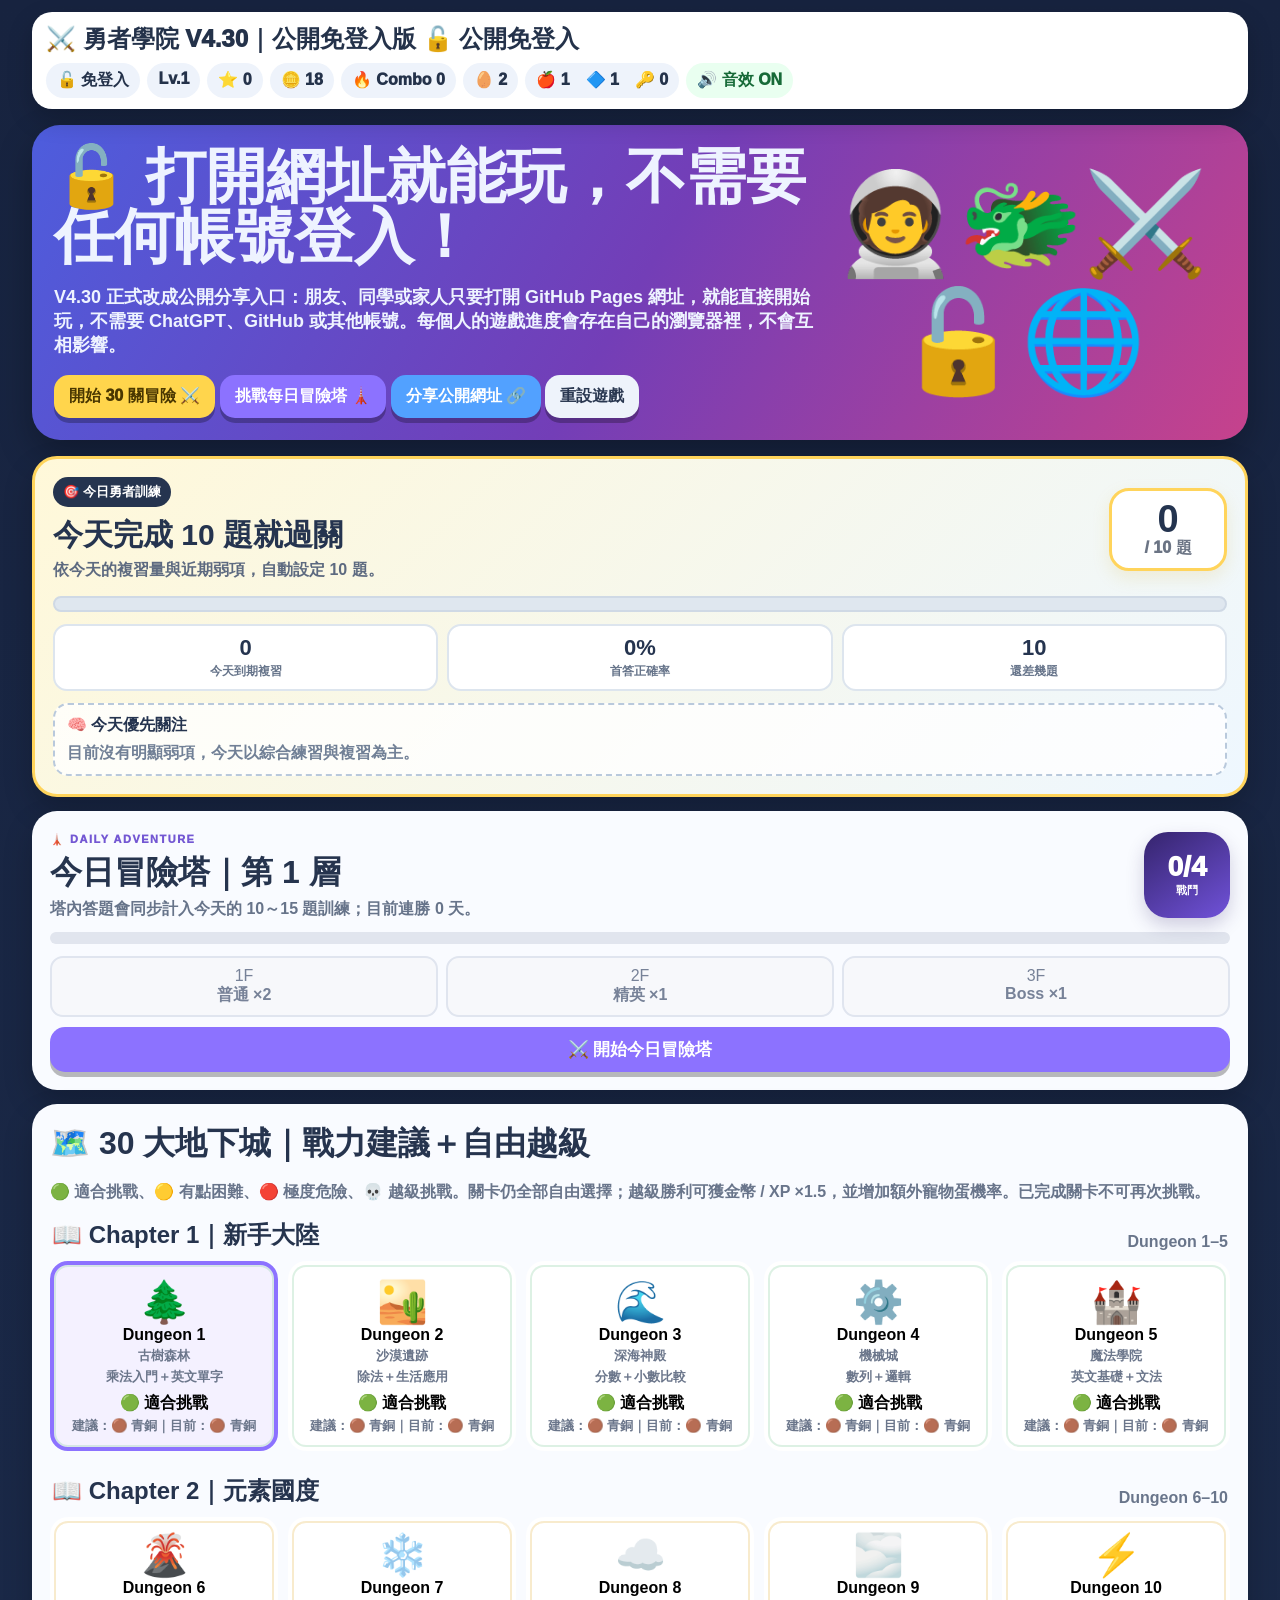
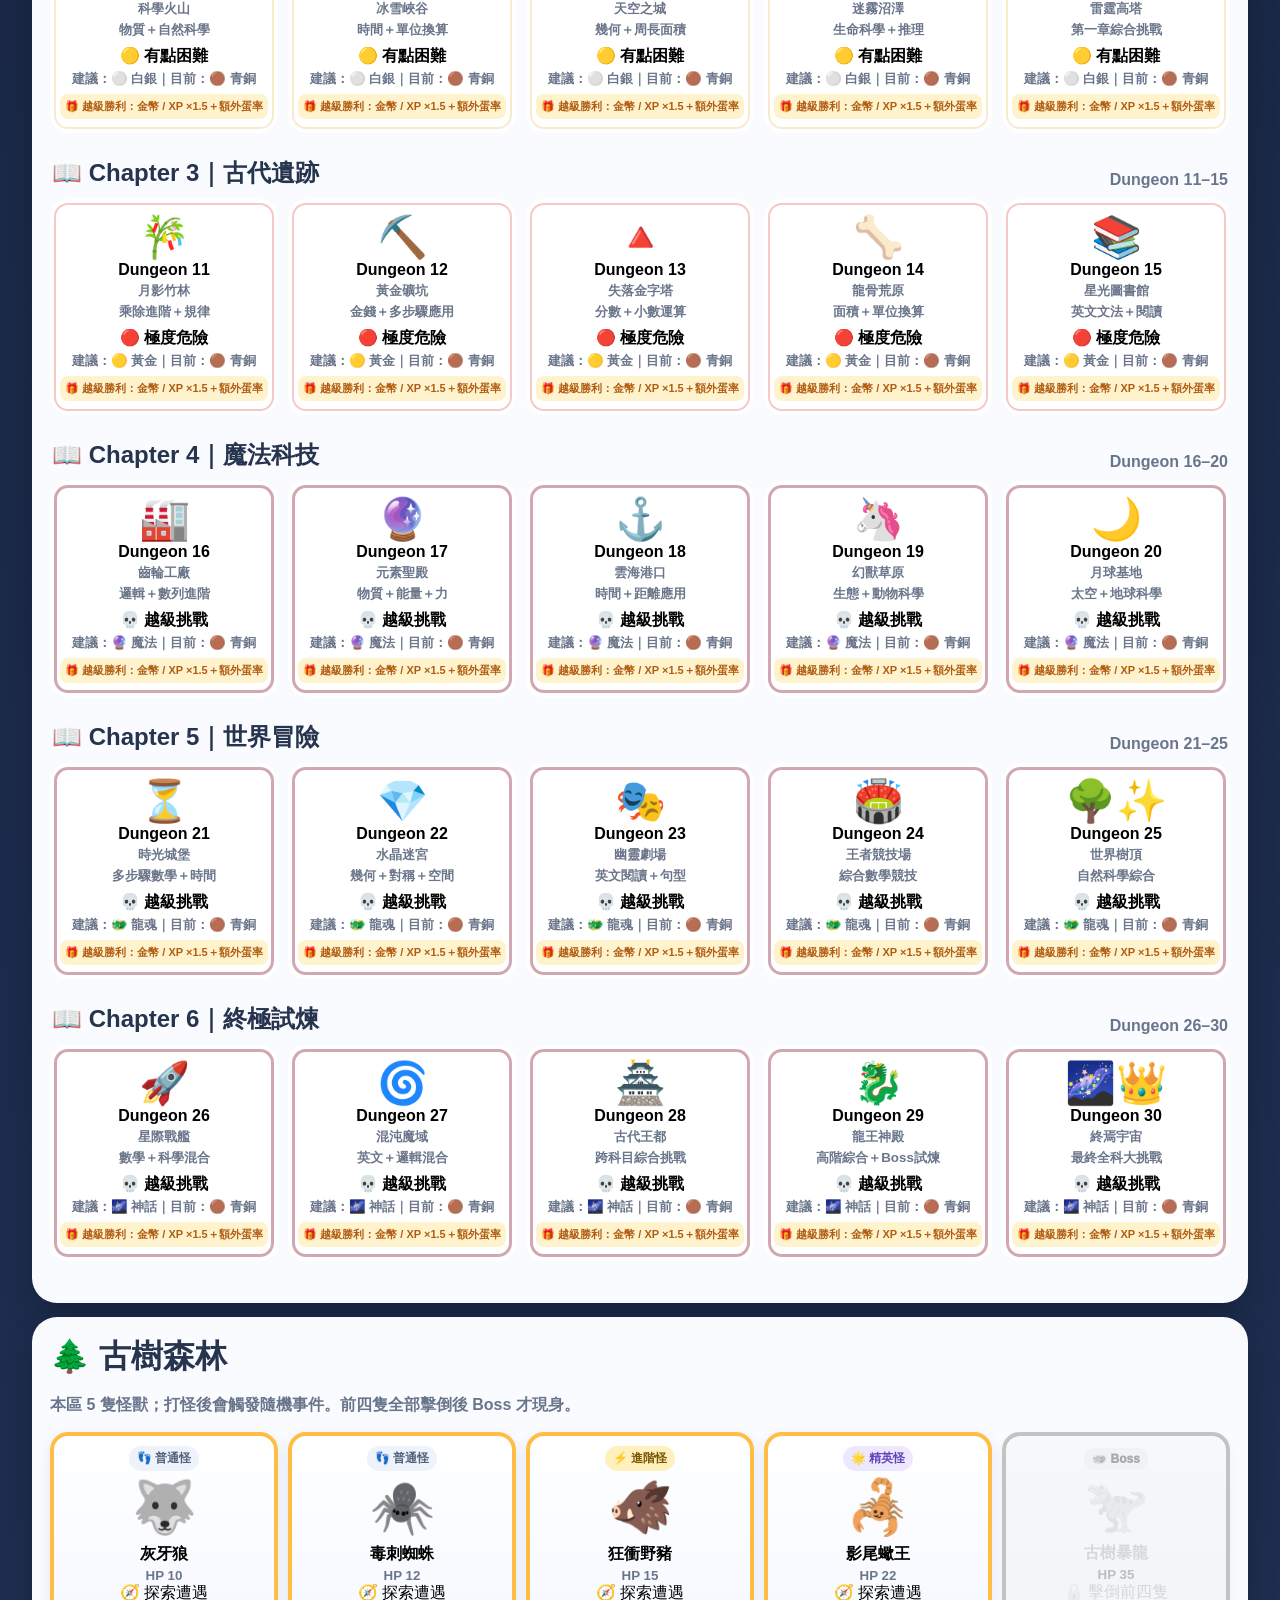
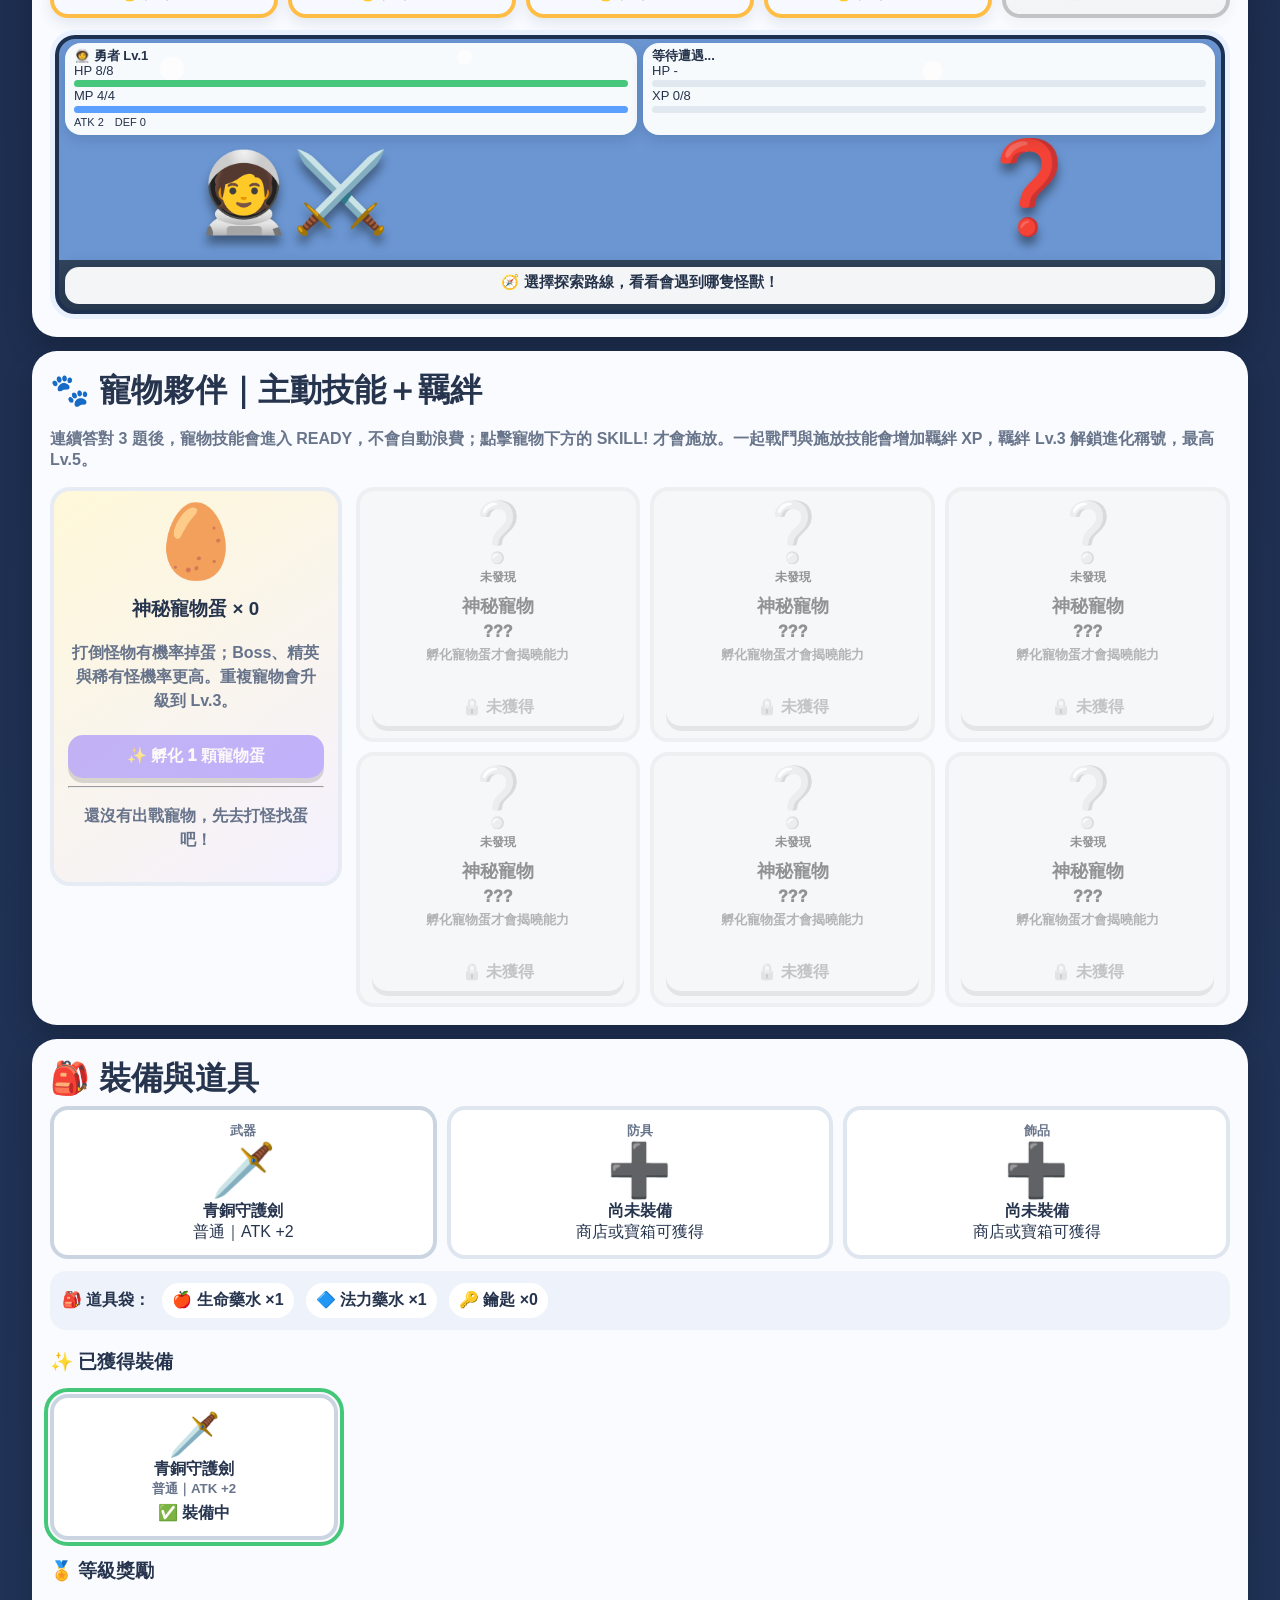
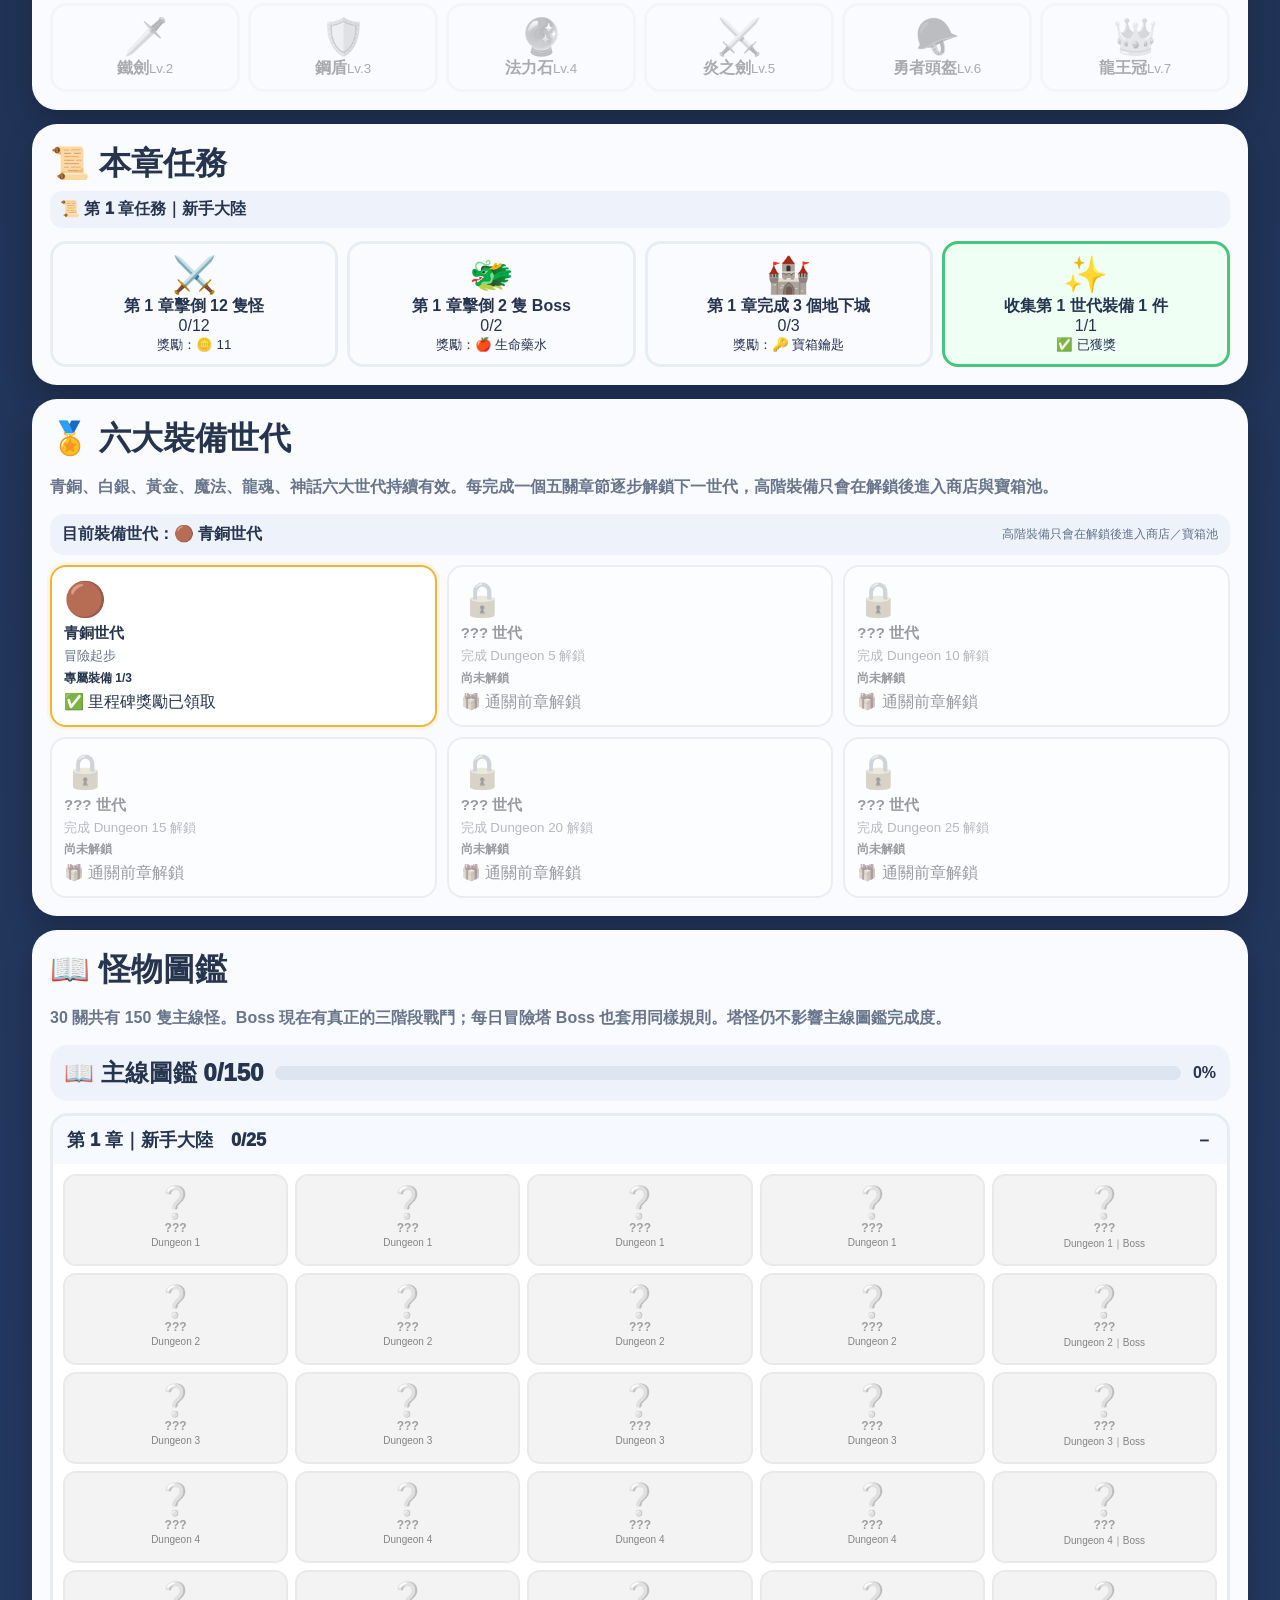
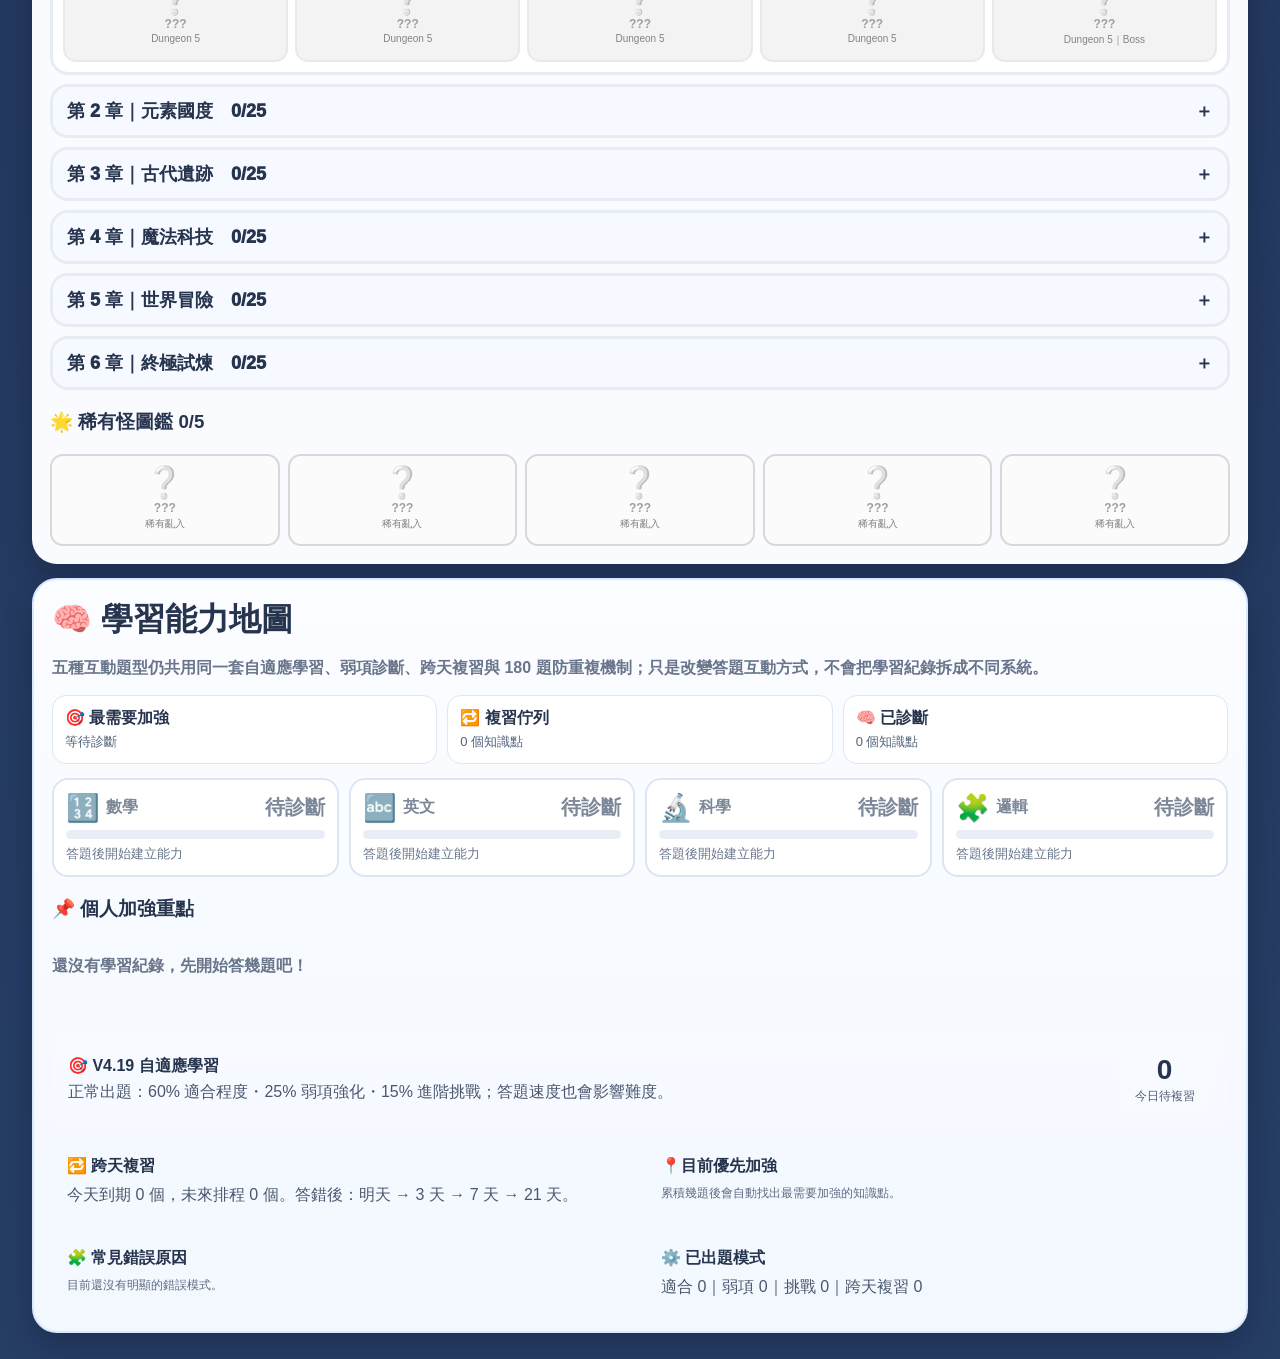
==== index.html @ 21faaa30 "Release V4.30 public no-login edition" ====
<!doctype html>
<html lang="zh-Hant">
<head>
<meta charset="utf-8">
<meta name="viewport" content="width=device-width,initial-scale=1,user-scalable=no">
<meta name="theme-color" content="#17233f">
<meta name="description" content="勇者學院 V4.30：公開免登入版。任何人只要打開 GitHub Pages 公開網址就能直接遊玩，不需要 ChatGPT、GitHub 或其他帳號；遊戲進度保存在各自瀏覽器。保留五種互動題型、Boss 三階段、寵物羈絆、每日冒險塔、自適應學習與手動輸入修正。">
<title>勇者學院 V4.30｜公開免登入版</title>
<link rel="stylesheet" href="style.css">
<link rel="stylesheet" href="battle-v412.css">
<link rel="stylesheet" href="battle-v421.css">
<link rel="stylesheet" href="battle-v423.css">
<link rel="stylesheet" href="battle-v424.css">
<link rel="stylesheet" href="pets-v413.css">
<link rel="stylesheet" href="progression-v415.css">
<link rel="stylesheet" href="strategy-v416.css">
<link rel="stylesheet" href="learning-v417.css">
<link rel="stylesheet" href="learning-v422.css">
<link rel="stylesheet" href="adaptive-v419.css">
<link rel="stylesheet" href="daily-mission-v425.css">
<link rel="stylesheet" href="battle-v426.css">
<link rel="stylesheet" href="gameplay-v427.css">
<link rel="stylesheet" href="gameplay-v428.css">
</head>
<body>
<div class="app">
<header class="top"><div class="brand">⚔️ 勇者學院 V4.30｜公開免登入版</div><div class="hud"><div class="pill">🔓 免登入</div><div class="pill">Lv.<span id="lv">1</span></div><div class="pill">⭐ <span id="stars">0</span></div><div class="pill">🪙 <span id="coins">0</span></div><div class="pill">🔥 Combo <span id="combo">0</span></div><div class="pill">🥚 <span id="eggCount">0</span></div><div class="pill">🍎 <span id="bagP">0</span>　🔷 <span id="bagE">0</span>　🔑 <span id="bagK">0</span></div></div></header>
<section class="hero"><div><h1>🔓 打開網址就能玩，不需要任何帳號登入！</h1><p>V4.30 正式改成公開分享入口：朋友、同學或家人只要打開 GitHub Pages 網址，就能直接開始玩，不需要 ChatGPT、GitHub 或其他帳號。每個人的遊戲進度會存在自己的瀏覽器裡，不會互相影響。</p><button class="btn gold" onclick="startAdventure()">開始 30 關冒險 ⚔️</button> <button class="btn purple" onclick="v427StartTower()">挑戰每日冒險塔 🗼</button> <button class="btn blue" onclick="v430SharePublicSite()">分享公開網址 🔗</button> <button class="btn soft" onclick="resetGame()">重設遊戲</button></div><div class="art">🧑‍🚀🐲⚔️🔓🌐</div></section>
<section class="card daily425Card"><div id="dailyMission425"></div></section>
<section class="card"><div id="dailyTower427"></div></section>
<section class="card"><h2>🗺️ 30 大地下城｜戰力建議＋自由越級</h2><p class="sub">🟢 適合挑戰、🟡 有點困難、🔴 極度危險、💀 越級挑戰。關卡仍全部自由選擇；越級勝利可獲金幣 / XP ×1.5，並增加額外寵物蛋機率。已完成關卡不可再次挑戰。</p><div class="map" id="map"></div></section>
<section class="card"><div id="screen"></div></section>
<section class="card"><h2>🐾 寵物夥伴｜主動技能＋羈絆</h2><p class="sub">連續答對 3 題後，寵物技能會進入 READY，不會自動浪費；點擊寵物下方的 SKILL! 才會施放。一起戰鬥與施放技能會增加羈絆 XP，羈絆 Lv.3 解鎖進化稱號，最高 Lv.5。</p><div id="petsPanel"></div></section>
<section class="card"><h2>🎒 裝備與道具</h2><div id="inventory"></div></section>
<section class="card"><h2>📜 本章任務</h2><div class="quests" id="quests"></div></section>
<section class="card"><h2>🏅 六大裝備世代</h2><p class="sub">青銅、白銀、黃金、魔法、龍魂、神話六大世代持續有效。每完成一個五關章節逐步解鎖下一世代，高階裝備只會在解鎖後進入商店與寶箱池。</p><div id="progressionPanel"></div></section>
<section class="card"><h2>📖 怪物圖鑑</h2><p class="sub">30 關共有 150 隻主線怪。Boss 現在有真正的三階段戰鬥；每日冒險塔 Boss 也套用同樣規則。塔怪仍不影響主線圖鑑完成度。</p><div id="monsterDex"></div></section>
<section class="card learning417Card"><h2>🧠 學習能力地圖</h2><p class="sub">五種互動題型仍共用同一套自適應學習、弱項診斷、跨天複習與 180 題防重複機制；只是改變答題互動方式，不會把學習紀錄拆成不同系統。</p><div id="learningMap"></div></section>
</div>
<div class="qmodal" id="qModal"><div class="qbox"><div class="qtag" id="qTag"></div><h2 id="qTitle">答對才能出招</h2><div class="prompt" id="qPrompt"></div><div class="answers" id="qAnswers"></div></div></div>
<div class="levelModal" id="levelModal"><div class="levelBox"><div style="font-size:82px">✨⚔️✨</div><h2>LEVEL UP!</h2><p id="levelText"></p><button class="btn purple" onclick="closeLevel()">繼續</button></div></div>
<div class="eventModal" id="eventModal"><div class="eventBox"><div class="eventIcon" id="eventIcon">🎁</div><h2 id="eventTitle">地下城事件</h2><div id="eventBody"></div><div class="eventActions" id="eventActions"></div></div></div>
<div class="toast" id="toast"></div>
<script src="core.js"></script>
<script src="worlds30.js"></script>
<script src="balance-data-v414.js"></script>
<script src="unlimited.js"></script>
<script src="questions.js"></script>
<script src="questions30.js"></script>
<script src="english33.js"></script>
<script src="questions-v414.js"></script>
<script src="events.js"></script>
<script src="chest-lock.js"></script>
<script src="battle.js"></script>
<script src="hp-penalty.js"></script>
<script src="combat-v414.js"></script>
<script src="audio-v412.js"></script>
<script src="pets-v413.js"></script>
<script src="progression-v415.js"></script>
<script src="death-v415.js"></script>
<script src="challenge-v416.js"></script>
<script src="element-v416.js"></script>
<script src="flow-v416.js"></script>
<script src="learning-v417.js"></script>
<script src="adaptive-bank-v419.js"></script>
<script src="adaptive-core-v419.js"></script>
<script src="daily-mission-v425.js"></script>
<script src="question-variety-v426.js"></script>
<script src="gameplay-v427.js"></script>
<script src="gameplay-v428.js"></script>
<script src="input-hotfix-v429.js"></script>
<script src="public-v430.js"></script>
</body>
</html>
---- style.css ----
*{box-sizing:border-box}body{margin:0;font-family:"Microsoft JhengHei",Arial,sans-serif;color:#eef3ff;background:linear-gradient(#17233f,#263d66);min-height:100vh}button{font:inherit}.app{max-width:1240px;margin:auto;padding:12px}.top{position:sticky;top:7px;z-index:40;background:#fff;color:#24324a;border-radius:20px;padding:11px 14px;display:flex;justify-content:space-between;gap:8px;flex-wrap:wrap;box-shadow:0 10px 26px #0003}.brand{font-size:24px;font-weight:1000}.hud{display:flex;gap:7px;flex-wrap:wrap}.pill{background:#eef3fb;border-radius:99px;padding:7px 11px;font-weight:1000}.hero{margin:16px 0;background:linear-gradient(120deg,#4d5ddd,#733eb7,#c6428c);border-radius:28px;padding:22px;display:grid;grid-template-columns:1.3fr .7fr;align-items:center;box-shadow:0 14px 34px #0004}.hero h1{font-size:clamp(35px,6vw,60px);line-height:1;margin:0 0 8px}.hero p{font-size:18px;font-weight:800}.art{text-align:center;font-size:100px}.btn{border:0;border-radius:15px;padding:11px 15px;font-weight:1000;cursor:pointer;box-shadow:0 5px 0 #0004}.btn:active{transform:translateY(3px);box-shadow:0 2px 0 #0003}.btn:disabled{opacity:.5;cursor:not-allowed}.gold{background:#ffd54c;color:#4a3700}.red{background:#ef6070;color:#fff}.blue{background:#52a1ff;color:#fff}.purple{background:#8c72ff;color:#fff}.green{background:#45c77a;color:#fff}.soft{background:#eef3fb;color:#293750}.iceBtn{background:#dff5ff;color:#255570}.ultimateBtn{background:linear-gradient(135deg,#ffb83f,#ff5470);color:#fff}.itemBtn{background:#fff7e8;color:#664b18;border:2px solid #f2d594}.card{background:#f9fbff;color:#26344e;border-radius:25px;padding:18px;margin:14px 0;box-shadow:0 13px 30px #0003}.card h2{font-size:32px;margin:0 0 5px}.sub{font-weight:800;color:#69758b}.map{display:grid;grid-template-columns:repeat(7,1fr);gap:9px}.zone,.enemyCard{background:#fff;border:4px solid transparent;border-radius:18px;padding:10px 6px;text-align:center;cursor:pointer;box-shadow:0 6px 14px #273a5e1a}.zone{min-height:135px}.zone .e{font-size:41px}.zone b,.enemyCard b{display:block}.zone small,.enemyCard small{display:block;color:#6b768b;font-weight:800;margin-top:3px}.zone.locked,.enemyCard.locked{opacity:.45;filter:grayscale(1);cursor:not-allowed}.zone.clear,.enemyCard.clear{border-color:#46c77a;background:#effff4}.zone.active{border-color:#8c72ff;background:#f4f1ff}.enemyGrid{display:grid;grid-template-columns:repeat(5,1fr);gap:10px;margin:12px 0}.enemyCard{min-height:158px;position:relative;transition:.18s transform,.18s box-shadow,.18s border-color;background:linear-gradient(180deg,#fff,#f6f9ff)}.enemyCard .e{font-size:52px;line-height:1.1;margin:8px 0}.enemyCard.selectable{border-color:#ffbd45}.enemyCard.selectable:hover{transform:translateY(-5px);box-shadow:0 12px 20px #273a5e2b}.enemyCard.bossCard{border-color:#ef6070;background:linear-gradient(180deg,#fff3f1,#ffe8ea)}.enemyCard.bossCard.selectable{animation:bossGlow 1.5s ease-in-out infinite alternate}.rank{display:inline-block;border-radius:99px;padding:4px 8px;background:#eef3fb;color:#536079;font-size:12px;font-weight:1000}.enemyCard:nth-child(3) .rank{background:#fff0bd;color:#775600}.enemyCard:nth-child(4) .rank{background:#eee8ff;color:#6045b8}.enemyCard:nth-child(5) .rank{background:#ffe1e5;color:#b6293d}@keyframes bossGlow{to{box-shadow:0 0 0 5px #ef607022,0 14px 26px #ef607044}}.arena{position:relative;min-height:610px;border-radius:25px;overflow:hidden;border:5px solid #e9f1ff;background:linear-gradient(#628fd5 0 43%,#2a3f60 43%);box-shadow:inset 0 0 0 4px #1e3150}.arena:before{content:"";position:absolute;inset:0;background:radial-gradient(circle at 10% 12%,#fff 0 1%,transparent 1.2%),radial-gradient(circle at 35% 8%,#fff 0 .8%,transparent 1%),radial-gradient(circle at 75% 13%,#fff 0 1%,transparent 1.2%);opacity:.7}.battleHud{position:absolute;top:3%;left:3%;right:3%;display:grid;grid-template-columns:1fr 1fr;gap:10px;z-index:8}.fighter{background:#fffffff2;color:#24324a;border-radius:16px;padding:10px 12px}.bar{height:14px;background:#e2e8f0;border-radius:99px;overflow:hidden;margin:4px 0}.bar>div{height:100%;transition:.3s}.hp1{background:#47c77b}.hp2{background:#ef6070}.mp{background:#5b9fff}.xp{background:#ffb447}.heroChar{position:absolute;left:11%;bottom:23%;font-size:95px;z-index:5;filter:drop-shadow(0 8px 5px #0006)}.monsterChar{position:absolute;right:11%;bottom:23%;font-size:120px;z-index:5;filter:drop-shadow(0 8px 5px #0006);animation:bob 1.6s infinite ease-in-out}@keyframes bob{50%{transform:translateY(-8px)}}.boss{font-size:145px}.command{position:absolute;left:3%;right:3%;bottom:3%;z-index:9;background:#fffffff2;color:#24324a;border-radius:19px;padding:12px;text-align:center}.status{font-size:18px;font-weight:1000;margin-bottom:9px}.actions{display:flex;justify-content:center;gap:8px;flex-wrap:wrap}.actions .btn{min-width:105px}.qmodal,.levelModal,.eventModal{position:fixed;inset:0;background:#10182ddd;display:none;align-items:center;justify-content:center;z-index:100;padding:14px}.show{display:flex!important}.qbox,.levelBox,.eventBox{width:min(820px,100%);max-height:92vh;overflow:auto;background:#fff;color:#24324a;border-radius:26px;padding:22px;text-align:center;box-shadow:0 25px 70px #0006}.qtag{display:inline-block;background:#fff0bd;border-radius:99px;padding:6px 10px;font-weight:1000}.prompt{font-size:clamp(26px,5vw,44px);font-weight:1000;margin:14px 0}.answers{display:grid;grid-template-columns:repeat(2,1fr);gap:10px}.ans{min-height:82px;border:4px solid #dce6f1;border-radius:18px;background:white;font-size:24px;font-weight:1000;cursor:pointer}.ans.good{border-color:#45c77a;background:#ebfff2}.ans.bad{border-color:#ef6070;background:#fff0f2}.quests{display:grid;grid-template-columns:repeat(4,1fr);gap:9px}.item,.quest{border:3px solid #e8edf5;border-radius:16px;padding:10px;text-align:center}.item.locked{filter:grayscale(1);opacity:.4}.item .i,.quest .i{font-size:36px}.quest.done{border-color:#45c77a;background:#effff4}.toast{position:fixed;left:50%;top:18%;transform:translate(-50%,-50%);background:#fff;color:#24324a;border-radius:18px;padding:14px 20px;font-size:21px;font-weight:1000;box-shadow:0 18px 45px #0004;opacity:0;z-index:130;pointer-events:none;transition:.2s;max-width:min(90vw,620px);text-align:center}.toast.visible{opacity:1}.hit{animation:hit .28s}.attack{animation:attack .34s}.enemyAttack{animation:enemyAttack .34s}.magic{animation:magic .45s}@keyframes hit{50%{transform:translateX(-18px);filter:brightness(2)}}@keyframes attack{50%{transform:translateX(80px) scale(1.1)}}@keyframes enemyAttack{50%{transform:translateX(-80px) scale(1.1)}}@keyframes magic{50%{filter:drop-shadow(0 0 25px #66d4ff) brightness(1.8);transform:scale(1.15)}}
.eventIcon{font-size:84px}.eventBox h2{font-size:34px;margin:4px 0 8px}.eventBox p{font-size:18px;font-weight:700;line-height:1.6}.eventActions{display:flex;justify-content:center;gap:10px;flex-wrap:wrap;margin-top:18px}.shopCoins{display:inline-block;background:#fff5cc;border-radius:99px;padding:8px 14px;margin-bottom:12px;font-weight:1000}.shopGrid{display:grid;grid-template-columns:repeat(3,1fr);gap:12px}.shopItem,.lootReveal,.equipSlot,.ownedItem{border:4px solid #dfe6ef;border-radius:18px;padding:12px;background:#fff;color:#26344e}.shopItem{display:flex;flex-direction:column;gap:6px;align-items:center}.shopEmoji{font-size:52px}.shopItem small{min-height:42px;font-weight:800;color:#69758b}.rarity{display:inline-block;border-radius:99px;padding:4px 8px;font-size:12px;font-weight:1000}.price{font-size:18px;font-weight:1000}.common{border-color:#cbd5e1}.common .rarity{background:#eef2f6}.rare{border-color:#55a7ff!important;background:#f1f8ff!important}.rare .rarity{background:#dceeff;color:#1762a9}.epic{border-color:#a277ff!important;background:#f7f1ff!important}.epic .rarity{background:#e9ddff;color:#6740b1}.legendary{border-color:#ffae32!important;background:linear-gradient(145deg,#fff9df,#fff0bd)!important;box-shadow:0 0 22px #ffb42f45}.legendary .rarity{background:#ffe093;color:#744d00}.lootReveal{margin:14px auto;width:min(360px,100%);font-size:22px}.lootReveal div{font-size:76px}.equipmentSlots{display:grid;grid-template-columns:repeat(3,1fr);gap:10px;margin-bottom:12px}.equipSlot{text-align:center}.equipSlot .i{font-size:52px}.equipSlot small,.ownedItem small{display:block;color:#69758b;font-weight:800}.bagRow{display:flex;gap:12px;flex-wrap:wrap;align-items:center;background:#eef3fb;border-radius:16px;padding:12px;margin:12px 0}.bagRow span{background:#fff;border-radius:99px;padding:7px 10px;font-weight:900}.ownedGear{display:grid;grid-template-columns:repeat(4,1fr);gap:9px}.ownedItem{cursor:pointer;text-align:center;font:inherit}.ownedItem span{display:block;font-size:42px}.ownedItem b,.ownedItem em{display:block}.ownedItem em{font-style:normal;margin-top:5px;font-weight:1000}.ownedItem.equipped{outline:4px solid #45c77a;outline-offset:2px}.levelGear{display:grid;grid-template-columns:repeat(6,1fr);gap:8px}
@media(max-width:1050px){.enemyGrid{grid-template-columns:repeat(3,1fr)}.map{grid-template-columns:repeat(4,1fr)}.ownedGear{grid-template-columns:repeat(3,1fr)}.levelGear{grid-template-columns:repeat(3,1fr)}}@media(max-width:700px){.hero{grid-template-columns:1fr}.art{display:none}.map{grid-template-columns:repeat(2,1fr)}.enemyGrid{grid-template-columns:repeat(2,1fr)}.battleHud{grid-template-columns:1fr}.arena{min-height:760px}.answers{grid-template-columns:1fr}.heroChar{font-size:74px;bottom:29%}.monsterChar{font-size:92px;bottom:29%}.boss{font-size:110px}.quests{grid-template-columns:repeat(2,1fr)}.shopGrid,.equipmentSlots{grid-template-columns:1fr}.ownedGear{grid-template-columns:repeat(2,1fr)}.levelGear{grid-template-columns:repeat(2,1fr)}}@media(max-width:430px){.enemyGrid{grid-template-columns:1fr}.enemyCard{min-height:135px}.enemyCard .e{font-size:46px}.ownedGear{grid-template-columns:1fr}.actions .btn{min-width:92px;padding:9px 10px}.arena{min-height:820px}}
---- battle-v412.css ----
/* V4.12 Battle layout fix: keep fighters visible and reserve a clear center stage. */
.arena{
  min-height:680px;
  isolation:isolate;
}
.battleHud{
  top:14px;
  left:14px;
  right:14px;
  gap:8px;
}
.fighter{
  padding:8px 10px;
  font-size:14px;
  line-height:1.2;
  box-shadow:0 5px 14px #0d1d3822;
}
.fighter small{font-size:12px}
.bar{height:10px;margin:3px 0}
.heroChar{
  left:9%;
  bottom:205px;
  font-size:clamp(76px,9vw,105px);
  max-width:36%;
  white-space:nowrap;
}
.monsterChar{
  right:9%;
  bottom:205px;
  font-size:clamp(92px,11vw,128px);
  max-width:36%;
  white-space:nowrap;
}
.monsterChar.boss{font-size:clamp(110px,13vw,152px)}
.command{
  left:14px;
  right:14px;
  bottom:14px;
  padding:9px 10px 10px;
  max-height:185px;
  overflow-y:auto;
  box-shadow:0 -7px 18px #10213b25;
}
.status{font-size:16px;margin-bottom:7px}
.actions{
  display:grid;
  grid-template-columns:repeat(5,minmax(0,1fr));
  gap:7px;
}
.actions .btn{
  min-width:0;
  padding:8px 6px;
  font-size:13px;
  line-height:1.15;
  box-shadow:0 3px 0 #0003;
}
.actions .btn small{font-size:11px}
#sfxToggle{
  border:0;
  border-radius:99px;
  padding:7px 11px;
  font-weight:1000;
  cursor:pointer;
  background:#eef3fb;
  color:#293750;
}
#sfxToggle.on{background:#e9fff0;color:#176b38}
#sfxToggle.off{background:#fff0f2;color:#a3293d}

@media(max-width:700px){
  .arena{min-height:690px}
  .battleHud{
    grid-template-columns:1fr 1fr;
    top:8px;
    left:8px;
    right:8px;
    gap:5px;
  }
  .fighter{
    padding:6px 7px;
    font-size:11px;
    border-radius:12px;
  }
  .fighter small{font-size:10px}
  .bar{height:7px;margin:2px 0}
  .heroChar{
    left:6%;
    bottom:238px;
    font-size:clamp(62px,18vw,82px);
    max-width:40%;
  }
  .monsterChar{
    right:6%;
    bottom:238px;
    font-size:clamp(72px,21vw,96px);
    max-width:40%;
  }
  .monsterChar.boss{font-size:clamp(86px,24vw,108px)}
  .command{
    left:8px;
    right:8px;
    bottom:8px;
    padding:7px;
    max-height:218px;
    border-radius:15px;
  }
  .status{font-size:13px;line-height:1.25;margin-bottom:5px}
  .actions{grid-template-columns:repeat(3,minmax(0,1fr));gap:5px}
  .actions .btn{
    min-width:0;
    padding:7px 3px;
    border-radius:11px;
    font-size:11px;
    line-height:1.1;
  }
  .actions .btn small{font-size:9px}
}

@media(max-width:430px){
  .arena{min-height:660px}
  .heroChar{left:4%;bottom:230px;font-size:64px}
  .monsterChar{right:4%;bottom:230px;font-size:78px}
  .monsterChar.boss{font-size:92px}
  .command{max-height:210px}
  .actions .btn{min-width:0!important;padding:6px 2px!important;font-size:10.5px}
}

@media(max-width:360px){
  .arena{min-height:650px}
  .heroChar{font-size:57px;bottom:226px}
  .monsterChar{font-size:70px;bottom:226px}
  .monsterChar.boss{font-size:82px}
  .fighter{font-size:10px;padding:5px}
  .actions .btn{font-size:9.5px}
}
---- battle-v421.css ----
/* V4.21 Compact child-friendly battle layout: smaller arena, larger skill controls, everything visible at a glance. */
.arena{
  min-height:520px;
  height:auto;
  overflow:hidden;
}
.battleHud{
  top:10px;
  left:12px;
  right:12px;
  gap:7px;
}
.fighter{
  padding:7px 9px;
  font-size:13px;
  line-height:1.15;
}
.fighter small{font-size:11px}
.bar{height:8px;margin:2px 0}
.heroChar{
  left:10%;
  bottom:176px;
  font-size:clamp(60px,7vw,82px);
  max-width:32%;
}
.monsterChar{
  right:10%;
  bottom:176px;
  font-size:clamp(72px,8.5vw,96px);
  max-width:32%;
}
.monsterChar.boss{font-size:clamp(82px,9.5vw,108px)}
.command{
  left:12px;
  right:12px;
  bottom:10px;
  padding:8px 9px 9px;
  max-height:none;
  overflow:visible;
  border-radius:15px;
}
.status{
  font-size:15px;
  line-height:1.2;
  margin-bottom:6px;
  min-height:18px;
}
.actions{
  display:grid;
  grid-template-columns:repeat(5,minmax(0,1fr));
  gap:6px;
}
.actions .btn{
  min-width:0;
  min-height:52px;
  padding:7px 5px;
  font-size:16px;
  line-height:1.12;
  border-radius:12px;
  display:flex;
  align-items:center;
  justify-content:center;
  flex-wrap:wrap;
  text-align:center;
}
.actions .btn small{
  width:100%;
  margin-top:2px;
  font-size:12.5px;
  line-height:1.05;
}
.weakTag,.resistTag,.counterTag{
  width:100%;
  font-size:10.5px;
  margin-top:2px;
}
.v416Affinity{
  padding:6px 8px;
  margin:0 0 4px;
  font-size:12px;
  line-height:1.15;
}
.v416Intent{
  padding:6px 8px;
  margin:0 0 4px;
  gap:1px;
}
.v416Intent b{font-size:13px}
.v416Intent span{font-size:11px}

@media(max-width:700px){
  .arena{min-height:555px}
  .battleHud{
    top:6px;
    left:6px;
    right:6px;
    gap:4px;
  }
  .fighter{
    padding:5px 6px;
    font-size:11.5px;
    line-height:1.1;
  }
  .fighter small{font-size:9.5px}
  .bar{height:6px;margin:1px 0}
  .heroChar{
    left:7%;
    bottom:218px;
    font-size:clamp(52px,15vw,68px);
    max-width:35%;
  }
  .monsterChar{
    right:7%;
    bottom:218px;
    font-size:clamp(62px,18vw,78px);
    max-width:35%;
  }
  .monsterChar.boss{font-size:clamp(70px,20vw,88px)}
  .command{
    left:6px;
    right:6px;
    bottom:6px;
    padding:6px;
    max-height:none;
    overflow:visible;
  }
  .status{
    font-size:13px;
    line-height:1.15;
    margin-bottom:4px;
  }
  .actions{
    grid-template-columns:repeat(3,minmax(0,1fr));
    gap:4px;
  }
  .actions .btn{
    min-height:50px;
    padding:5px 3px!important;
    font-size:14.5px!important;
    line-height:1.08;
    border-radius:10px;
  }
  .actions .btn small{font-size:11.5px}
  .weakTag,.resistTag,.counterTag{font-size:9.5px}
  .v416Affinity{font-size:10.5px;padding:5px 6px}
  .v416Intent{padding:5px 6px}
  .v416Intent b{font-size:12px}
  .v416Intent span{font-size:10px}
}

@media(max-width:430px){
  .arena{min-height:545px}
  .heroChar{left:5%;bottom:216px;font-size:54px}
  .monsterChar{right:5%;bottom:216px;font-size:66px}
  .monsterChar.boss{font-size:76px}
  .actions .btn{font-size:14px!important;min-height:49px}
  .actions .btn small{font-size:11px}
}

@media(max-width:360px){
  .arena{min-height:535px}
  .heroChar{font-size:49px;bottom:212px}
  .monsterChar{font-size:59px;bottom:212px}
  .monsterChar.boss{font-size:68px}
  .fighter{font-size:10.5px;padding:4px 5px}
  .actions .btn{font-size:13px!important;min-height:47px;padding:4px 2px!important}
  .actions .btn small{font-size:10px}
}
---- battle-v423.css ----
/* V4.23: compact RPG battle stage. Keep fighters and commands in separate vertical zones so skills never cover characters. */
.arena{
  min-height:0!important;
  height:auto!important;
  padding:0 10px 10px;
  overflow:hidden;
  background:linear-gradient(to bottom,#6b96d2 0,#6b96d2 225px,#31445c 225px,#26384d 100%)!important;
}
.battleHud{
  top:8px;
  left:10px;
  right:10px;
  gap:6px;
}
.fighter{
  padding:6px 9px;
  font-size:13px;
  line-height:1.12;
}
.fighter small{font-size:11px}
.bar{height:7px;margin:2px 0}
.heroChar,
.monsterChar{
  bottom:auto!important;
  z-index:5;
}
.heroChar{
  top:112px;
  left:12%;
  font-size:clamp(58px,6.6vw,78px);
}
.monsterChar{
  top:100px;
  right:12%;
  font-size:clamp(68px,8vw,90px);
}
.monsterChar.boss{font-size:clamp(78px,9vw,100px)}
.command{
  position:relative!important;
  left:auto!important;
  right:auto!important;
  bottom:auto!important;
  margin:232px 0 0;
  padding:7px 8px 8px;
  max-height:none!important;
  overflow:visible!important;
  border-radius:14px;
  box-shadow:0 -4px 14px #10213b20;
}
.status{
  margin:0 0 5px;
  min-height:0;
  font-size:14.5px;
  line-height:1.18;
}
.actions{
  display:grid;
  grid-template-columns:repeat(5,minmax(0,1fr));
  gap:5px;
  align-items:stretch;
}
.actions .btn{
  min-width:0!important;
  min-height:46px;
  padding:6px 4px!important;
  font-size:15.5px!important;
  line-height:1.08;
  border-radius:11px;
}
.actions .btn small{
  font-size:11.5px;
  line-height:1;
  margin-top:1px;
}
.weakTag,.resistTag,.counterTag{
  font-size:9.5px;
  line-height:1;
  margin-top:1px;
}
.v416Affinity{
  padding:5px 7px;
  margin:0 0 2px;
  font-size:11.5px;
  line-height:1.1;
}
.v416Intent{
  padding:5px 7px;
  margin:0 0 2px;
  gap:2px;
  min-height:0;
}
.v416Intent b{font-size:12.5px;line-height:1.1}
.v416Intent span{font-size:10.5px;line-height:1.1}

@media(max-width:700px){
  .arena{
    min-height:0!important;
    padding:0 6px 6px;
    background:linear-gradient(to bottom,#6b96d2 0,#6b96d2 195px,#31445c 195px,#26384d 100%)!important;
  }
  .battleHud{
    top:5px;
    left:6px;
    right:6px;
    gap:4px;
    grid-template-columns:1fr 1fr;
  }
  .fighter{
    padding:4px 5px;
    font-size:11px;
    line-height:1.05;
  }
  .fighter small{font-size:9px}
  .bar{height:5px;margin:1px 0}
  .heroChar{
    top:98px;
    left:8%;
    font-size:clamp(48px,14vw,62px);
  }
  .monsterChar{
    top:90px;
    right:8%;
    font-size:clamp(56px,16vw,70px);
  }
  .monsterChar.boss{font-size:clamp(64px,18vw,78px)}
  .command{
    margin-top:202px;
    padding:6px;
    border-radius:12px;
  }
  .status{
    font-size:12.5px;
    line-height:1.12;
    margin-bottom:4px;
  }
  .actions{
    grid-template-columns:repeat(3,minmax(0,1fr));
    gap:4px;
  }
  .actions .btn{
    min-height:45px;
    padding:4px 2px!important;
    font-size:13.5px!important;
    line-height:1.04;
  }
  .actions .btn small{font-size:10.5px}
  .weakTag,.resistTag,.counterTag{font-size:8.8px}
  .v416Affinity{font-size:10px;padding:4px 5px}
  .v416Intent{padding:4px 5px}
  .v416Intent b{font-size:11px}
  .v416Intent span{font-size:9.5px}
}

@media(max-width:430px){
  .arena{
    background:linear-gradient(to bottom,#6b96d2 0,#6b96d2 185px,#31445c 185px,#26384d 100%)!important;
  }
  .heroChar{top:94px;left:6%;font-size:49px}
  .monsterChar{top:87px;right:6%;font-size:58px}
  .monsterChar.boss{font-size:67px}
  .command{margin-top:192px}
  .actions .btn{min-height:44px;font-size:13px!important}
  .actions .btn small{font-size:10px}
}

@media(max-width:360px){
  .heroChar{top:92px;font-size:45px}
  .monsterChar{top:86px;font-size:53px}
  .monsterChar.boss{font-size:61px}
  .command{margin-top:188px}
  .fighter{font-size:10px;padding:3px 4px}
  .actions .btn{font-size:12.2px!important;min-height:42px}
}
---- battle-v424.css ----
/* V4.24: high-contrast elemental affinity information bar. */
.v416Affinity{
  color:#f7fbff!important;
  background:linear-gradient(135deg,#182842,#0e1a2e)!important;
  border:2px solid #8fb9ff!important;
  box-shadow:inset 0 0 0 1px #ffffff12,0 2px 8px #07132635;
  font-weight:800;
  letter-spacing:.1px;
  text-shadow:0 1px 1px #0008;
}
.v416Affinity b{
  color:#ffe27a!important;
  font-weight:1000;
  text-shadow:0 1px 2px #000a;
}
@media(max-width:700px){
  .v416Affinity{
    font-size:11.5px!important;
    line-height:1.25!important;
    padding:6px 7px!important;
  }
}
---- pets-v413.css ----
/* V4.13 Pet collection + monster dex */
.petHub{display:grid;grid-template-columns:minmax(230px,.75fr) minmax(0,2.25fr);gap:14px;align-items:start}
.petSummary{border:4px solid #e6ebf4;border-radius:20px;padding:14px;background:linear-gradient(145deg,#fff8d9,#f4f1ff);text-align:center;position:sticky;top:92px}
.petSummary .egg{font-size:72px;line-height:1}.petSummary .activePetBig{font-size:76px;line-height:1.05;margin:8px 0}.petSummary p{font-weight:800;color:#66738a;line-height:1.5}.petSummary .btn{width:100%;margin-top:6px}
.petGrid{display:grid;grid-template-columns:repeat(3,minmax(0,1fr));gap:10px}
.petCard{border:4px solid #dfe6ef;border-radius:18px;padding:12px;background:#fff;text-align:center;min-height:205px;display:flex;flex-direction:column;align-items:center;gap:5px}
.petCard.locked{filter:grayscale(1);opacity:.52;background:#f1f3f6}.petCard.active{outline:4px solid #45c77a;outline-offset:2px;background:#effff4}.petCard .petEmoji{font-size:58px;line-height:1}.petCard .petRarity{font-size:12px;border-radius:99px;padding:3px 8px;background:#eef3fb;font-weight:1000}.petCard b{font-size:18px}.petCard small{color:#69758b;font-weight:800;line-height:1.4;min-height:38px}.petCard .petLv{font-weight:1000}.petCard .btn{margin-top:auto;width:100%;padding:8px 6px}
.dexTop{display:flex;justify-content:space-between;gap:12px;align-items:center;flex-wrap:wrap;background:#eef3fb;border-radius:18px;padding:12px 14px;margin-bottom:12px}.dexCount{font-size:24px;font-weight:1000}.dexProgress{flex:1;min-width:180px;height:14px;border-radius:99px;background:#dce5f0;overflow:hidden}.dexProgress>div{height:100%;background:linear-gradient(90deg,#45c77a,#52a1ff);transition:.3s}
.dexChapter{border:3px solid #e7ecf4;border-radius:18px;background:#fff;margin:9px 0;overflow:hidden}.dexChapter summary{cursor:pointer;font-weight:1000;font-size:18px;padding:12px 14px;background:#f6f9ff;list-style:none}.dexChapter summary::-webkit-details-marker{display:none}.dexChapter summary:after{content:'＋';float:right}.dexChapter[open] summary:after{content:'－'}
.dexGrid{display:grid;grid-template-columns:repeat(5,minmax(0,1fr));gap:7px;padding:10px}.dexMonster{border:2px solid #e5eaf1;border-radius:13px;padding:8px 5px;text-align:center;background:#fff;min-height:92px}.dexMonster .e{font-size:31px}.dexMonster b{display:block;font-size:12px}.dexMonster small{display:block;font-size:10px;color:#7a8495;margin-top:2px}.dexMonster.unknown{background:#f1f3f6;color:#98a0ad;filter:grayscale(1)}
.rareDex{display:grid;grid-template-columns:repeat(5,minmax(0,1fr));gap:8px;margin-top:10px}.rareDex .dexMonster{border-color:#efd989;background:#fffbea}
.petCompanion{position:absolute;left:25%;bottom:208px;z-index:6;font-size:clamp(42px,5.5vw,66px);filter:drop-shadow(0 6px 4px #0006);animation:petFloat 1.8s ease-in-out infinite;pointer-events:none}.petCompanion:after{content:'★';position:absolute;font-size:14px;right:-4px;top:-4px;color:#ffe060;text-shadow:0 1px 3px #000}
@keyframes petFloat{50%{transform:translateY(-7px) rotate(2deg)}}
.petToastLine{font-weight:1000;color:#765300}
@media(max-width:900px){.petHub{grid-template-columns:1fr}.petSummary{position:static}.petGrid{grid-template-columns:repeat(2,minmax(0,1fr))}.dexGrid{grid-template-columns:repeat(4,minmax(0,1fr))}.rareDex{grid-template-columns:repeat(3,minmax(0,1fr))}}
@media(max-width:700px){.petGrid{grid-template-columns:repeat(2,minmax(0,1fr))}.petCard{min-height:190px}.dexGrid{grid-template-columns:repeat(3,minmax(0,1fr))}.petCompanion{left:27%;bottom:238px;font-size:48px}}
@media(max-width:430px){.petGrid{grid-template-columns:1fr 1fr;gap:7px}.petCard{padding:8px;min-height:178px}.petCard .petEmoji{font-size:46px}.petCard b{font-size:15px}.petCard small{font-size:11px}.dexGrid{grid-template-columns:repeat(2,minmax(0,1fr))}.rareDex{grid-template-columns:repeat(2,minmax(0,1fr))}.petCompanion{left:28%;bottom:230px;font-size:42px}.dexCount{font-size:20px}}
---- progression-v415.css ----
/* V4.15 six-generation progression UI */
.genTop{display:flex;gap:12px;justify-content:space-between;align-items:center;flex-wrap:wrap;padding:10px 12px;margin-bottom:10px;border-radius:14px;background:#eef3fb}
.genTop b{font-size:16px}.genTop span{font-size:12px;color:#607089}
.genGrid{display:grid;grid-template-columns:repeat(3,minmax(0,1fr));gap:10px}
.genCard{padding:12px;border:2px solid #d6dfec;border-radius:16px;background:#fff;display:grid;gap:5px;min-height:132px}
.genCard.current{border-color:#f0b33a;box-shadow:0 0 0 3px #ffd97833}
.genCard.locked{opacity:.48;filter:grayscale(.8)}
.genIcon{font-size:34px}.genCard b{font-size:15px}.genCard small{color:#64728a;line-height:1.25}.genSet{font-size:12px;font-weight:900}
.chapterQuestTitle{grid-column:1/-1;font-weight:1000;padding:8px 10px;border-radius:12px;background:#eef3fb;margin-bottom:4px}
@media(max-width:700px){.genGrid{grid-template-columns:repeat(2,minmax(0,1fr))}.genCard{padding:9px;min-height:120px}.genIcon{font-size:28px}}
@media(max-width:430px){.genGrid{grid-template-columns:1fr}.genCard{min-height:auto}.genTop{align-items:flex-start;flex-direction:column}}
---- strategy-v416.css ----
/* V4.16 challenge guidance + strategy combat */
.v416Chapter{margin:12px 0 24px}.v416ChapterHead{display:flex;justify-content:space-between;align-items:end;gap:8px;margin:5px 2px 10px;flex-wrap:wrap}.v416ChapterHead h3{margin:0;font-size:24px}.v416ChapterHead b{color:#69758b}.v416MapGrid{display:grid;grid-template-columns:repeat(auto-fit,minmax(170px,1fr));gap:10px}.v416Zone{position:relative;min-height:190px}.v416Danger{margin-top:7px;font-weight:900}.danger-ready{box-shadow:inset 0 0 0 2px #55ba7a33}.danger-hard{box-shadow:inset 0 0 0 2px #e0af363f}.danger-danger{box-shadow:inset 0 0 0 2px #e35f5f55}.danger-skull{box-shadow:inset 0 0 0 3px #8c253f66}.v416Bonus{font-size:11px;font-weight:800;margin-top:6px;color:#b15d12;background:#fff3ce;border-radius:8px;padding:5px}.v416BattleHint{display:inline-block;margin-top:5px;padding:5px 8px;border-radius:9px;background:#ffffff18;font-weight:800}.v416Affinity{grid-column:1/-1;width:100%;box-sizing:border-box;border:1px solid #ffffff25;background:#101a32cc;border-radius:10px;padding:8px 10px;margin-bottom:2px;font-size:13px}.v416Intent{grid-column:1/-1;width:100%;box-sizing:border-box;border:2px solid #f3b347;background:linear-gradient(135deg,#381f1a,#261c35);border-radius:12px;padding:9px 11px;margin-bottom:4px;display:flex;flex-direction:column;gap:3px;box-shadow:0 0 20px #f29b2b25}.v416Intent b{font-size:15px;color:#ffd36f}.v416Intent span{font-size:12px;color:#f5e8d5}.actions .btn{position:relative}.weakTag,.resistTag,.counterTag{display:block;font-style:normal;font-weight:900;font-size:10px;line-height:1.2;margin-top:3px}.weakTag{color:#ffe070}.resistTag{color:#b9c4d8}.counterTag{color:#7fffd4;text-shadow:0 0 5px #4ff5c5}.v416BonusDrop{color:#ffd65c}.v416Victory{text-align:center;padding:30px 14px}.v416Victory .crown{font-size:86px}.v416Victory h2{font-size:34px;margin:8px 0}.v416VictoryStats{display:flex;justify-content:center;gap:12px;flex-wrap:wrap;margin:18px 0}.v416VictoryStats b{padding:9px 12px;border-radius:12px;background:#eef2f8;color:#28354a}.v416VictoryActions{display:flex;gap:8px;justify-content:center;flex-wrap:wrap}
@media(max-width:700px){.v416MapGrid{grid-template-columns:repeat(2,minmax(0,1fr))}.v416Zone{min-height:176px;padding:10px 6px}.v416ChapterHead h3{font-size:19px}.v416Affinity{font-size:11px;padding:7px}.v416Intent{padding:8px}.v416Intent b{font-size:14px}.v416Intent span{font-size:11px}.v416Victory .crown{font-size:68px}.v416Victory h2{font-size:28px}}
@media(max-width:390px){.v416MapGrid{grid-template-columns:1fr 1fr;gap:7px}.v416Zone{font-size:12px}.v416Bonus{font-size:9px;padding:4px}.v416Danger{font-size:12px}}
---- learning-v417.css ----
.learning417Card{border:2px solid #d9e7ff;background:linear-gradient(180deg,#fbfdff,#f3f8ff)}
.learningSummary{display:grid;grid-template-columns:repeat(3,minmax(0,1fr));gap:10px;margin:10px 0 14px}
.learningSummary>div{background:#fff;border:1px solid #dde6f4;border-radius:14px;padding:12px;display:flex;flex-direction:column;gap:4px}.learningSummary span{font-size:13px;color:#52627b}
.subjectGrid417{display:grid;grid-template-columns:repeat(4,minmax(0,1fr));gap:10px}.subject417{background:#fff;border:2px solid #dbe5f4;border-radius:16px;padding:12px;display:grid;grid-template-columns:auto 1fr auto;align-items:center;gap:6px}.subject417 .subjectIcon{font-size:27px}.subject417 strong{font-size:20px}.subject417 small{grid-column:1/-1;color:#67758b}.masteryBar{grid-column:1/-1;height:9px;border-radius:99px;background:#e9eef6;overflow:hidden}.masteryBar i{display:block;height:100%;background:currentColor;border-radius:99px}.subject417.strong{color:#197341}.subject417.good{color:#2a68a8}.subject417.developing{color:#a46a10}.subject417.weak{color:#b43a45}.subject417.untested{color:#7c8798}
.conceptGrid417{display:grid;grid-template-columns:repeat(2,minmax(0,1fr));gap:8px}.concept417{display:grid;grid-template-columns:auto 1fr auto;gap:9px;align-items:center;background:#fff;border-left:6px solid currentColor;border-radius:12px;padding:10px 12px;box-shadow:0 2px 8px #16335a0d}.concept417>span{font-size:25px}.concept417 small{display:block;color:#6a778b;margin-top:3px}.concept417 strong{font-size:18px}.concept417.strong{color:#197341}.concept417.good{color:#2a68a8}.concept417.developing{color:#a46a10}.concept417.weak{color:#b43a45}
.learnModal{position:fixed;inset:0;z-index:99999;background:#0c1738aa;display:none;align-items:center;justify-content:center;padding:16px}.learnModal.show{display:flex}.learnBox{width:min(620px,96vw);max-height:90vh;overflow:auto;background:#fff;border-radius:22px;padding:20px;box-shadow:0 24px 70px #08132f66;text-align:left}.learnIcon{text-align:center;font-size:64px}.learnBox h2{text-align:center;margin:3px 0 14px}.learnConcept{display:inline-block;padding:7px 11px;background:#eef5ff;border-radius:99px;font-weight:900;margin-bottom:10px}.hintCard,.explainCard,.reviewNotice,.answerReveal{border-radius:15px;padding:12px 14px;margin:10px 0}.hintCard{background:#fff8df;border:1px solid #f1d57b}.explainCard{background:#eef8ff;border:1px solid #b9ddf5}.answerReveal{background:#ecfff1;border:1px solid #a8e1b9;font-size:18px}.reviewNotice{background:#f4efff;border:1px solid #d2c1ff}.learnSmall{font-size:13px;color:#66758b}.learnActions{display:flex;justify-content:center;gap:8px;margin-top:14px;flex-wrap:wrap}
@media(max-width:700px){.learningSummary{grid-template-columns:1fr}.subjectGrid417{grid-template-columns:repeat(2,minmax(0,1fr))}.conceptGrid417{grid-template-columns:1fr}.subject417{padding:9px}.learnBox{padding:15px}.learnIcon{font-size:52px}}
@media(max-width:400px){.subjectGrid417{grid-template-columns:1fr 1fr}.subject417 b{font-size:13px}.subject417 strong{font-size:16px}.subject417 small{font-size:10px}}
---- learning-v422.css ----
/* V4.22 High-contrast mistake-teaching modal for children */
.learnBox{
  color:#24324a;
  background:#ffffff;
  border:4px solid #dbe8ff;
}
.learnBox h2{
  color:#17233f;
  font-size:32px;
  font-weight:1000;
  letter-spacing:.02em;
  text-shadow:none;
}
.learnBox p{color:#34445f;font-weight:800;line-height:1.65}
.learnConcept{
  color:#173e76;
  background:#e8f2ff;
  border:2px solid #9ec8ff;
  font-size:16px;
}
.hintCard{
  background:#fff2b8;
  border:3px solid #e4b936;
  color:#4d3900;
  box-shadow:0 5px 14px #8b67151c;
}
.hintCard b{color:#6c4c00;font-size:20px}
.hintCard p{color:#493900;font-size:18px;margin:7px 0 0}
.explainCard{
  background:#e6f5ff;
  border:3px solid #70b9e9;
  color:#173f5c;
}
.explainCard b{color:#145277;font-size:20px}
.explainCard p{color:#173f5c;font-size:18px;margin:7px 0 0}
.answerReveal{
  background:#e5f9eb;
  border:3px solid #62c782;
  color:#175c32;
  font-size:21px;
  font-weight:1000;
}
.reviewNotice{
  background:#eee7ff;
  border:3px solid #a58bff;
  color:#49338e;
  font-size:16px;
  font-weight:900;
}
.learnSmall{color:#53637b!important;font-size:14px!important;font-weight:800}
.v419Diagnosis{
  margin-top:12px;
  padding:12px 14px;
  border-radius:15px;
  background:#ffe8eb;
  border:3px solid #ef8b99;
  color:#742337;
}
.v419Diagnosis b{color:#8e243d;font-size:18px}
.v419Diagnosis p{color:#65273a;margin:6px 0 0}
.learnActions .btn{font-size:17px;padding:12px 20px;min-height:48px}
@media(max-width:700px){
  .learnBox h2{font-size:27px}
  .hintCard p,.explainCard p{font-size:17px}
  .learnConcept{font-size:14px}
  .learnActions .btn{font-size:16px;width:100%}
}
---- adaptive-v419.css ----
.adaptive419Insights{margin-top:18px;border-top:1px solid rgba(255,255,255,.12);padding-top:18px}.v419Head{display:flex;justify-content:space-between;gap:16px;align-items:center;background:rgba(255,255,255,.05);border-radius:16px;padding:14px 16px}.v419Head p,.v419Box p{margin:5px 0 0;opacity:.82}.v419Today{min-width:95px;text-align:center;padding:10px 14px;border-radius:14px;background:rgba(255,255,255,.08)}.v419Today b{font-size:28px;display:block}.v419Today span{font-size:12px;opacity:.8}.v419Grid{display:grid;grid-template-columns:repeat(2,minmax(0,1fr));gap:12px;margin-top:12px}.v419Box{padding:14px;border-radius:14px;background:rgba(255,255,255,.045);border:1px solid rgba(255,255,255,.08)}.v419Box h4{margin:0 0 8px}.v419Chips{display:flex;flex-wrap:wrap;gap:7px}.v419Chip{font-size:12px;padding:6px 9px;border-radius:999px;background:rgba(255,255,255,.09)}.v419Mis{display:flex;justify-content:space-between;gap:10px;padding:7px 0;border-bottom:1px dashed rgba(255,255,255,.1)}.v419Mis:last-child{border-bottom:0}.v419Mis span,.v419Muted{font-size:12px;opacity:.72}.v419Diagnosis{margin-top:12px;padding:12px 14px;border-radius:12px;background:rgba(255,193,7,.12);border:1px solid rgba(255,193,7,.35)}.v419Diagnosis p{margin:6px 0 0}@media(max-width:760px){.v419Grid{grid-template-columns:1fr}.v419Head{align-items:flex-start}.v419Mis{flex-direction:column;gap:2px}}
---- daily-mission-v425.css ----
/* V4.25 Daily personalized learning mission */
.daily425Card{background:linear-gradient(135deg,#fff8d9,#eef7ff);border:3px solid #ffd45b;color:#25344f;overflow:hidden}
.daily425Head{display:flex;justify-content:space-between;gap:16px;align-items:center}.daily425Eyebrow{display:inline-block;background:#25344f;color:#fff;border-radius:999px;padding:6px 10px;font-weight:1000;font-size:13px}.daily425Head h2{font-size:30px;margin:8px 0 4px}.daily425Head p{margin:0;color:#5d6a80;font-weight:800}.daily425Score{min-width:118px;text-align:center;background:#fff;border:3px solid #ffd45b;border-radius:20px;padding:9px 12px;box-shadow:0 7px 18px #d9a80022}.daily425Score b{display:block;font-size:38px;line-height:1;color:#24344f}.daily425Score span{font-weight:1000;color:#6b7484}.daily425Bar{height:16px;border-radius:99px;background:#dfe7ef;overflow:hidden;margin:15px 0 12px;border:2px solid #cfd9e5}.daily425Bar i{display:block;height:100%;background:linear-gradient(90deg,#4fc978,#ffd34d,#ff9c43);border-radius:99px;transition:.35s width}.daily425Stats{display:grid;grid-template-columns:repeat(3,1fr);gap:9px}.daily425Stats>div{background:#fff;border:2px solid #dde5ee;border-radius:14px;padding:9px 10px;text-align:center}.daily425Stats b{display:block;font-size:22px}.daily425Stats span{font-size:12px;color:#66748a;font-weight:900}.daily425Focus{margin-top:12px;background:#ffffffc7;border:2px dashed #b9c9dc;border-radius:15px;padding:10px 12px}.daily425Focus>b{display:block;margin-bottom:7px}.daily425Chip{display:inline-block;background:#edf4ff;color:#274f7f;border:1px solid #c6d9f4;border-radius:999px;padding:5px 8px;margin:3px;font-size:12px;font-weight:1000}.daily425Muted{color:#718096;font-weight:800}.daily425ReportBtn{margin-top:12px;width:100%;font-size:17px}
.daily425Modal{position:fixed;inset:0;background:#0c1738bb;display:none;align-items:center;justify-content:center;z-index:100001;padding:16px}.daily425Modal.show{display:flex}.daily425Report{width:min(620px,96vw);max-height:92vh;overflow:auto;background:#fff;color:#25344f;border-radius:24px;padding:20px;text-align:center;box-shadow:0 28px 80px #07112877}.daily425Trophy{font-size:72px}.daily425Report h2{font-size:30px;margin:2px 0 14px}.daily425ReportGrid{display:grid;grid-template-columns:repeat(3,1fr);gap:8px}.daily425ReportGrid>div{background:#f4f8ff;border:2px solid #d8e4f2;border-radius:15px;padding:10px}.daily425ReportGrid b{display:block;font-size:25px}.daily425ReportGrid span{font-size:12px;font-weight:900;color:#68758a}.daily425ReportBox{text-align:left;background:#f8fbff;border:2px solid #e2eaf4;border-radius:16px;padding:12px 14px;margin:10px 0}.daily425ReportBox h3{margin:0 0 8px}.daily425ReportRow{display:flex;justify-content:space-between;gap:10px;padding:6px 0;border-bottom:1px dashed #d7e0eb}.daily425ReportRow:last-child{border-bottom:0}.daily425ReportRow b{color:#19824b}.daily425Tomorrow{display:flex;flex-wrap:wrap}.daily425Reward{background:#fff3c7;border:2px solid #ffd45b;border-radius:15px;padding:12px;font-size:17px;font-weight:1000;margin:12px 0}
@media(max-width:700px){.daily425Head{align-items:flex-start}.daily425Head h2{font-size:24px}.daily425Score{min-width:90px}.daily425Score b{font-size:31px}.daily425Stats{grid-template-columns:1fr 1fr 1fr}.daily425ReportGrid{grid-template-columns:1fr 1fr 1fr}}
@media(max-width:430px){.daily425Head{display:grid;grid-template-columns:1fr auto}.daily425Head p{grid-column:1/-1}.daily425Head h2{font-size:21px}.daily425Score{padding:8px;min-width:80px}.daily425Stats{gap:5px}.daily425Stats>div{padding:7px 4px}.daily425Stats b{font-size:18px}.daily425Stats span{font-size:10px}.daily425Report{padding:15px}.daily425ReportGrid{gap:5px}.daily425ReportGrid>div{padding:7px 4px}.daily425ReportGrid b{font-size:20px}.daily425ReportGrid span{font-size:10px}}
---- battle-v426.css ----
/* V4.26: keep the active pet visibly beside the hero instead of using the old bottom-based position. */
.petCompanion{
  top:126px!important;
  bottom:auto!important;
  left:calc(12% + 76px)!important;
  right:auto!important;
  z-index:8!important;
  font-size:clamp(42px,4.8vw,56px)!important;
  line-height:1!important;
  transform-origin:center bottom;
}
@media(max-width:700px){
  .petCompanion{
    top:108px!important;
    left:calc(8% + 58px)!important;
    font-size:42px!important;
  }
}
@media(max-width:430px){
  .petCompanion{
    top:104px!important;
    left:calc(6% + 47px)!important;
    font-size:36px!important;
  }
}
@media(max-width:360px){
  .petCompanion{
    top:102px!important;
    left:calc(6% + 43px)!important;
    font-size:33px!important;
  }
}
---- gameplay-v427.css ----
/* V4.27 Recommended skills + active pets + Daily Adventure Tower */
.v427Coach{grid-column:1/-1;display:flex;justify-content:space-between;gap:8px;align-items:center;padding:8px 10px;border:2px solid #ffd75a;border-radius:13px;background:linear-gradient(135deg,#fff8d7,#fff);color:#24324a}.v427Coach b{font-size:16px}.v427Coach span{display:block;font-size:11px;font-weight:800;color:#657187;margin-top:2px}.v427Affinity{font-weight:1000;font-size:12px;white-space:nowrap}.v427BossAlert{grid-column:1/-1;padding:6px 9px;border-radius:11px;background:#40203b;color:#fff0a8;font-weight:900;font-size:12px}.v427MainSkills,.v427ExtraSkills{grid-column:1/-1;display:grid;grid-template-columns:repeat(4,minmax(0,1fr));gap:5px}.v427MainSkills .btn,.v427ExtraSkills .btn{min-height:48px!important}.v427RecommendBtn{outline:3px solid #ffe35d!important;outline-offset:1px;transform:translateY(-1px);box-shadow:0 5px 14px #0002!important}.v427RecommendBtn em{display:block;font-style:normal;font-size:10px;background:#fff4a8;color:#664b00;border-radius:99px;margin-top:2px}.v427MoreBtn{font-weight:1000}.v427ExtraSkills{margin-top:5px;padding-top:5px;border-top:1px dashed #b9c4d3}
.petCompanion .v427PetEmoji{display:block}.petCompanion .v427PetEnergy{position:absolute;left:50%;transform:translateX(-50%);bottom:-13px;display:flex;gap:3px;background:#17233fcc;padding:3px 5px;border-radius:99px}.v427PetEnergy i{display:block;width:11px;height:5px;border-radius:9px;background:#7f8aa0}.v427PetEnergy i.on{background:#ffe05b;box-shadow:0 0 6px #ffe05b}.petCompanion.v427PetCast{animation:v427PetCast .55s ease both!important}.v427PetMsg{margin-top:4px;padding:4px 7px;border-radius:9px;background:#fff2a8;color:#574000;font-weight:900;font-size:12px}@keyframes v427PetCast{0%{transform:translate(0,0) scale(1)}45%{transform:translate(28px,-18px) scale(1.22) rotate(-5deg)}100%{transform:translate(0,0) scale(1)}}
.v427TowerHead{display:flex;justify-content:space-between;gap:16px;align-items:center}.v427TowerHead>div:first-child>span{font-size:11px;font-weight:1000;letter-spacing:1.5px;color:#7357d3}.v427TowerHead h2{margin:4px 0}.v427TowerHead p{margin:0;color:#67748a;font-weight:800}.v427TowerBadge{min-width:86px;height:86px;border-radius:24px;background:linear-gradient(145deg,#35246d,#7052d9);color:#fff;display:flex;flex-direction:column;align-items:center;justify-content:center;font-size:28px;font-weight:1000;box-shadow:0 8px 18px #34256b35}.v427TowerBadge small{font-size:11px}.v427TowerBar{height:12px;background:#e1e5ee;border-radius:99px;overflow:hidden;margin:12px 0}.v427TowerBar i{display:block;height:100%;background:linear-gradient(90deg,#7654dd,#f0a449);transition:.35s}.v427Floors{display:grid;grid-template-columns:repeat(3,1fr);gap:8px}.v427Floors>div{padding:9px;text-align:center;border:2px solid #e0e5ef;border-radius:13px;background:#f7f8fb;color:#778298}.v427Floors>div.done{border-color:#59c887;background:#effff5;color:#237a49}.v427TowerStart{width:100%;margin-top:10px;font-size:17px}.v427TowerReward{margin-top:10px;padding:10px;border-radius:12px;background:#fff5cf;font-weight:1000;text-align:center;color:#6b5100}.v427TowerEncounter{grid-column:1/-1;display:flex;align-items:center;justify-content:center;gap:10px;padding:10px;border:3px solid #8467e9;border-radius:16px;background:#f2efff}.v427TowerEncounter>span{font-size:28px}.v427TowerEncounter b{font-size:18px}.v427TowerEncounter small{color:#66738a;font-weight:800}
@media(max-width:700px){.v427Coach{align-items:flex-start}.v427Coach b{font-size:14px}.v427Affinity{font-size:10px;white-space:normal}.v427MainSkills,.v427ExtraSkills{grid-template-columns:repeat(2,minmax(0,1fr))}.v427MainSkills .btn,.v427ExtraSkills .btn{font-size:13px!important}.v427TowerHead{align-items:flex-start}.v427TowerBadge{min-width:70px;height:70px;border-radius:19px;font-size:23px}.v427TowerHead p{font-size:12px}}
@media(max-width:430px){.v427Coach{display:block}.v427Affinity{margin-top:5px}.v427BossAlert{font-size:11px}.v427Floors{gap:5px}.v427Floors>div{padding:7px 3px;font-size:12px}.v427TowerEncounter{gap:5px;flex-wrap:wrap}.petCompanion .v427PetEnergy{bottom:-11px}.v427PetEnergy i{width:9px}}
---- gameplay-v428.css ----
/* V4.28 interactive learning + Boss phases + manual pet skill/bond */
.v428InputWrap{display:grid;grid-template-columns:1fr auto;gap:10px;align-items:stretch}.v428InputWrap input{min-width:0;border:3px solid #cfd9e8;border-radius:14px;padding:14px 16px;font-size:22px;font-weight:900;outline:none}.v428InputWrap input:focus{border-color:#7a8cff;box-shadow:0 0 0 4px #7a8cff20}.v428Submit{min-width:150px}
.v428MatchGrid{display:grid;grid-template-columns:repeat(2,minmax(0,1fr));gap:9px}.v428Drag{cursor:grab}.v428Drag.picked{outline:4px solid #ffd966;transform:translateY(-2px)}.v428Drop{width:100%;margin-top:10px;padding:18px;border:3px dashed #8b97aa;border-radius:16px;background:#f7f9fc;font-size:17px;font-weight:1000;color:#445068;cursor:pointer}
.v428OrderOut{min-height:58px;border:3px dashed #b8c3d5;border-radius:16px;padding:9px;display:flex;gap:7px;align-items:center;flex-wrap:wrap;background:#f9fbff;margin-bottom:10px}.v428OrderOut>span{font-size:13px;color:#718096;font-weight:900}.v428Placed,.v428Word{border:0;border-radius:12px;padding:10px 12px;font-size:17px;font-weight:1000;cursor:pointer}.v428Placed{background:#e9f8ee;color:#176b39}.v428Words{display:flex;gap:8px;flex-wrap:wrap;margin-bottom:10px}.v428Word{background:#eef3fb;color:#24344e}.v428Word.used{opacity:.28;pointer-events:none}
.v428Claim{font-size:22px;font-weight:1000;line-height:1.45;background:#fff6cf;border:3px solid #f0d66e;border-radius:16px;padding:16px;margin-bottom:12px}.v428JudgeBtns{display:grid;grid-template-columns:1fr 1fr;gap:10px}.v428JudgeBtns .ans{font-size:23px;min-height:62px}
.v428BossPhase{grid-column:1/-1;border-radius:12px;padding:7px 10px;display:flex;justify-content:space-between;gap:8px;align-items:center;font-size:12px;font-weight:900;box-shadow:inset 0 0 0 2px #ffffff20}.v428BossPhase b{font-size:13px}.v428BossPhase.phase1{background:#16263f;color:#eef5ff}.v428BossPhase.phase2{background:linear-gradient(135deg,#7a271b,#bd4a21);color:#fff2df;animation:v428Pulse 1s ease-in-out infinite}.v428BossPhase.phase3{background:linear-gradient(135deg,#33134f,#8b164a);color:#fff}.v428PhaseFlash{position:absolute;left:50%;top:45%;transform:translate(-50%,-50%);z-index:40;max-width:88%;padding:18px 24px;border-radius:18px;background:#111d;color:#fff;font-size:clamp(18px,4vw,30px);font-weight:1000;text-align:center;box-shadow:0 12px 35px #0008;animation:v428Flash 1.5s ease forwards}@keyframes v428Flash{0%{opacity:0;transform:translate(-50%,-50%) scale(.7)}20%,75%{opacity:1;transform:translate(-50%,-50%) scale(1)}100%{opacity:0;transform:translate(-50%,-62%) scale(1.05)}}@keyframes v428Pulse{50%{filter:brightness(1.2)}}
.v427PetEnergy.ready i{background:#ffe35e!important;box-shadow:0 0 9px #ffe35e}.v428PetReady{position:absolute;left:50%;transform:translateX(-50%);bottom:-27px;border:0;border-radius:99px;padding:4px 9px;background:#ffcf3b;color:#493500;font-size:10px;font-weight:1000;box-shadow:0 3px 8px #0004;cursor:pointer;animation:v428Ready .8s ease-in-out infinite}@keyframes v428Ready{50%{transform:translateX(-50%) scale(1.1)}}
.v428BondPanel{display:grid;grid-template-columns:72px 1fr;gap:12px;align-items:center;border:4px solid #f0d47b;border-radius:18px;padding:12px 14px;margin:0 0 14px;background:linear-gradient(135deg,#fff9df,#fff)}.v428BondIcon{font-size:58px;text-align:center}.v428BondPanel b{font-size:18px}.v428BondPanel p{margin:3px 0 7px;color:#68758b;font-weight:800}.v428BondPanel small{font-weight:900;color:#70622c}.v428BondBar{height:11px;border-radius:99px;background:#e7e9ee;overflow:hidden}.v428BondBar i{display:block;height:100%;background:linear-gradient(90deg,#ff8aa7,#ffd65c);border-radius:inherit}
@media(max-width:700px){.v428InputWrap{grid-template-columns:1fr}.v428Submit{min-width:0;width:100%}.v428MatchGrid{grid-template-columns:1fr 1fr}.v428Claim{font-size:18px}.v428BossPhase{font-size:10.5px;line-height:1.15}.v428BossPhase b{font-size:11.5px}.v428BondPanel{grid-template-columns:56px 1fr;padding:10px}.v428BondIcon{font-size:46px}}
@media(max-width:430px){.v428MatchGrid{grid-template-columns:1fr}.v428JudgeBtns .ans{font-size:19px}.v428Word,.v428Placed{font-size:15px;padding:9px 10px}.v428BossPhase{display:block}.v428BossPhase span{display:block;margin-top:2px}.v428BondPanel{grid-template-columns:48px 1fr}.v428BondIcon{font-size:40px}.v428BondPanel b{font-size:15px}.v428BondPanel p{font-size:12px}}
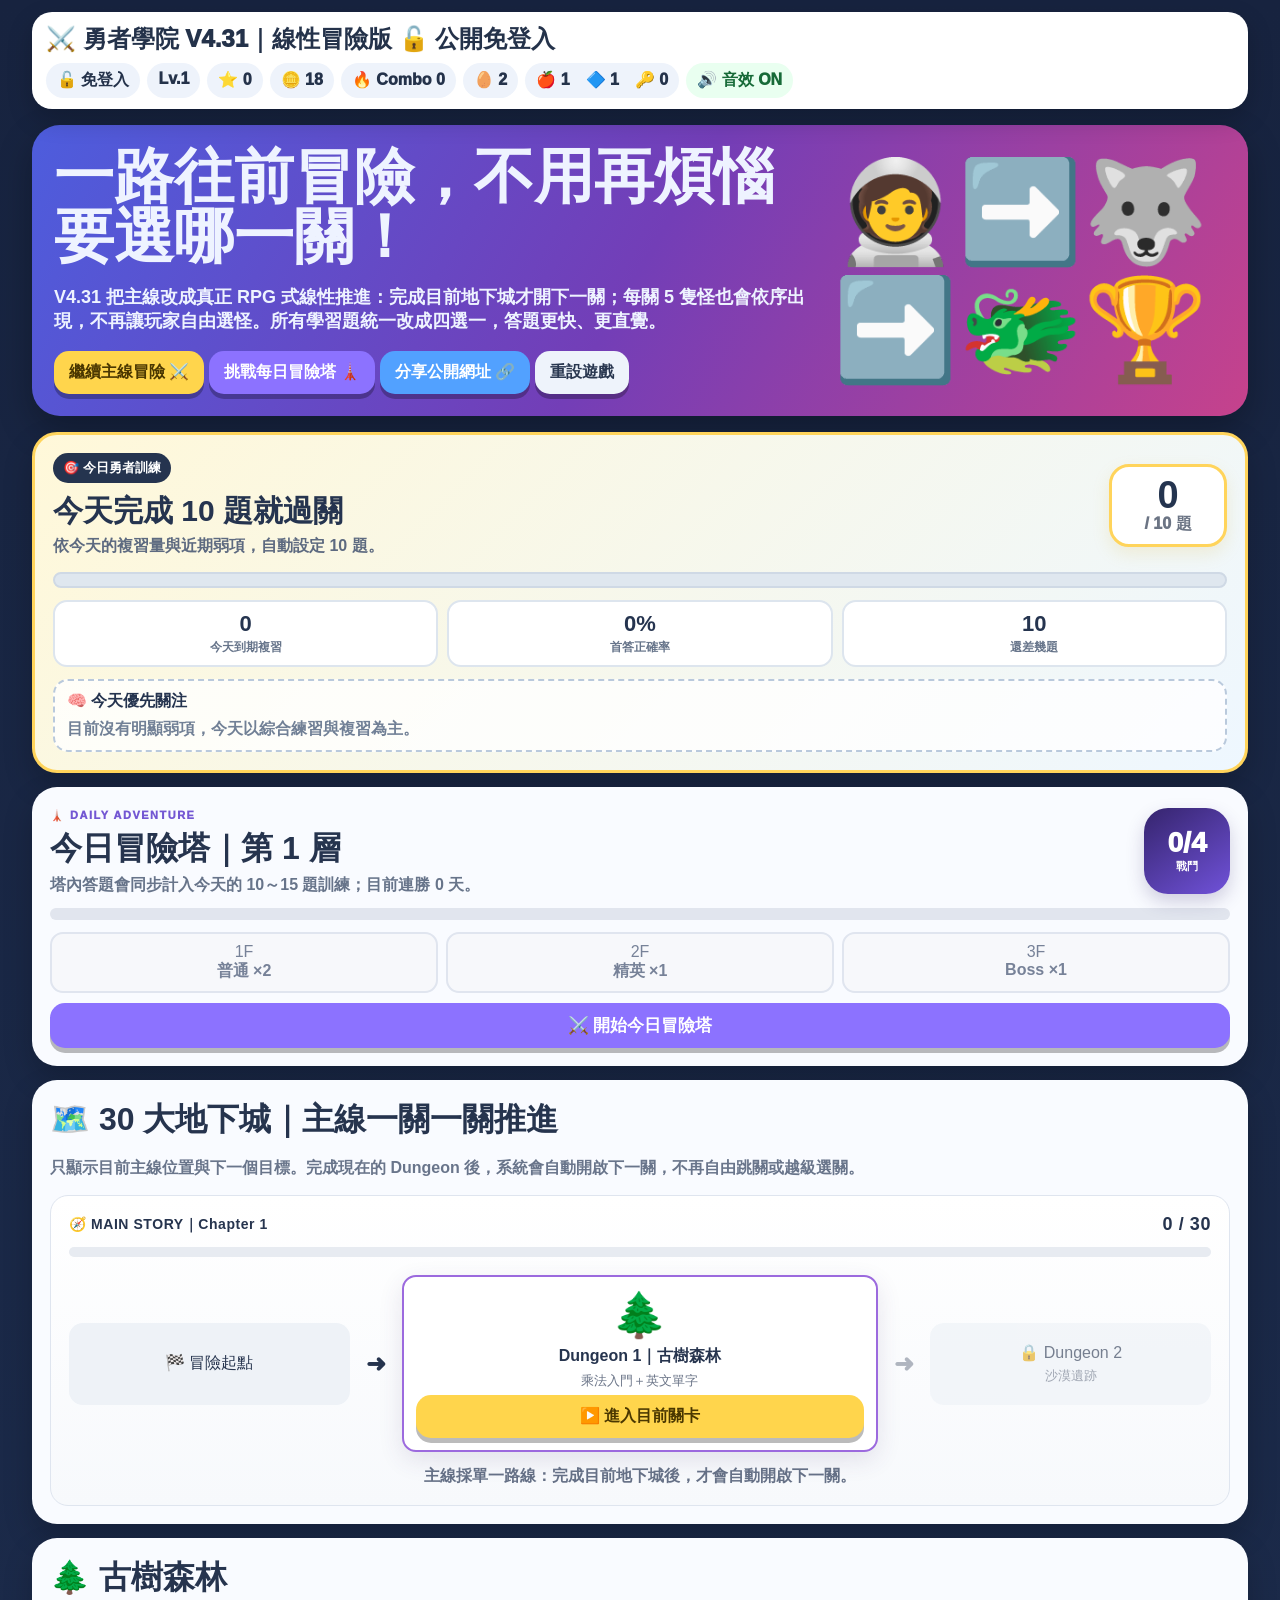
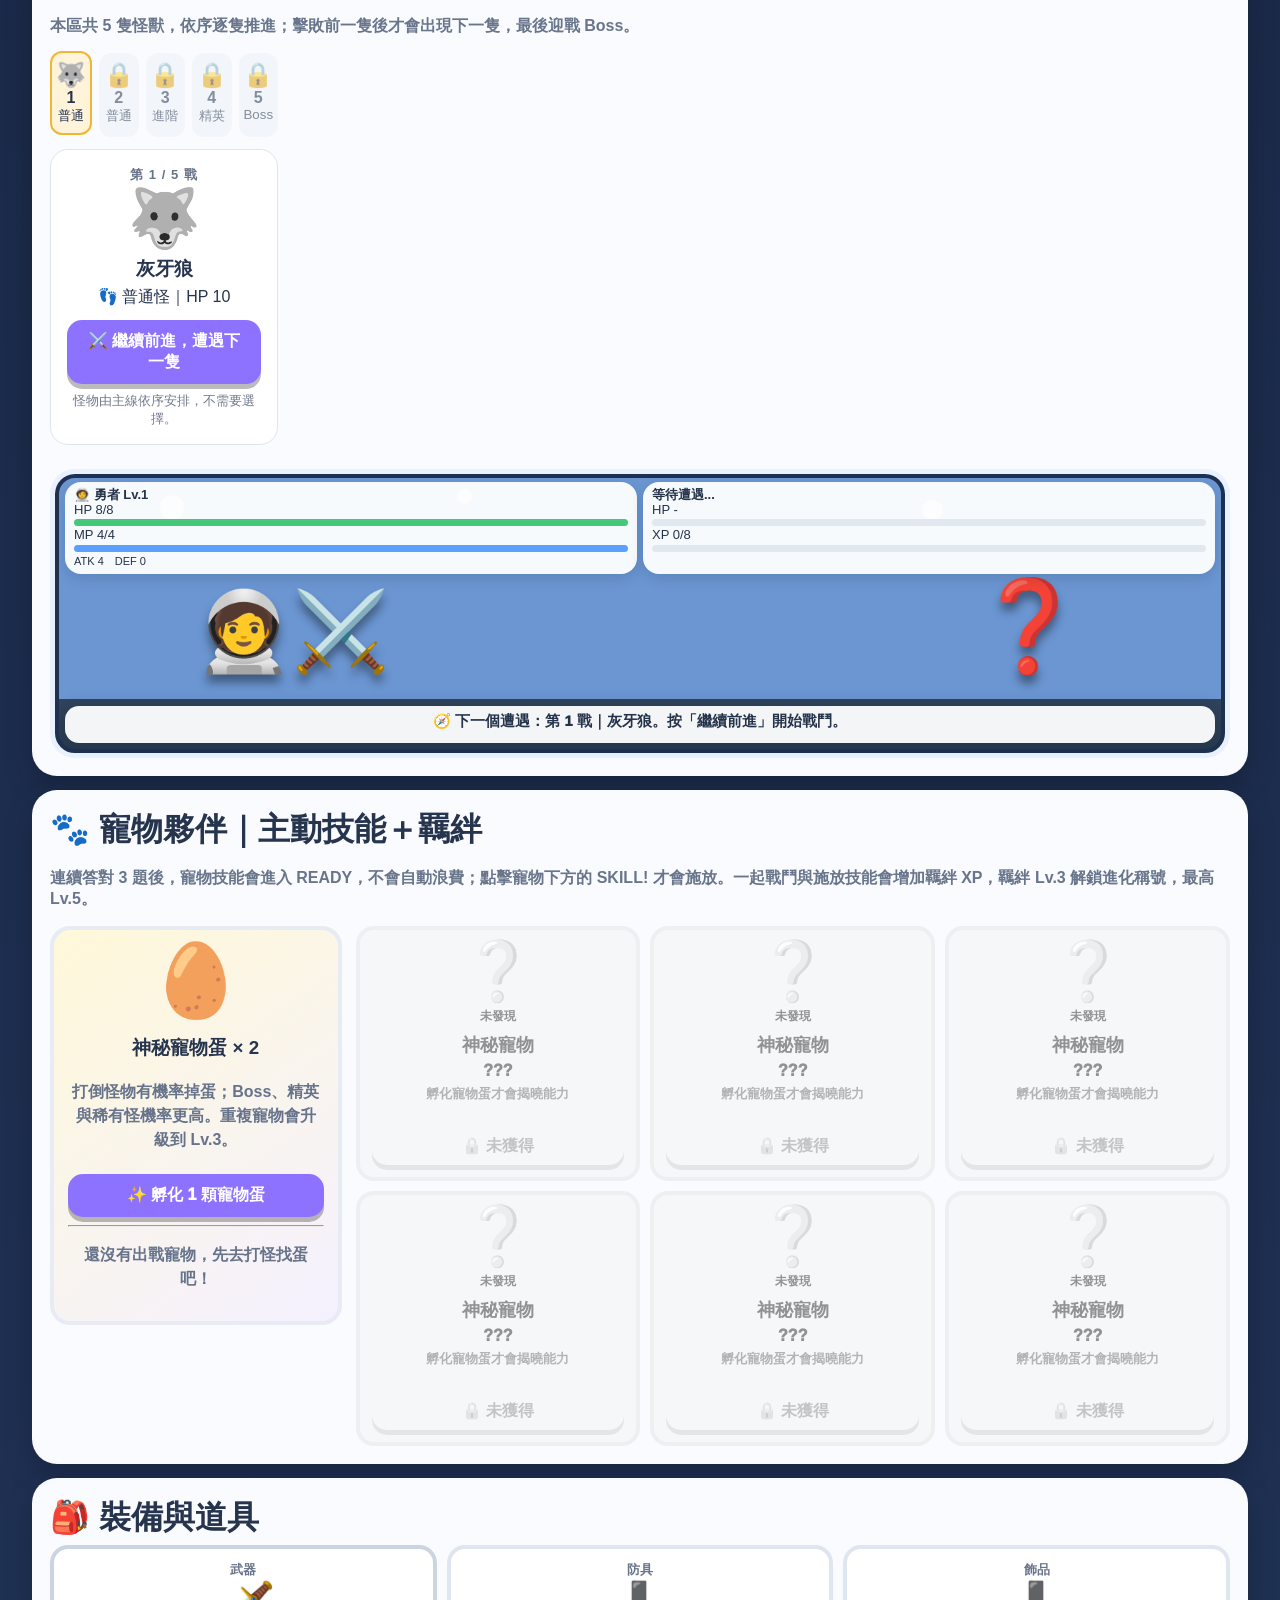
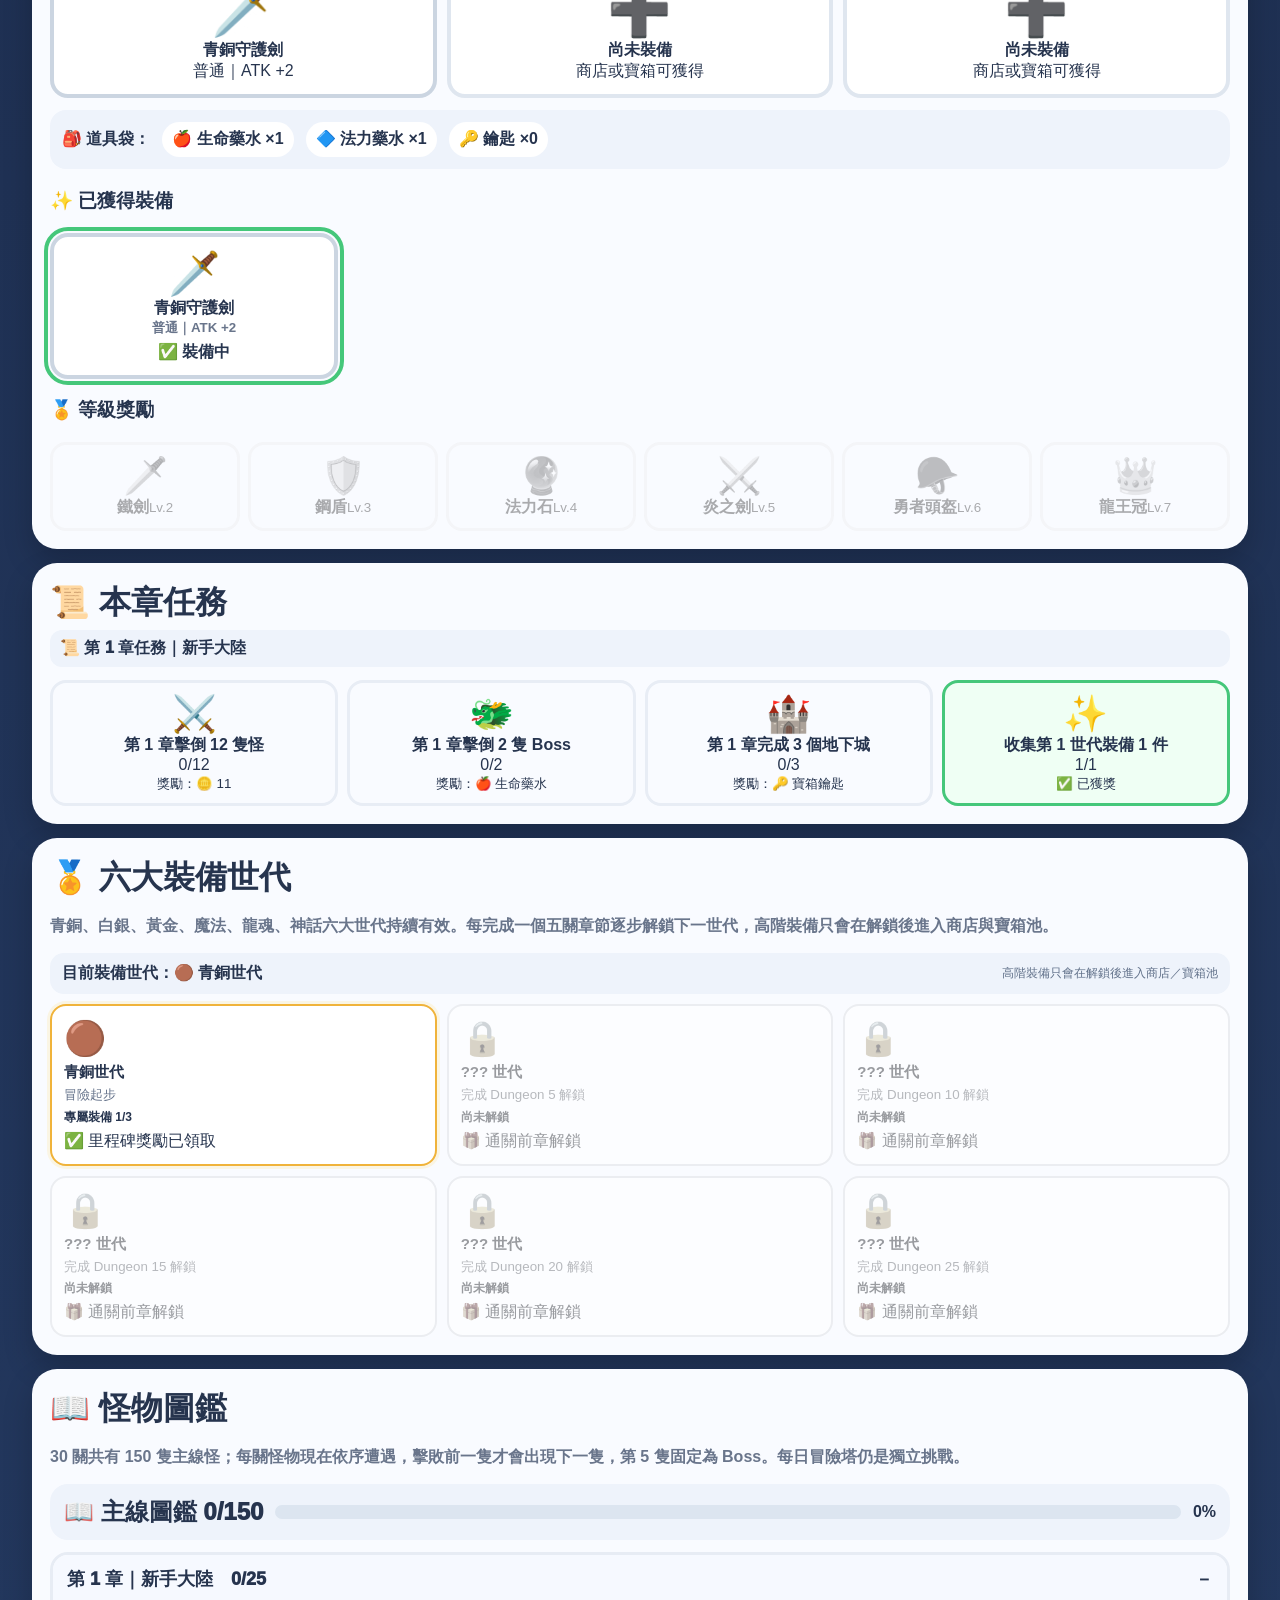
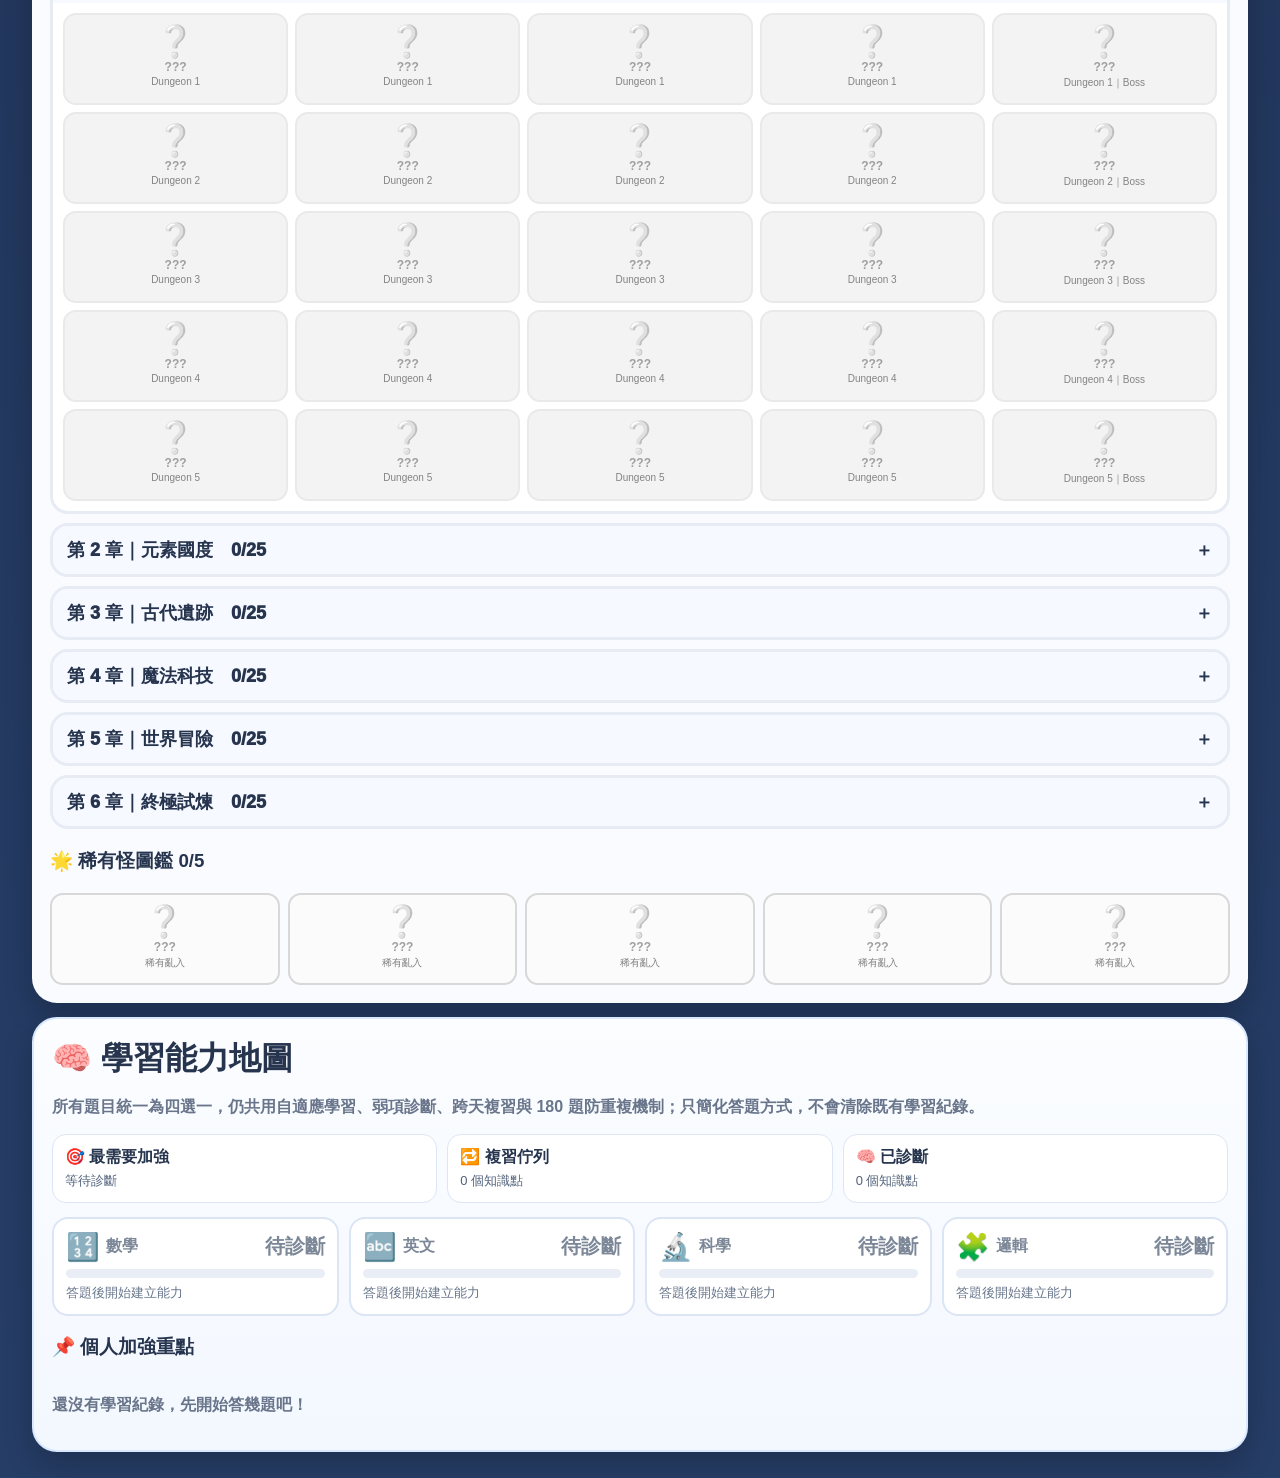
==== commit c3928df2: "Release V4.31 linear progression and choice-only questions" ====
--- a/index.html
+++ b/index.html
@@ -4,8 +4,8 @@
 <meta charset="utf-8">
 <meta name="viewport" content="width=device-width,initial-scale=1,user-scalable=no">
 <meta name="theme-color" content="#17233f">
-<meta name="description" content="勇者學院 V4.30：公開免登入版。任何人只要打開 GitHub Pages 公開網址就能直接遊玩，不需要 ChatGPT、GitHub 或其他帳號；遊戲進度保存在各自瀏覽器。保留五種互動題型、Boss 三階段、寵物羈絆、每日冒險塔、自適應學習與手動輸入修正。">
-<title>勇者學院 V4.30｜公開免登入版</title>
+<meta name="description" content="勇者學院 V4.31：主線改成一關一關線性推進，怪物也依序遭遇，不再自由選關或選怪；所有學習題統一改為四選一。保留公開免登入、Boss 三階段、寵物羈絆、每日冒險塔、自適應學習與防重複題庫。">
+<title>勇者學院 V4.31｜線性冒險＋全選擇題</title>
 <link rel="stylesheet" href="style.css">
 <link rel="stylesheet" href="battle-v412.css">
 <link rel="stylesheet" href="battle-v421.css">
@@ -21,23 +21,24 @@
 <link rel="stylesheet" href="battle-v426.css">
 <link rel="stylesheet" href="gameplay-v427.css">
 <link rel="stylesheet" href="gameplay-v428.css">
+<link rel="stylesheet" href="gameplay-v431.css">
 </head>
 <body>
 <div class="app">
-<header class="top"><div class="brand">⚔️ 勇者學院 V4.30｜公開免登入版</div><div class="hud"><div class="pill">🔓 免登入</div><div class="pill">Lv.<span id="lv">1</span></div><div class="pill">⭐ <span id="stars">0</span></div><div class="pill">🪙 <span id="coins">0</span></div><div class="pill">🔥 Combo <span id="combo">0</span></div><div class="pill">🥚 <span id="eggCount">0</span></div><div class="pill">🍎 <span id="bagP">0</span>　🔷 <span id="bagE">0</span>　🔑 <span id="bagK">0</span></div></div></header>
-<section class="hero"><div><h1>🔓 打開網址就能玩，不需要任何帳號登入！</h1><p>V4.30 正式改成公開分享入口：朋友、同學或家人只要打開 GitHub Pages 網址，就能直接開始玩，不需要 ChatGPT、GitHub 或其他帳號。每個人的遊戲進度會存在自己的瀏覽器裡，不會互相影響。</p><button class="btn gold" onclick="startAdventure()">開始 30 關冒險 ⚔️</button> <button class="btn purple" onclick="v427StartTower()">挑戰每日冒險塔 🗼</button> <button class="btn blue" onclick="v430SharePublicSite()">分享公開網址 🔗</button> <button class="btn soft" onclick="resetGame()">重設遊戲</button></div><div class="art">🧑‍🚀🐲⚔️🔓🌐</div></section>
+<header class="top"><div class="brand">⚔️ 勇者學院 V4.31｜線性冒險版</div><div class="hud"><div class="pill">🔓 免登入</div><div class="pill">Lv.<span id="lv">1</span></div><div class="pill">⭐ <span id="stars">0</span></div><div class="pill">🪙 <span id="coins">0</span></div><div class="pill">🔥 Combo <span id="combo">0</span></div><div class="pill">🥚 <span id="eggCount">0</span></div><div class="pill">🍎 <span id="bagP">0</span>　🔷 <span id="bagE">0</span>　🔑 <span id="bagK">0</span></div></div></header>
+<section class="hero"><div><h1>一路往前冒險，不用再煩惱要選哪一關！</h1><p>V4.31 把主線改成真正 RPG 式線性推進：完成目前地下城才開下一關；每關 5 隻怪也會依序出現，不再讓玩家自由選怪。所有學習題統一改成四選一，答題更快、更直覺。</p><button class="btn gold" onclick="startAdventure()">繼續主線冒險 ⚔️</button> <button class="btn purple" onclick="v427StartTower()">挑戰每日冒險塔 🗼</button> <button class="btn blue" onclick="v430SharePublicSite()">分享公開網址 🔗</button> <button class="btn soft" onclick="resetGame()">重設遊戲</button></div><div class="art">🧑‍🚀➡️🐺➡️🐲🏆</div></section>
 <section class="card daily425Card"><div id="dailyMission425"></div></section>
 <section class="card"><div id="dailyTower427"></div></section>
-<section class="card"><h2>🗺️ 30 大地下城｜戰力建議＋自由越級</h2><p class="sub">🟢 適合挑戰、🟡 有點困難、🔴 極度危險、💀 越級挑戰。關卡仍全部自由選擇；越級勝利可獲金幣 / XP ×1.5，並增加額外寵物蛋機率。已完成關卡不可再次挑戰。</p><div class="map" id="map"></div></section>
+<section class="card"><h2>🗺️ 30 大地下城｜主線一關一關推進</h2><p class="sub">只顯示目前主線位置與下一個目標。完成現在的 Dungeon 後，系統會自動開啟下一關，不再自由跳關或越級選關。</p><div class="map" id="map"></div></section>
 <section class="card"><div id="screen"></div></section>
 <section class="card"><h2>🐾 寵物夥伴｜主動技能＋羈絆</h2><p class="sub">連續答對 3 題後，寵物技能會進入 READY，不會自動浪費；點擊寵物下方的 SKILL! 才會施放。一起戰鬥與施放技能會增加羈絆 XP，羈絆 Lv.3 解鎖進化稱號，最高 Lv.5。</p><div id="petsPanel"></div></section>
 <section class="card"><h2>🎒 裝備與道具</h2><div id="inventory"></div></section>
 <section class="card"><h2>📜 本章任務</h2><div class="quests" id="quests"></div></section>
 <section class="card"><h2>🏅 六大裝備世代</h2><p class="sub">青銅、白銀、黃金、魔法、龍魂、神話六大世代持續有效。每完成一個五關章節逐步解鎖下一世代，高階裝備只會在解鎖後進入商店與寶箱池。</p><div id="progressionPanel"></div></section>
-<section class="card"><h2>📖 怪物圖鑑</h2><p class="sub">30 關共有 150 隻主線怪。Boss 現在有真正的三階段戰鬥；每日冒險塔 Boss 也套用同樣規則。塔怪仍不影響主線圖鑑完成度。</p><div id="monsterDex"></div></section>
-<section class="card learning417Card"><h2>🧠 學習能力地圖</h2><p class="sub">五種互動題型仍共用同一套自適應學習、弱項診斷、跨天複習與 180 題防重複機制；只是改變答題互動方式，不會把學習紀錄拆成不同系統。</p><div id="learningMap"></div></section>
+<section class="card"><h2>📖 怪物圖鑑</h2><p class="sub">30 關共有 150 隻主線怪；每關怪物現在依序遭遇，擊敗前一隻才會出現下一隻，第 5 隻固定為 Boss。每日冒險塔仍是獨立挑戰。</p><div id="monsterDex"></div></section>
+<section class="card learning417Card"><h2>🧠 學習能力地圖</h2><p class="sub">所有題目統一為四選一，仍共用自適應學習、弱項診斷、跨天複習與 180 題防重複機制；只簡化答題方式，不會清除既有學習紀錄。</p><div id="learningMap"></div></section>
 </div>
-<div class="qmodal" id="qModal"><div class="qbox"><div class="qtag" id="qTag"></div><h2 id="qTitle">答對才能出招</h2><div class="prompt" id="qPrompt"></div><div class="answers" id="qAnswers"></div></div></div>
+<div class="qmodal" id="qModal"><div class="qbox"><div class="qtag" id="qTag"></div><h2 id="qTitle">🎯 四選一｜選出正確答案</h2><div class="prompt" id="qPrompt"></div><div class="answers" id="qAnswers"></div></div></div>
 <div class="levelModal" id="levelModal"><div class="levelBox"><div style="font-size:82px">✨⚔️✨</div><h2>LEVEL UP!</h2><p id="levelText"></p><button class="btn purple" onclick="closeLevel()">繼續</button></div></div>
 <div class="eventModal" id="eventModal"><div class="eventBox"><div class="eventIcon" id="eventIcon">🎁</div><h2 id="eventTitle">地下城事件</h2><div id="eventBody"></div><div class="eventActions" id="eventActions"></div></div></div>
 <div class="toast" id="toast"></div>
@@ -70,5 +71,6 @@
 <script src="gameplay-v428.js"></script>
 <script src="input-hotfix-v429.js"></script>
 <script src="public-v430.js"></script>
+<script src="linear-v431.js"></script>
 </body>
 </html>
--- a/gameplay-v431.css
+++ b/gameplay-v431.css
@@ -0,0 +1,5 @@
+/* V4.31 linear story / monster flow */
+.v431Journey{border:1px solid #dfe5ef;border-radius:18px;padding:18px;background:linear-gradient(180deg,#fff,#f7f9fc)}
+.v431Journey.done{text-align:center}.v431JourneyTop{display:flex;justify-content:space-between;gap:12px;align-items:center;font-size:14px;letter-spacing:.04em}.v431JourneyTop span{font-weight:800}.v431JourneyTop b{font-size:18px}.v431JourneyBar{height:10px;border-radius:99px;background:#e7ebf1;overflow:hidden;margin:12px 0 18px}.v431JourneyBar i{display:block;height:100%;background:linear-gradient(90deg,#f1b62b,#8f62d9);border-radius:inherit}.v431Route{display:grid;grid-template-columns:minmax(120px,1fr) 36px minmax(220px,1.7fr) 36px minmax(120px,1fr);gap:8px;align-items:center}.v431RouteNode{border-radius:14px;padding:12px;text-align:center;background:#eef2f7;min-height:82px;display:flex;flex-direction:column;justify-content:center;gap:5px}.v431RouteNode.current{background:#fff;border:2px solid #9c6ade;box-shadow:0 8px 24px rgba(67,47,108,.12)}.v431RouteNode.current>span{font-size:44px}.v431RouteNode.future{opacity:.62}.v431RouteNode small{display:block;color:#6b7588}.v431RouteArrow{text-align:center;font-size:24px;font-weight:900}.v431RouteArrow.locked{opacity:.35}.v431LinearNote{text-align:center;margin:14px 0 0;color:#657086;font-weight:700}
+.v431MonsterFlow{width:100%;margin-bottom:12px}.v431MonsterSteps{display:grid;grid-template-columns:repeat(5,1fr);gap:7px;margin-bottom:12px}.v431MonsterStep{border-radius:12px;padding:8px 4px;text-align:center;background:#edf1f5;opacity:.55}.v431MonsterStep span,.v431MonsterStep b,.v431MonsterStep small{display:block}.v431MonsterStep span{font-size:24px}.v431MonsterStep.current{opacity:1;background:#fff4d9;border:2px solid #f2b632;transform:translateY(-2px)}.v431MonsterStep.done{opacity:.9;background:#e7f7ec}.v431CurrentMonster{text-align:center;border:1px solid #dfe4ec;border-radius:18px;padding:16px;background:#fff}.v431CurrentMonster.boss{border:2px solid #e85b50;background:#fff5f3}.v431CurrentMonster .e{font-size:58px}.v431CurrentMonster h3{margin:4px 0}.v431CurrentMonster p{margin:5px 0 12px}.v431CurrentMonster>small{display:block;margin-top:8px;color:#707a8b}.v431EncounterNo{font-size:13px;font-weight:800;color:#687388;letter-spacing:.08em}.v431CurrentMonster.cleared{background:#edf9f0}
+@media(max-width:700px){.v431Route{grid-template-columns:1fr}.v431RouteArrow{transform:rotate(90deg)}.v431MonsterSteps{gap:4px}.v431MonsterStep{padding:6px 2px}.v431MonsterStep span{font-size:20px}.v431MonsterStep small{font-size:10px}}
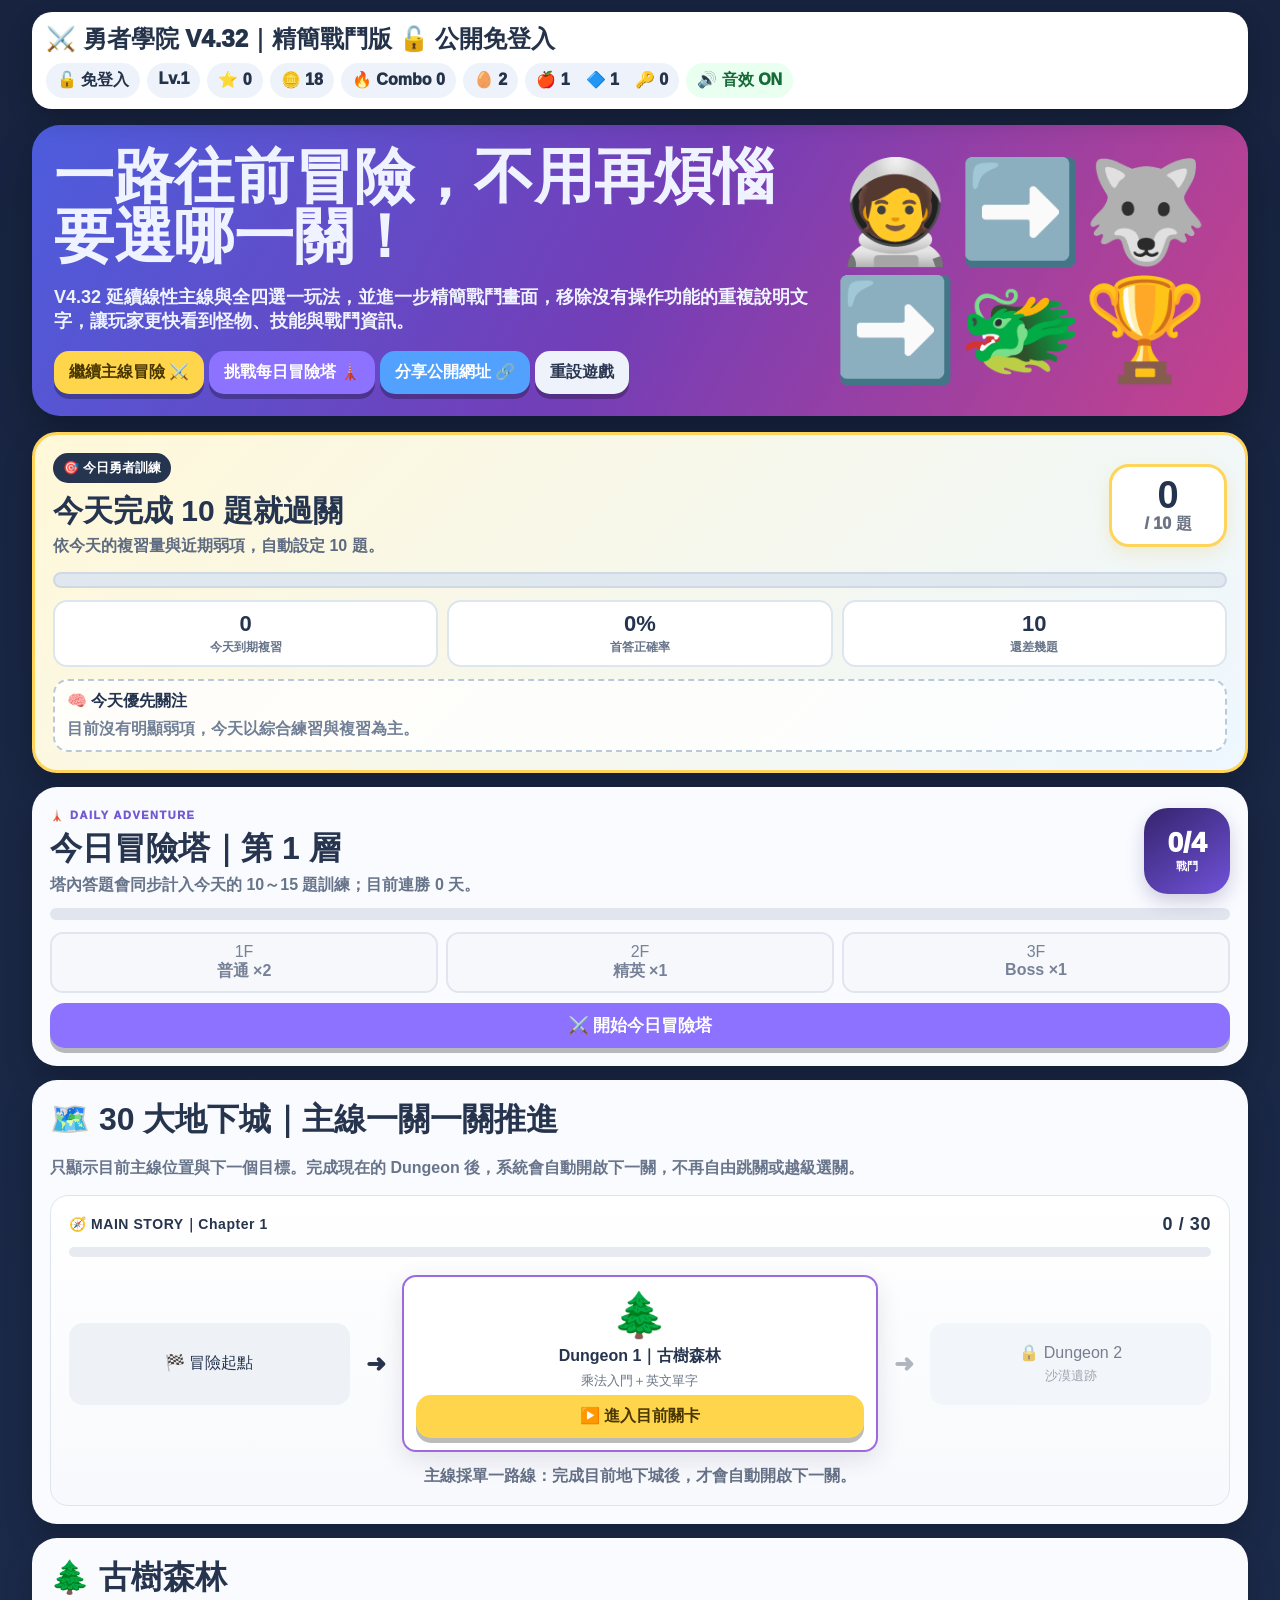
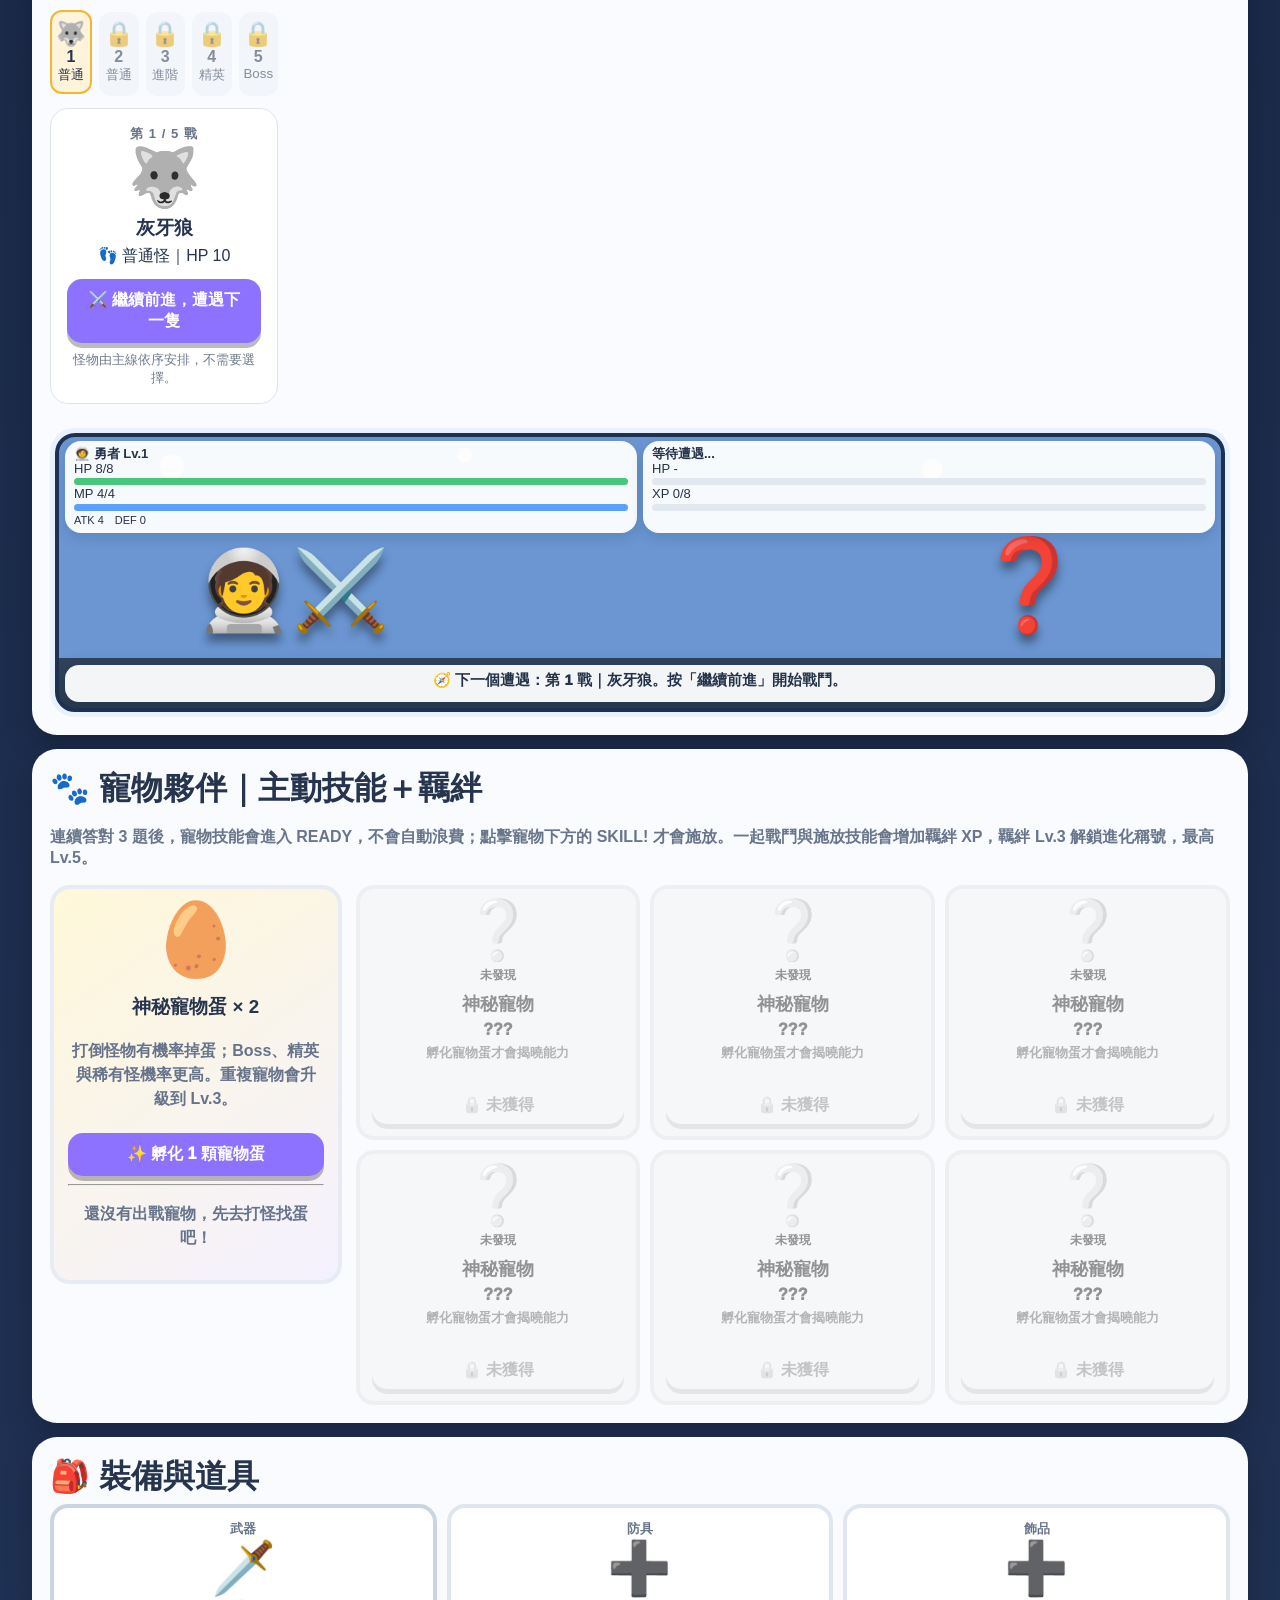
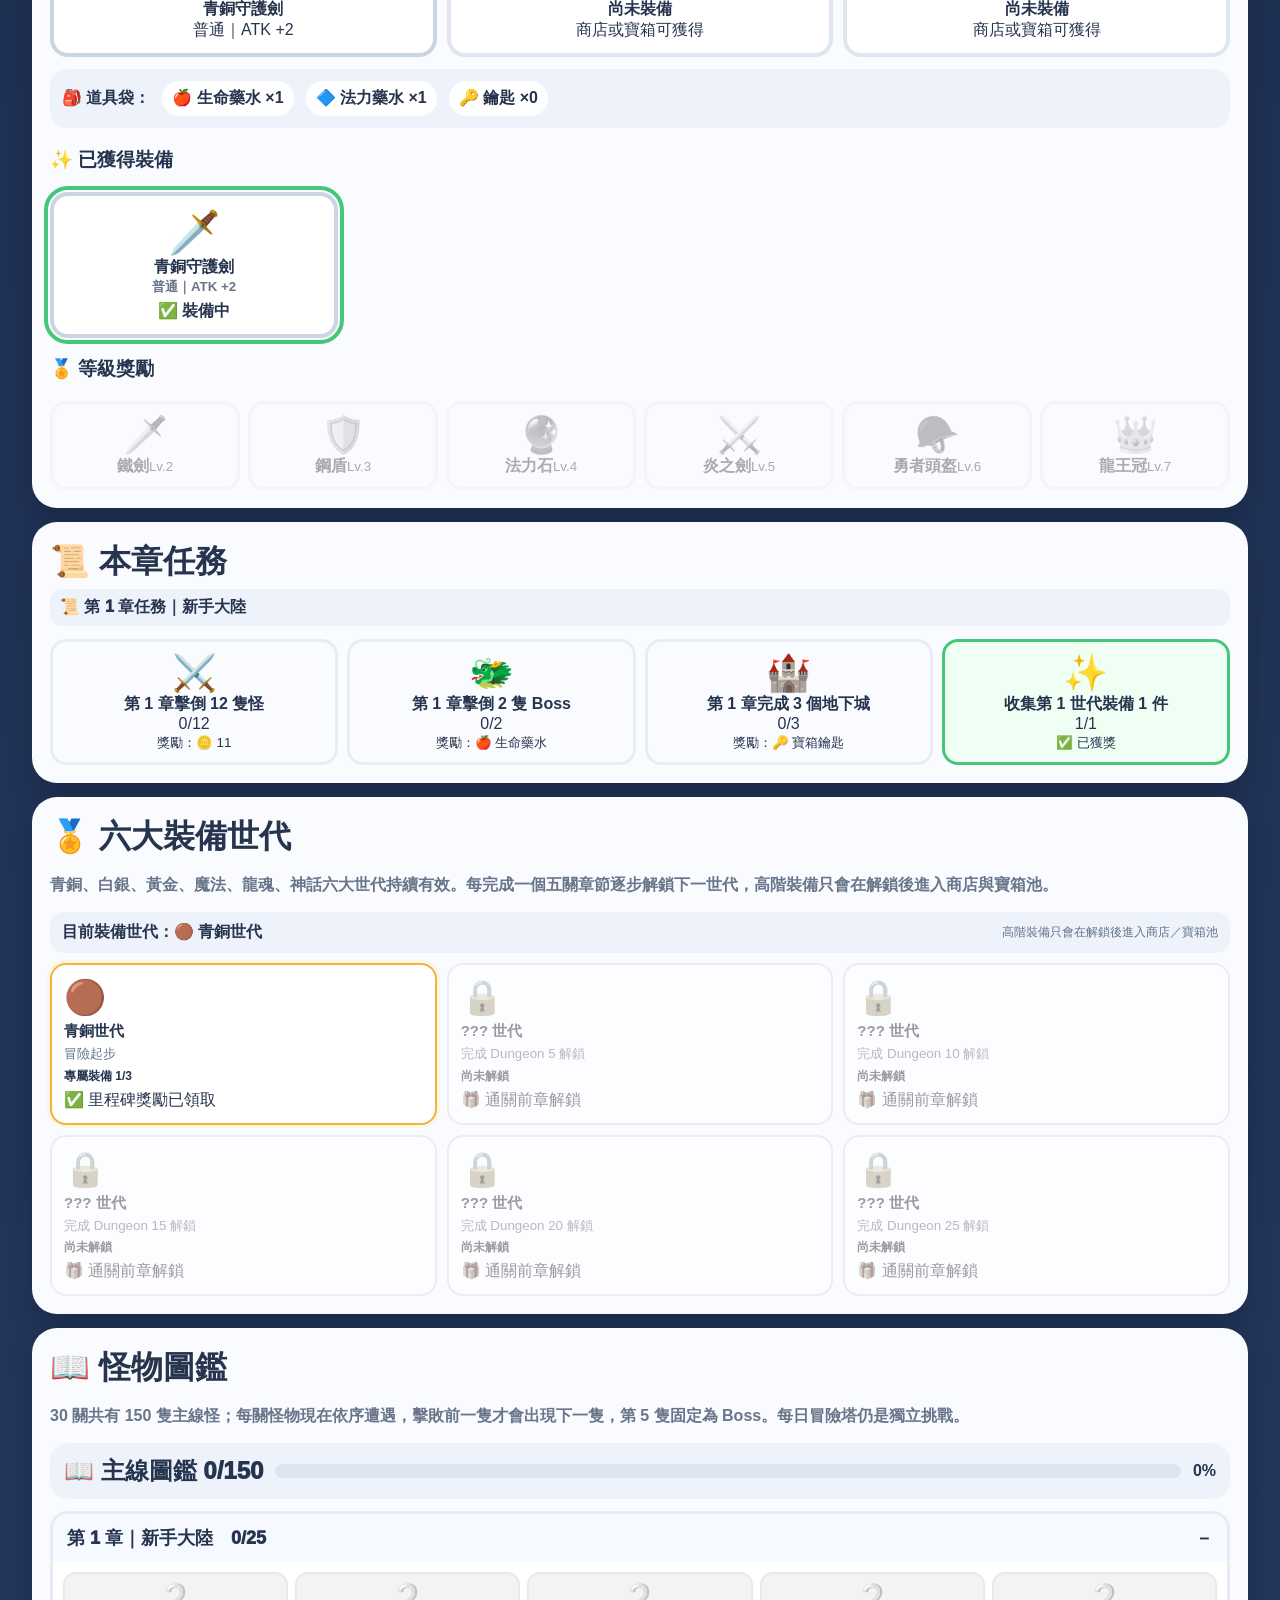
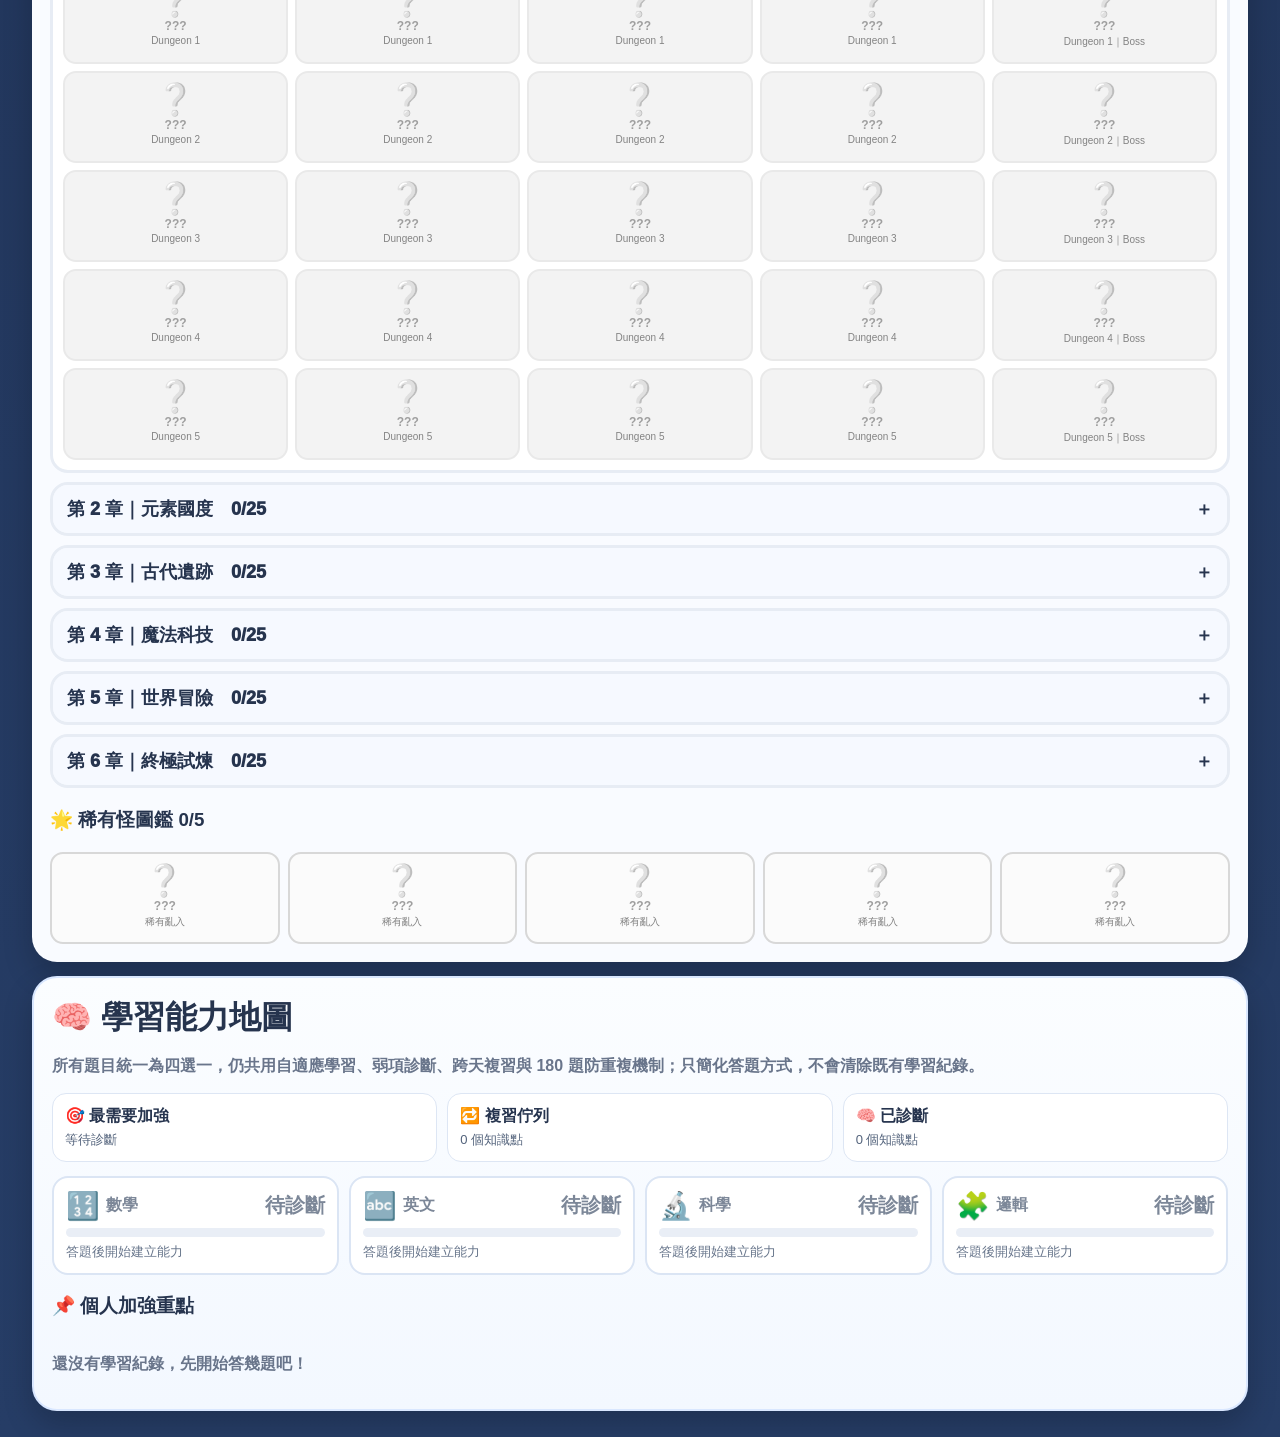
==== commit ad081202: "Release V4.32 cleaner battle interface" ====
--- a/index.html
+++ b/index.html
@@ -4,8 +4,8 @@
 <meta charset="utf-8">
 <meta name="viewport" content="width=device-width,initial-scale=1,user-scalable=no">
 <meta name="theme-color" content="#17233f">
-<meta name="description" content="勇者學院 V4.31：主線改成一關一關線性推進，怪物也依序遭遇，不再自由選關或選怪；所有學習題統一改為四選一。保留公開免登入、Boss 三階段、寵物羈絆、每日冒險塔、自適應學習與防重複題庫。">
-<title>勇者學院 V4.31｜線性冒險＋全選擇題</title>
+<meta name="description" content="勇者學院 V4.32：移除主線戰鬥區中沒有操作功能的怪物推進說明文字，讓戰鬥畫面更精簡。保留線性主線、怪物依序遭遇、全四選一、公開免登入、Boss 三階段、寵物羈絆、每日冒險塔、自適應學習與防重複題庫。">
+<title>勇者學院 V4.32｜精簡戰鬥介面</title>
 <link rel="stylesheet" href="style.css">
 <link rel="stylesheet" href="battle-v412.css">
 <link rel="stylesheet" href="battle-v421.css">
@@ -25,8 +25,8 @@
 </head>
 <body>
 <div class="app">
-<header class="top"><div class="brand">⚔️ 勇者學院 V4.31｜線性冒險版</div><div class="hud"><div class="pill">🔓 免登入</div><div class="pill">Lv.<span id="lv">1</span></div><div class="pill">⭐ <span id="stars">0</span></div><div class="pill">🪙 <span id="coins">0</span></div><div class="pill">🔥 Combo <span id="combo">0</span></div><div class="pill">🥚 <span id="eggCount">0</span></div><div class="pill">🍎 <span id="bagP">0</span>　🔷 <span id="bagE">0</span>　🔑 <span id="bagK">0</span></div></div></header>
-<section class="hero"><div><h1>一路往前冒險，不用再煩惱要選哪一關！</h1><p>V4.31 把主線改成真正 RPG 式線性推進：完成目前地下城才開下一關；每關 5 隻怪也會依序出現，不再讓玩家自由選怪。所有學習題統一改成四選一，答題更快、更直覺。</p><button class="btn gold" onclick="startAdventure()">繼續主線冒險 ⚔️</button> <button class="btn purple" onclick="v427StartTower()">挑戰每日冒險塔 🗼</button> <button class="btn blue" onclick="v430SharePublicSite()">分享公開網址 🔗</button> <button class="btn soft" onclick="resetGame()">重設遊戲</button></div><div class="art">🧑‍🚀➡️🐺➡️🐲🏆</div></section>
+<header class="top"><div class="brand">⚔️ 勇者學院 V4.32｜精簡戰鬥版</div><div class="hud"><div class="pill">🔓 免登入</div><div class="pill">Lv.<span id="lv">1</span></div><div class="pill">⭐ <span id="stars">0</span></div><div class="pill">🪙 <span id="coins">0</span></div><div class="pill">🔥 Combo <span id="combo">0</span></div><div class="pill">🥚 <span id="eggCount">0</span></div><div class="pill">🍎 <span id="bagP">0</span>　🔷 <span id="bagE">0</span>　🔑 <span id="bagK">0</span></div></div></header>
+<section class="hero"><div><h1>一路往前冒險，不用再煩惱要選哪一關！</h1><p>V4.32 延續線性主線與全四選一玩法，並進一步精簡戰鬥畫面，移除沒有操作功能的重複說明文字，讓玩家更快看到怪物、技能與戰鬥資訊。</p><button class="btn gold" onclick="startAdventure()">繼續主線冒險 ⚔️</button> <button class="btn purple" onclick="v427StartTower()">挑戰每日冒險塔 🗼</button> <button class="btn blue" onclick="v430SharePublicSite()">分享公開網址 🔗</button> <button class="btn soft" onclick="resetGame()">重設遊戲</button></div><div class="art">🧑‍🚀➡️🐺➡️🐲🏆</div></section>
 <section class="card daily425Card"><div id="dailyMission425"></div></section>
 <section class="card"><div id="dailyTower427"></div></section>
 <section class="card"><h2>🗺️ 30 大地下城｜主線一關一關推進</h2><p class="sub">只顯示目前主線位置與下一個目標。完成現在的 Dungeon 後，系統會自動開啟下一關，不再自由跳關或越級選關。</p><div class="map" id="map"></div></section>
@@ -40,7 +40,7 @@
 </div>
 <div class="qmodal" id="qModal"><div class="qbox"><div class="qtag" id="qTag"></div><h2 id="qTitle">🎯 四選一｜選出正確答案</h2><div class="prompt" id="qPrompt"></div><div class="answers" id="qAnswers"></div></div></div>
 <div class="levelModal" id="levelModal"><div class="levelBox"><div style="font-size:82px">✨⚔️✨</div><h2>LEVEL UP!</h2><p id="levelText"></p><button class="btn purple" onclick="closeLevel()">繼續</button></div></div>
-<div class="eventModal" id="eventModal"><div class="eventBox"><div class="eventIcon" id="eventIcon">🎁</div><h2 id="eventTitle">地下城事件</h2><div id="eventBody"></div><div class="eventActions" id="eventActions"></div></div></div>
+<div class="eventModal" id="eventModal"><div class="eventBox"><div class="eventIcon" id="eventIcon">🎁</div><h2 id="eventTitle">地下城事件</h2><div id="eventBody"></div><div id="eventActions" class="eventActions"></div></div></div>
 <div class="toast" id="toast"></div>
 <script src="core.js"></script>
 <script src="worlds30.js"></script>
@@ -72,5 +72,6 @@
 <script src="input-hotfix-v429.js"></script>
 <script src="public-v430.js"></script>
 <script src="linear-v431.js"></script>
+<script src="clean-battle-v432.js"></script>
 </body>
 </html>
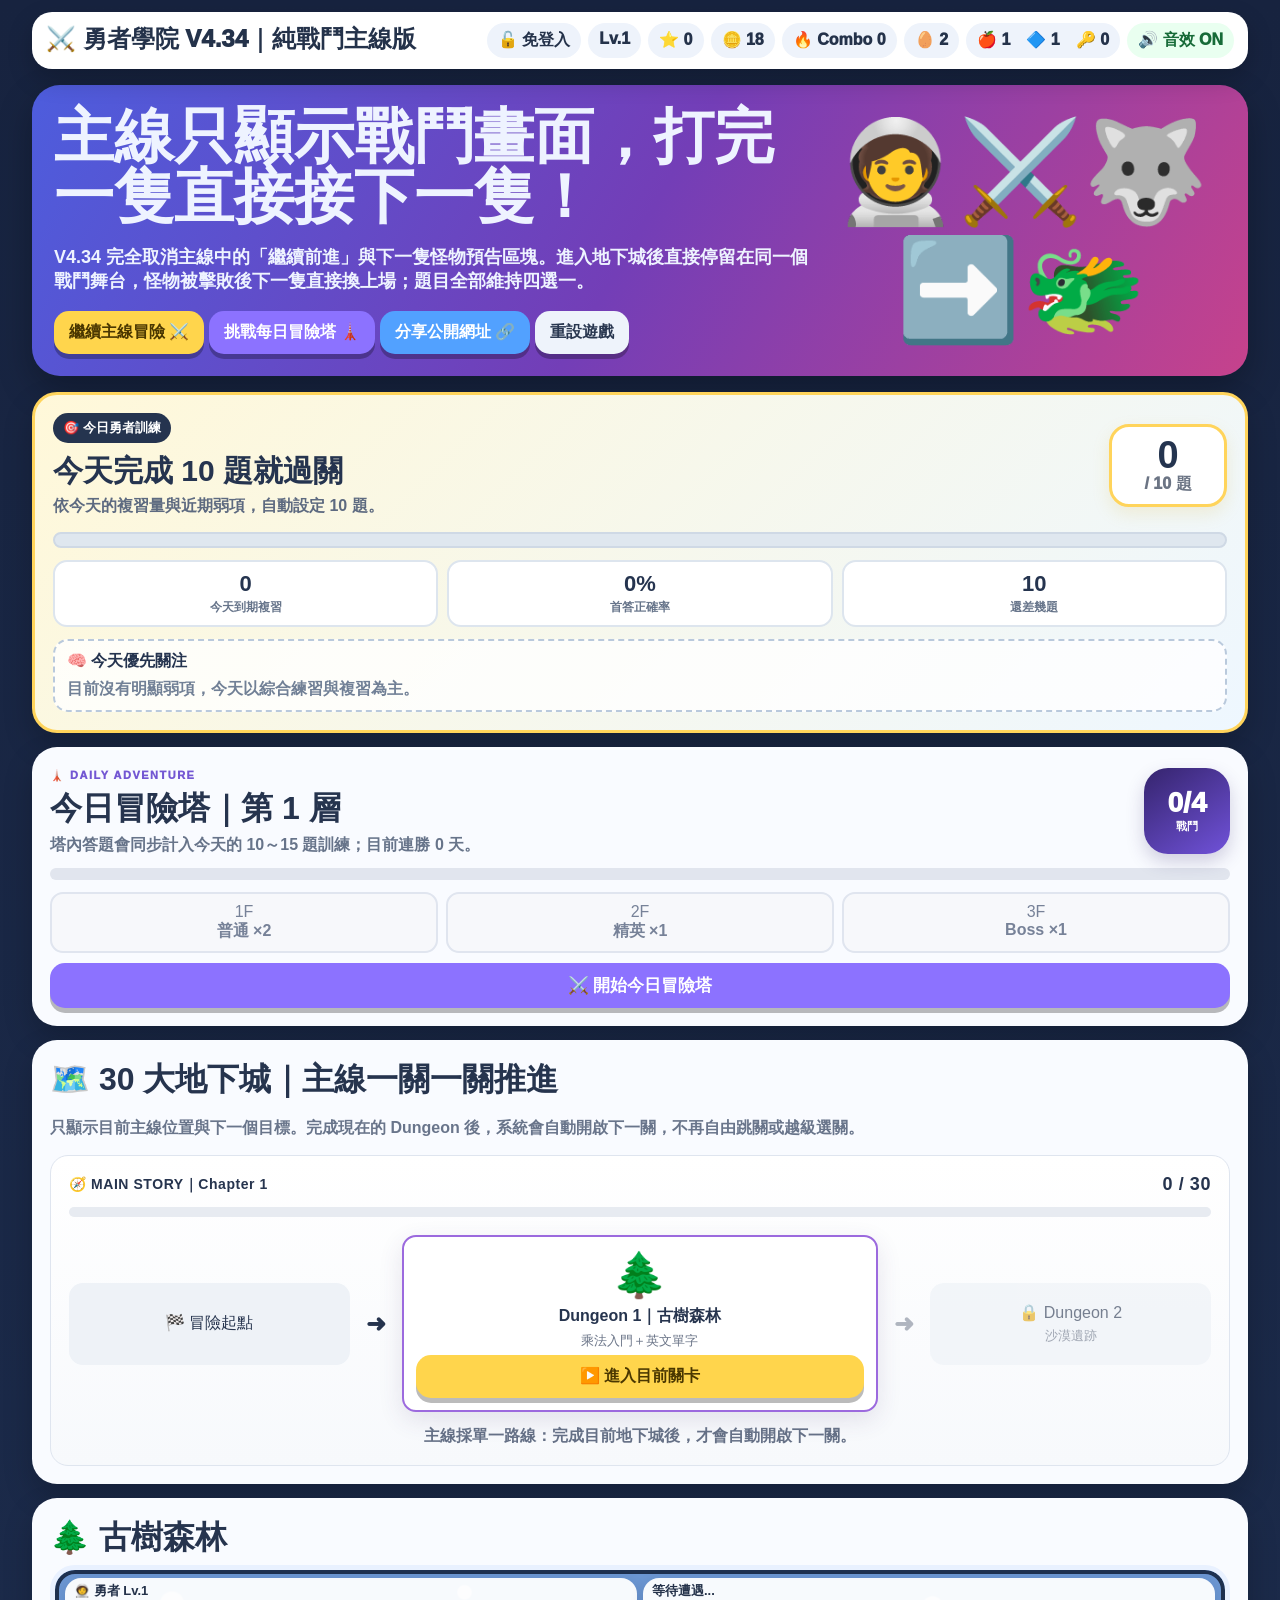
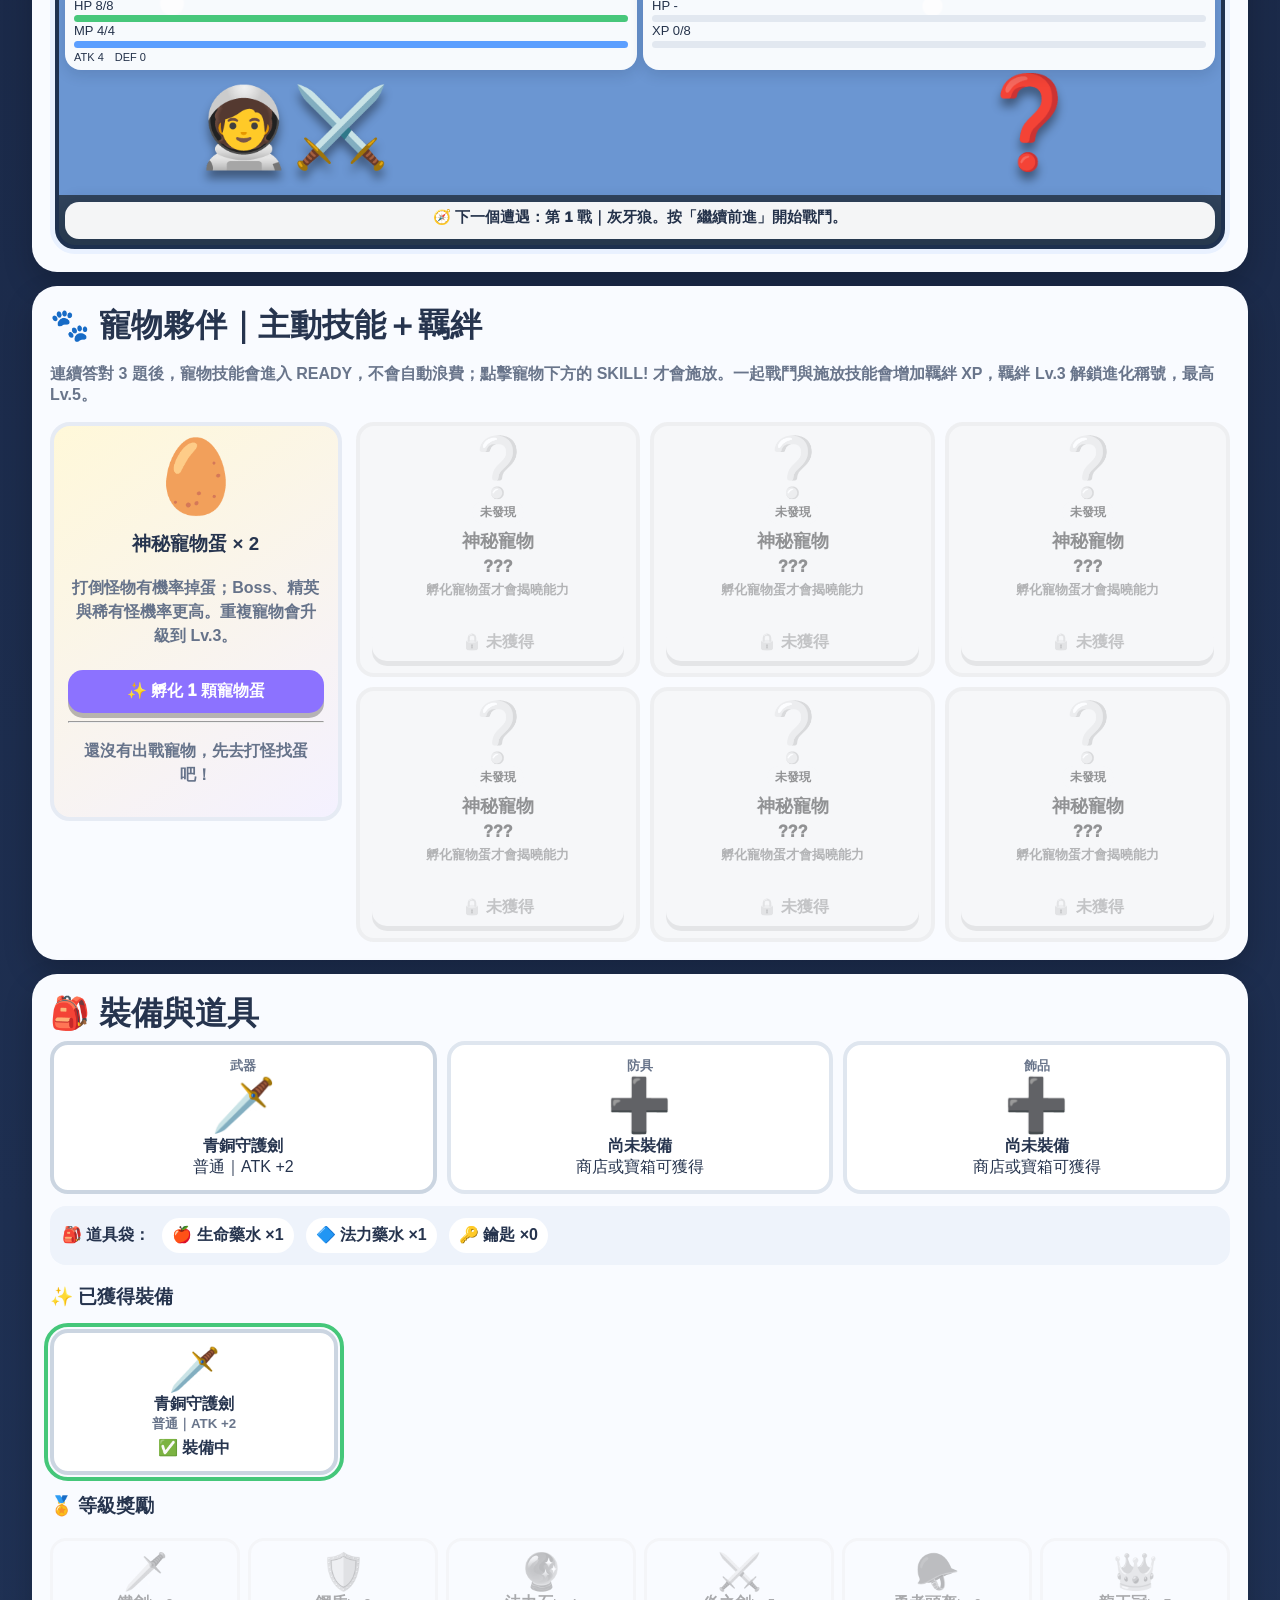
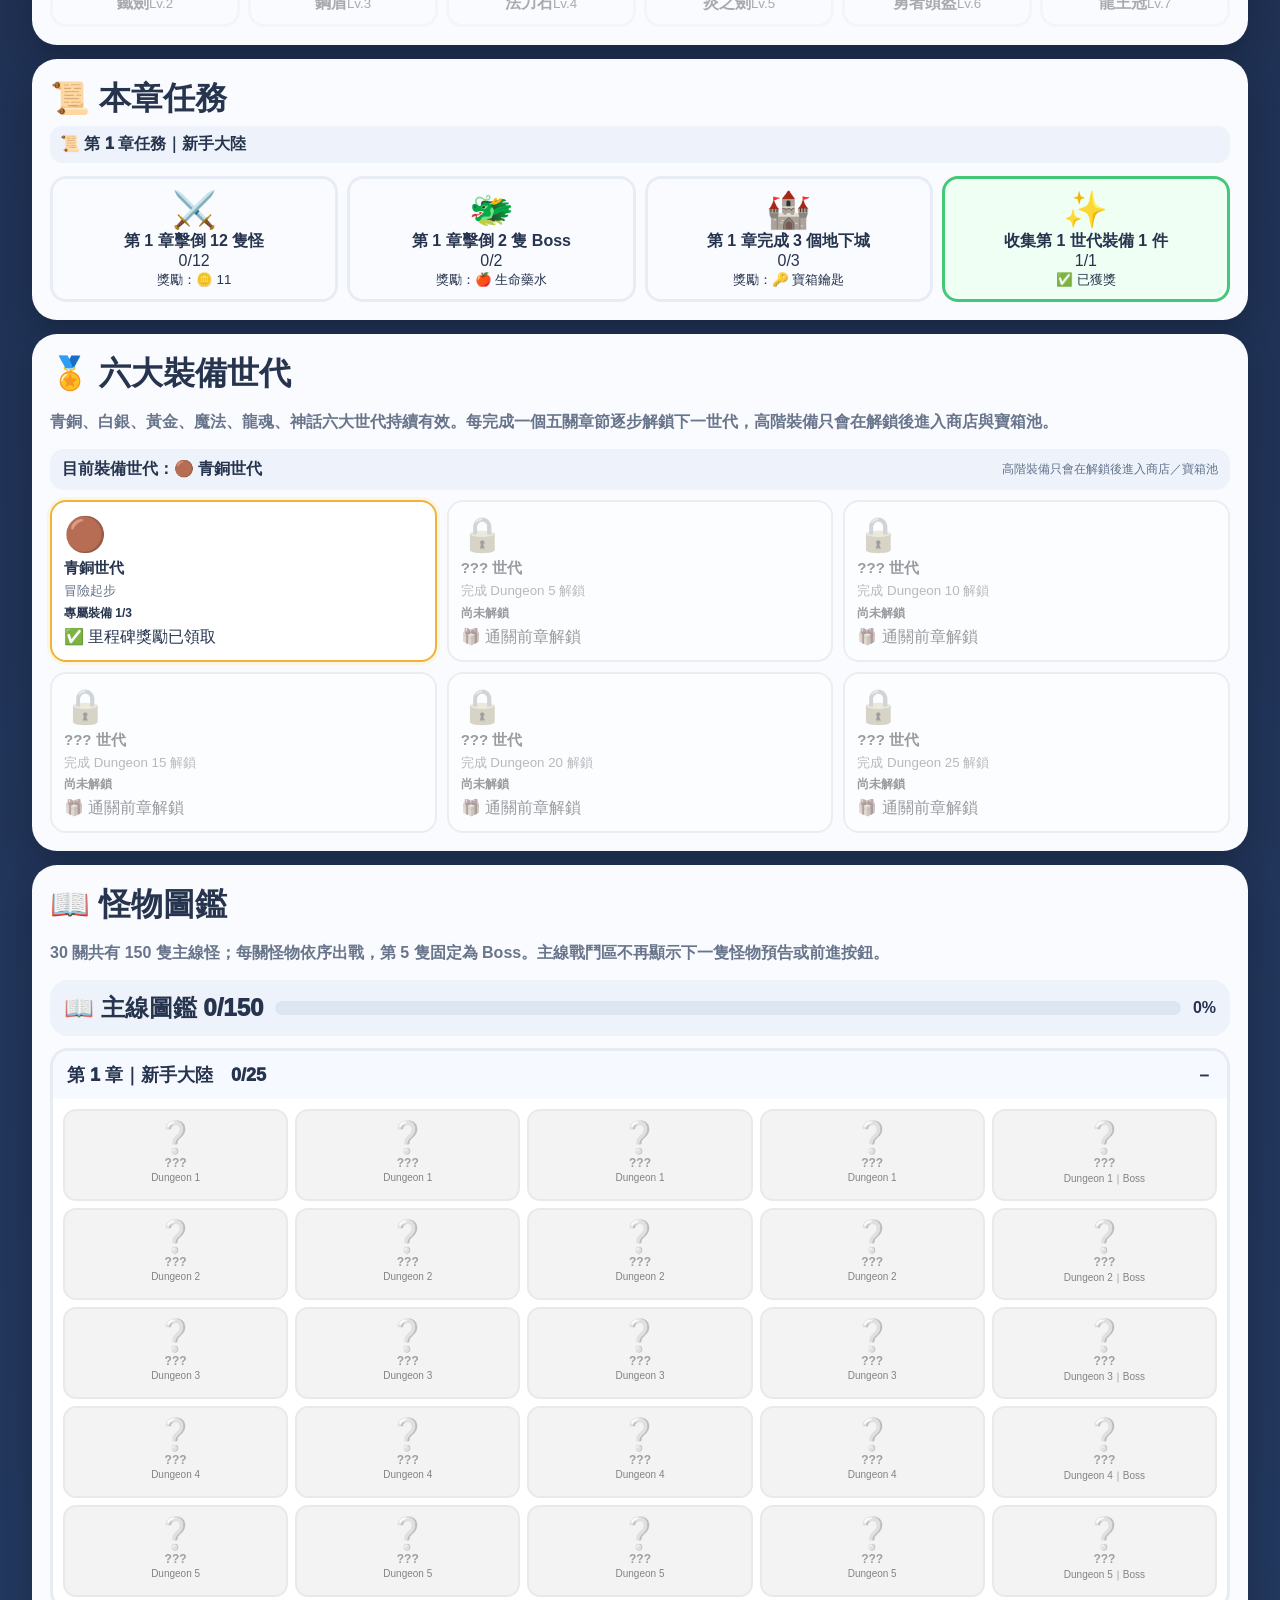
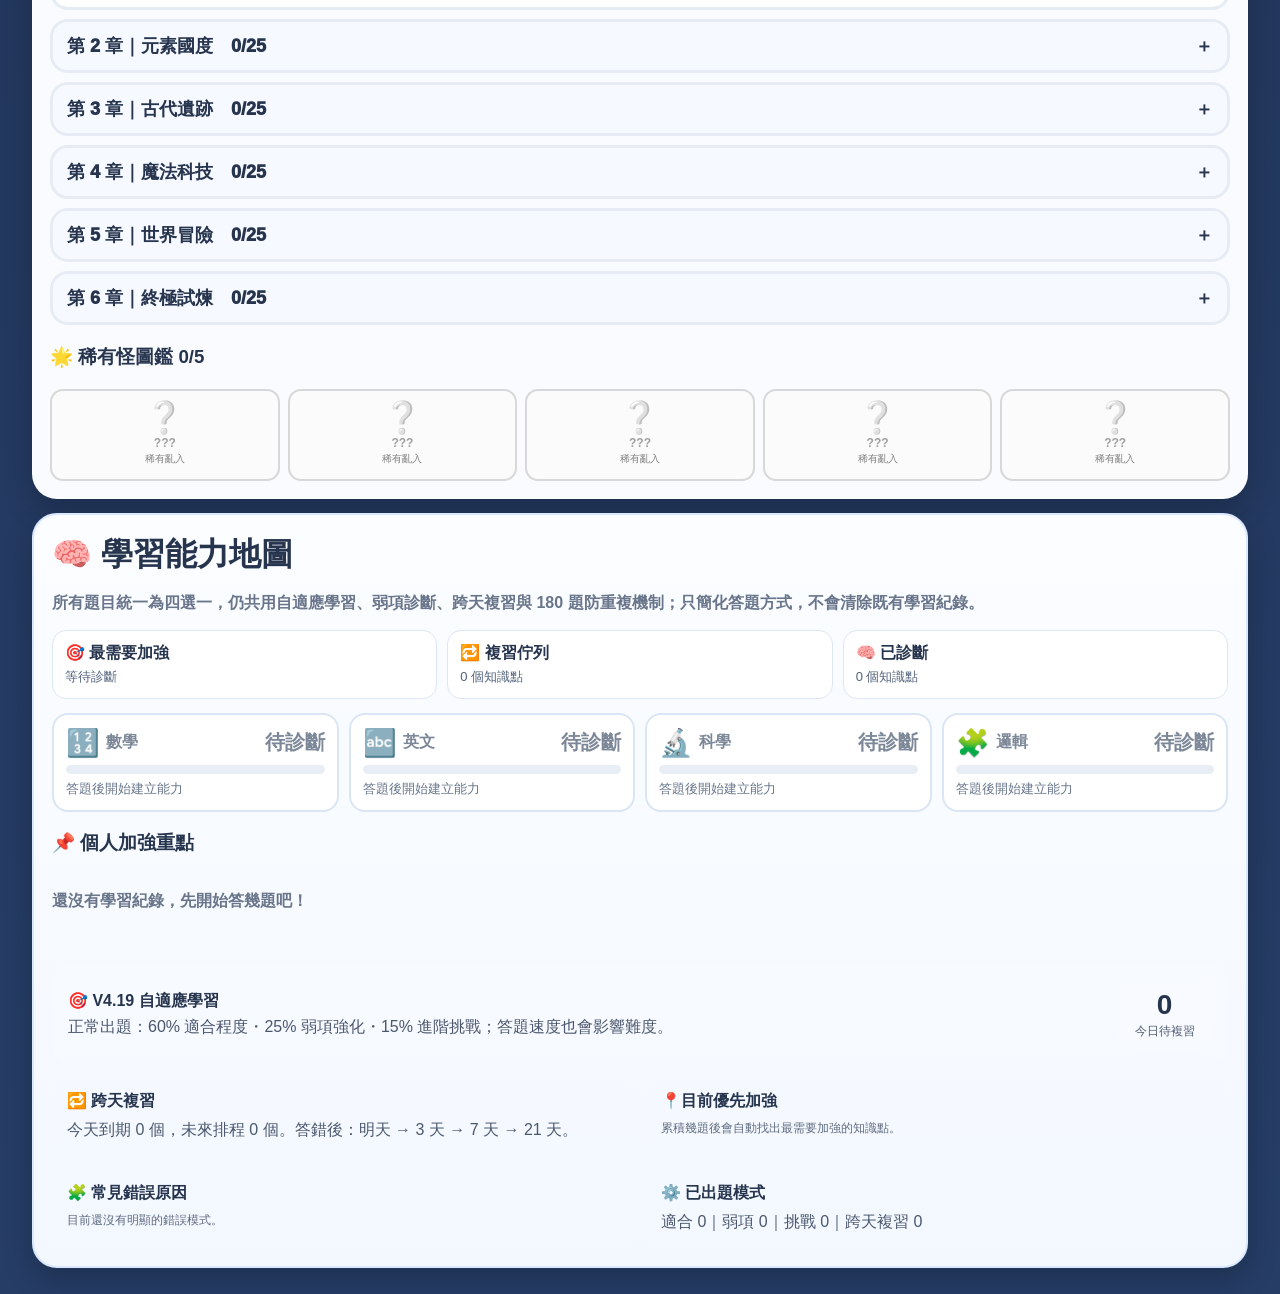
==== commit 7f0766bf: "Update homepage for V4.34 battle-only flow" ====
--- a/index.html
+++ b/index.html
@@ -4,8 +4,8 @@
 <meta charset="utf-8">
 <meta name="viewport" content="width=device-width,initial-scale=1,user-scalable=no">
 <meta name="theme-color" content="#17233f">
-<meta name="description" content="勇者學院 V4.32：移除主線戰鬥區中沒有操作功能的怪物推進說明文字，讓戰鬥畫面更精簡。保留線性主線、怪物依序遭遇、全四選一、公開免登入、Boss 三階段、寵物羈絆、每日冒險塔、自適應學習與防重複題庫。">
-<title>勇者學院 V4.32｜精簡戰鬥介面</title>
+<meta name="description" content="勇者學院 V4.34：主線只保留單一戰鬥畫面，取消繼續前進與下一隻怪物預告區塊；進入地下城後直接戰鬥，擊敗一隻後下一隻直接換進同一戰鬥區。所有學習題維持四選一。">
+<title>勇者學院 V4.34｜純戰鬥主線版</title>
 <link rel="stylesheet" href="style.css">
 <link rel="stylesheet" href="battle-v412.css">
 <link rel="stylesheet" href="battle-v421.css">
@@ -25,8 +25,8 @@
 </head>
 <body>
 <div class="app">
-<header class="top"><div class="brand">⚔️ 勇者學院 V4.32｜精簡戰鬥版</div><div class="hud"><div class="pill">🔓 免登入</div><div class="pill">Lv.<span id="lv">1</span></div><div class="pill">⭐ <span id="stars">0</span></div><div class="pill">🪙 <span id="coins">0</span></div><div class="pill">🔥 Combo <span id="combo">0</span></div><div class="pill">🥚 <span id="eggCount">0</span></div><div class="pill">🍎 <span id="bagP">0</span>　🔷 <span id="bagE">0</span>　🔑 <span id="bagK">0</span></div></div></header>
-<section class="hero"><div><h1>一路往前冒險，不用再煩惱要選哪一關！</h1><p>V4.32 延續線性主線與全四選一玩法，並進一步精簡戰鬥畫面，移除沒有操作功能的重複說明文字，讓玩家更快看到怪物、技能與戰鬥資訊。</p><button class="btn gold" onclick="startAdventure()">繼續主線冒險 ⚔️</button> <button class="btn purple" onclick="v427StartTower()">挑戰每日冒險塔 🗼</button> <button class="btn blue" onclick="v430SharePublicSite()">分享公開網址 🔗</button> <button class="btn soft" onclick="resetGame()">重設遊戲</button></div><div class="art">🧑‍🚀➡️🐺➡️🐲🏆</div></section>
+<header class="top"><div class="brand">⚔️ 勇者學院 V4.34｜純戰鬥主線版</div><div class="hud"><div class="pill">🔓 免登入</div><div class="pill">Lv.<span id="lv">1</span></div><div class="pill">⭐ <span id="stars">0</span></div><div class="pill">🪙 <span id="coins">0</span></div><div class="pill">🔥 Combo <span id="combo">0</span></div><div class="pill">🥚 <span id="eggCount">0</span></div><div class="pill">🍎 <span id="bagP">0</span>　🔷 <span id="bagE">0</span>　🔑 <span id="bagK">0</span></div></div></header>
+<section class="hero"><div><h1>主線只顯示戰鬥畫面，打完一隻直接接下一隻！</h1><p>V4.34 完全取消主線中的「繼續前進」與下一隻怪物預告區塊。進入地下城後直接停留在同一個戰鬥舞台，怪物被擊敗後下一隻直接換上場；題目全部維持四選一。</p><button class="btn gold" onclick="startAdventure()">繼續主線冒險 ⚔️</button> <button class="btn purple" onclick="v427StartTower()">挑戰每日冒險塔 🗼</button> <button class="btn blue" onclick="v430SharePublicSite()">分享公開網址 🔗</button> <button class="btn soft" onclick="resetGame()">重設遊戲</button></div><div class="art">🧑‍🚀⚔️🐺➡️🐲</div></section>
 <section class="card daily425Card"><div id="dailyMission425"></div></section>
 <section class="card"><div id="dailyTower427"></div></section>
 <section class="card"><h2>🗺️ 30 大地下城｜主線一關一關推進</h2><p class="sub">只顯示目前主線位置與下一個目標。完成現在的 Dungeon 後，系統會自動開啟下一關，不再自由跳關或越級選關。</p><div class="map" id="map"></div></section>
@@ -35,7 +35,7 @@
 <section class="card"><h2>🎒 裝備與道具</h2><div id="inventory"></div></section>
 <section class="card"><h2>📜 本章任務</h2><div class="quests" id="quests"></div></section>
 <section class="card"><h2>🏅 六大裝備世代</h2><p class="sub">青銅、白銀、黃金、魔法、龍魂、神話六大世代持續有效。每完成一個五關章節逐步解鎖下一世代，高階裝備只會在解鎖後進入商店與寶箱池。</p><div id="progressionPanel"></div></section>
-<section class="card"><h2>📖 怪物圖鑑</h2><p class="sub">30 關共有 150 隻主線怪；每關怪物現在依序遭遇，擊敗前一隻才會出現下一隻，第 5 隻固定為 Boss。每日冒險塔仍是獨立挑戰。</p><div id="monsterDex"></div></section>
+<section class="card"><h2>📖 怪物圖鑑</h2><p class="sub">30 關共有 150 隻主線怪；每關怪物依序出戰，第 5 隻固定為 Boss。主線戰鬥區不再顯示下一隻怪物預告或前進按鈕。</p><div id="monsterDex"></div></section>
 <section class="card learning417Card"><h2>🧠 學習能力地圖</h2><p class="sub">所有題目統一為四選一，仍共用自適應學習、弱項診斷、跨天複習與 180 題防重複機制；只簡化答題方式，不會清除既有學習紀錄。</p><div id="learningMap"></div></section>
 </div>
 <div class="qmodal" id="qModal"><div class="qbox"><div class="qtag" id="qTag"></div><h2 id="qTitle">🎯 四選一｜選出正確答案</h2><div class="prompt" id="qPrompt"></div><div class="answers" id="qAnswers"></div></div></div>
@@ -72,6 +72,6 @@
 <script src="input-hotfix-v429.js"></script>
 <script src="public-v430.js"></script>
 <script src="linear-v431.js"></script>
-<script src="clean-battle-v432.js"></script>
+<script src="clean-battle-v432.js?v=434"></script>
 </body>
 </html>
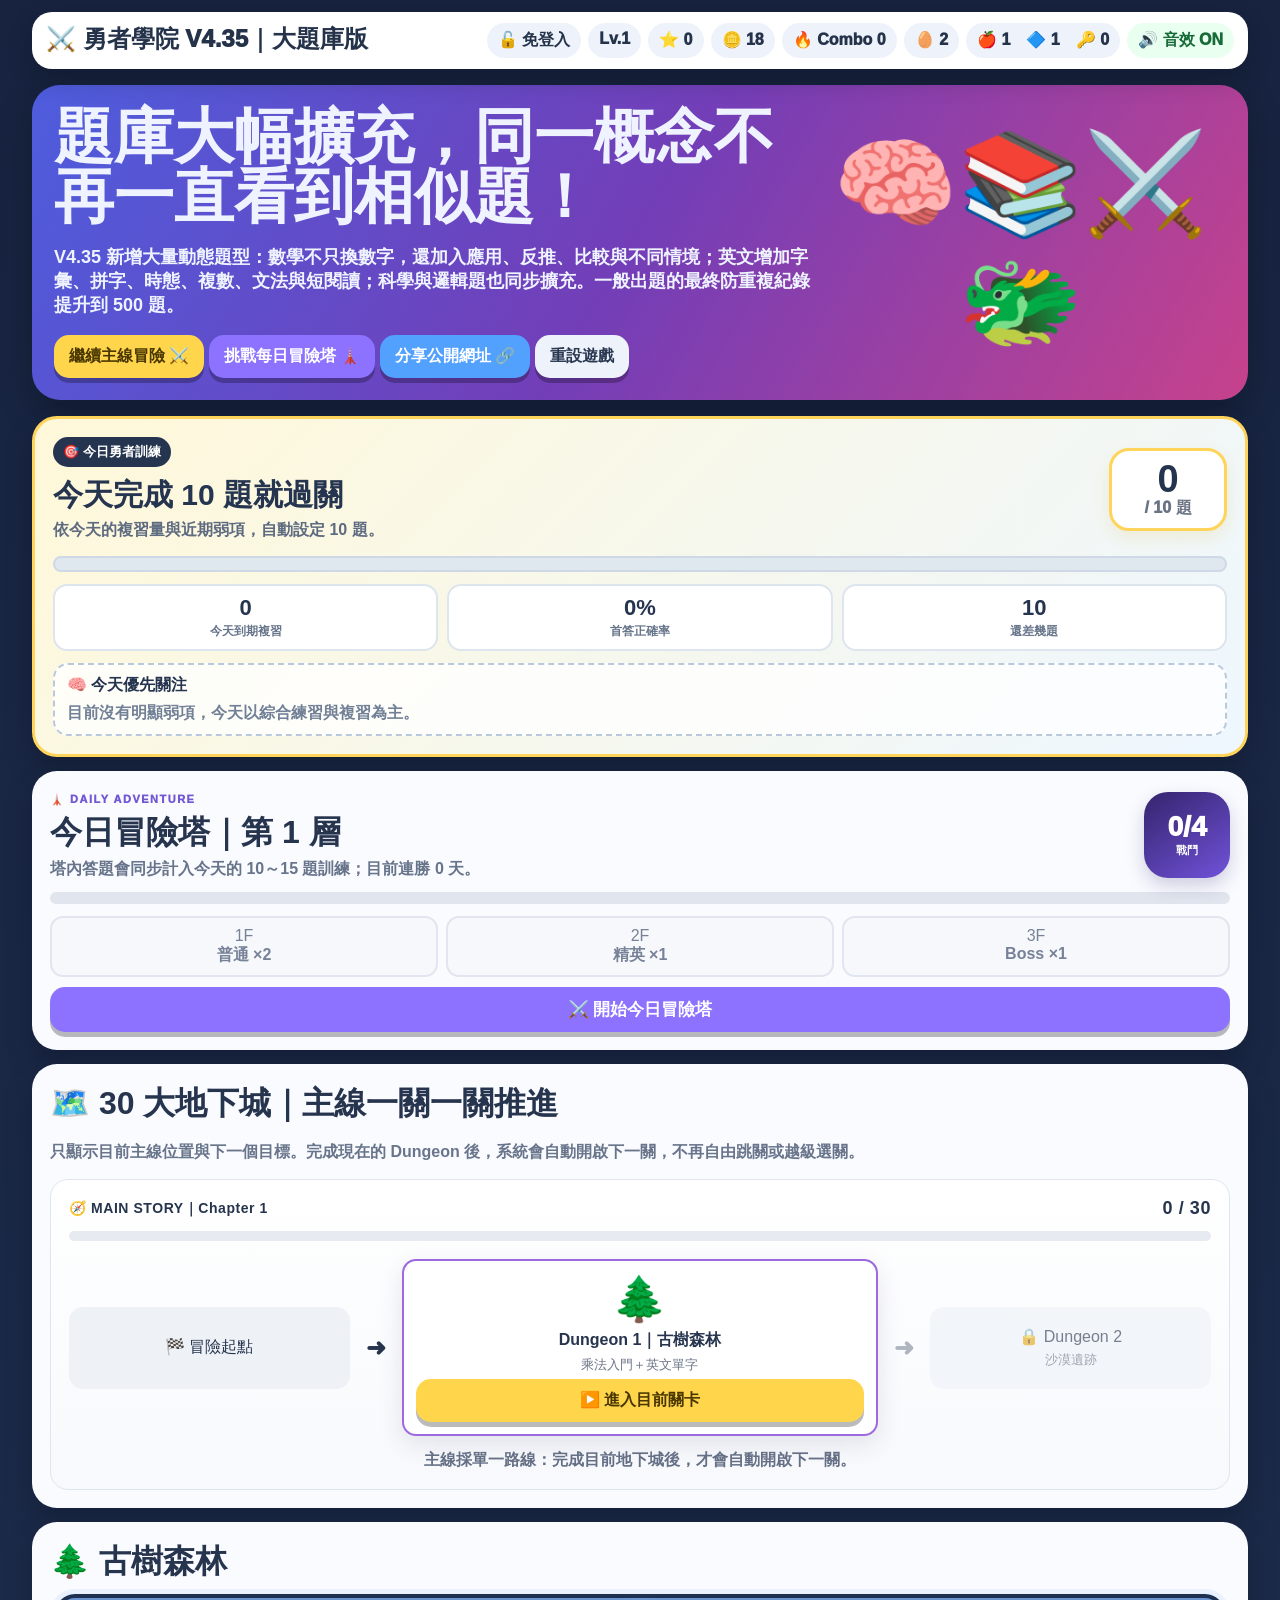
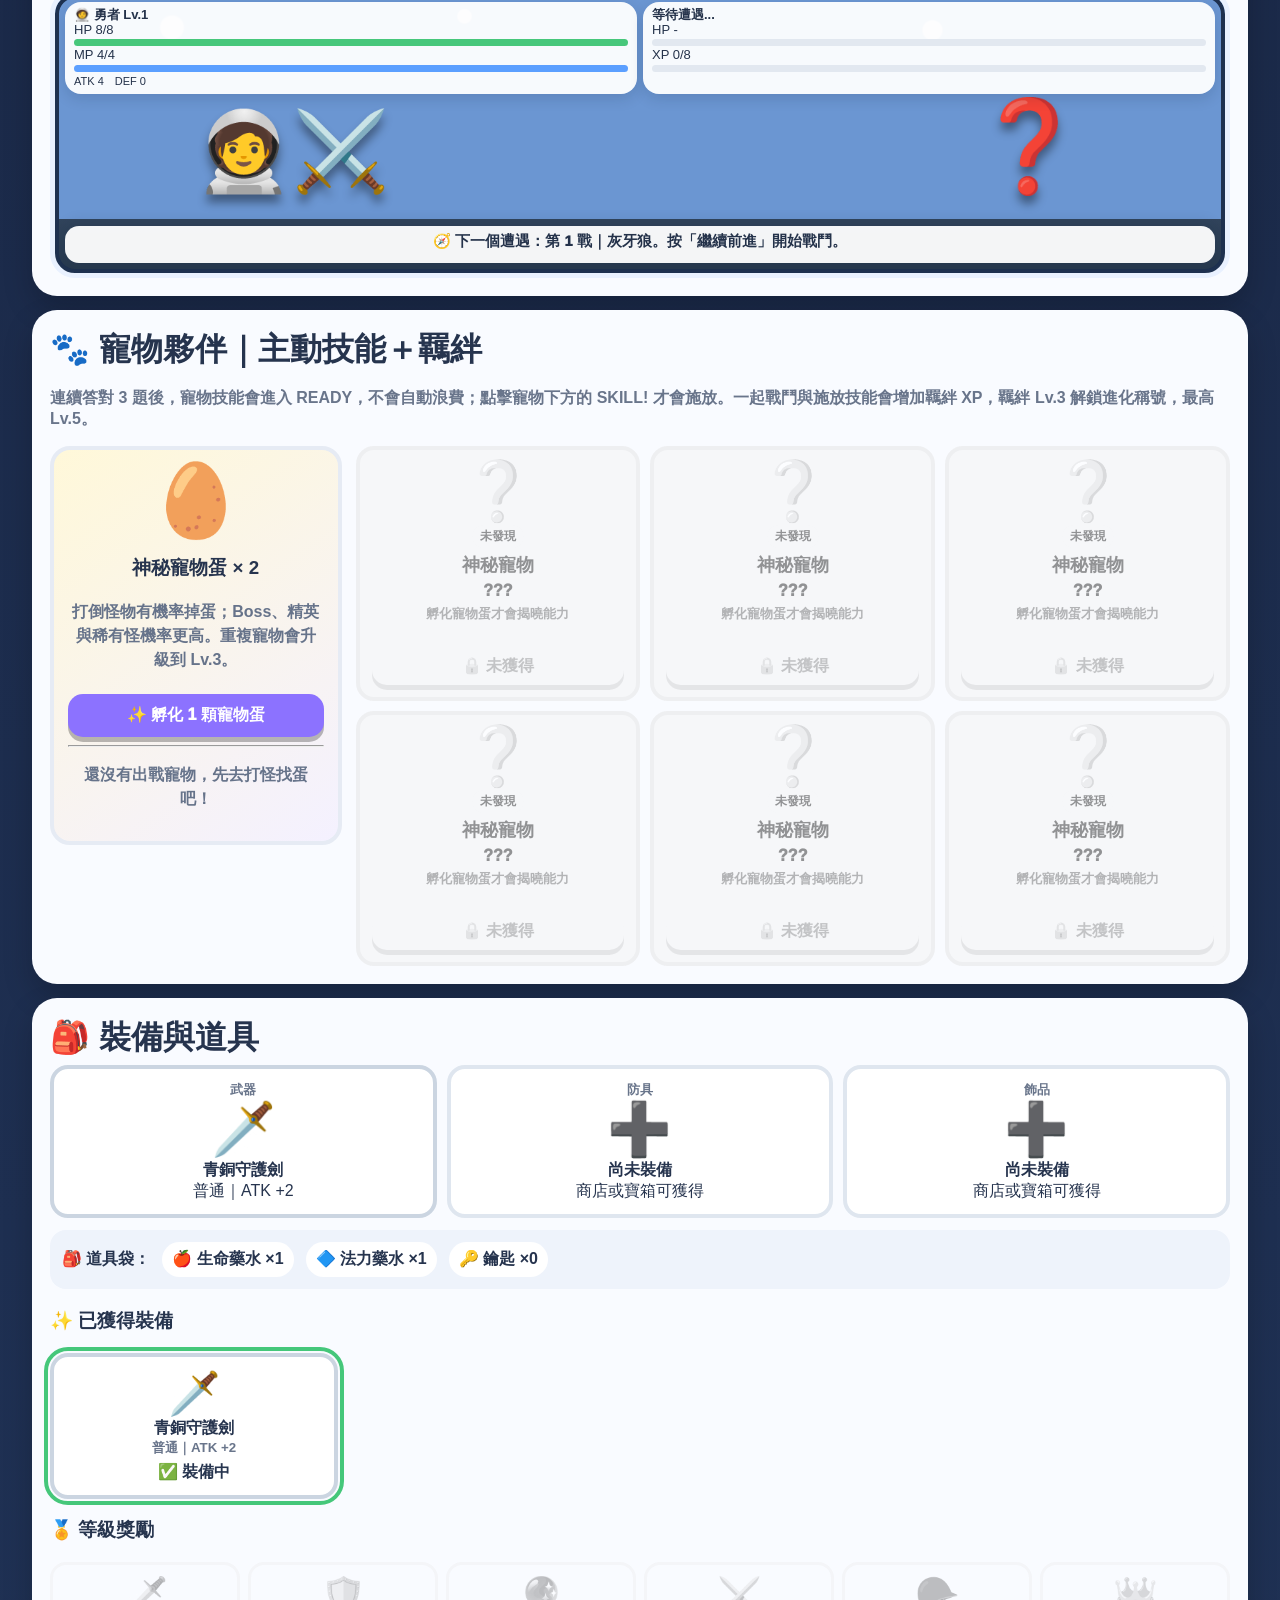
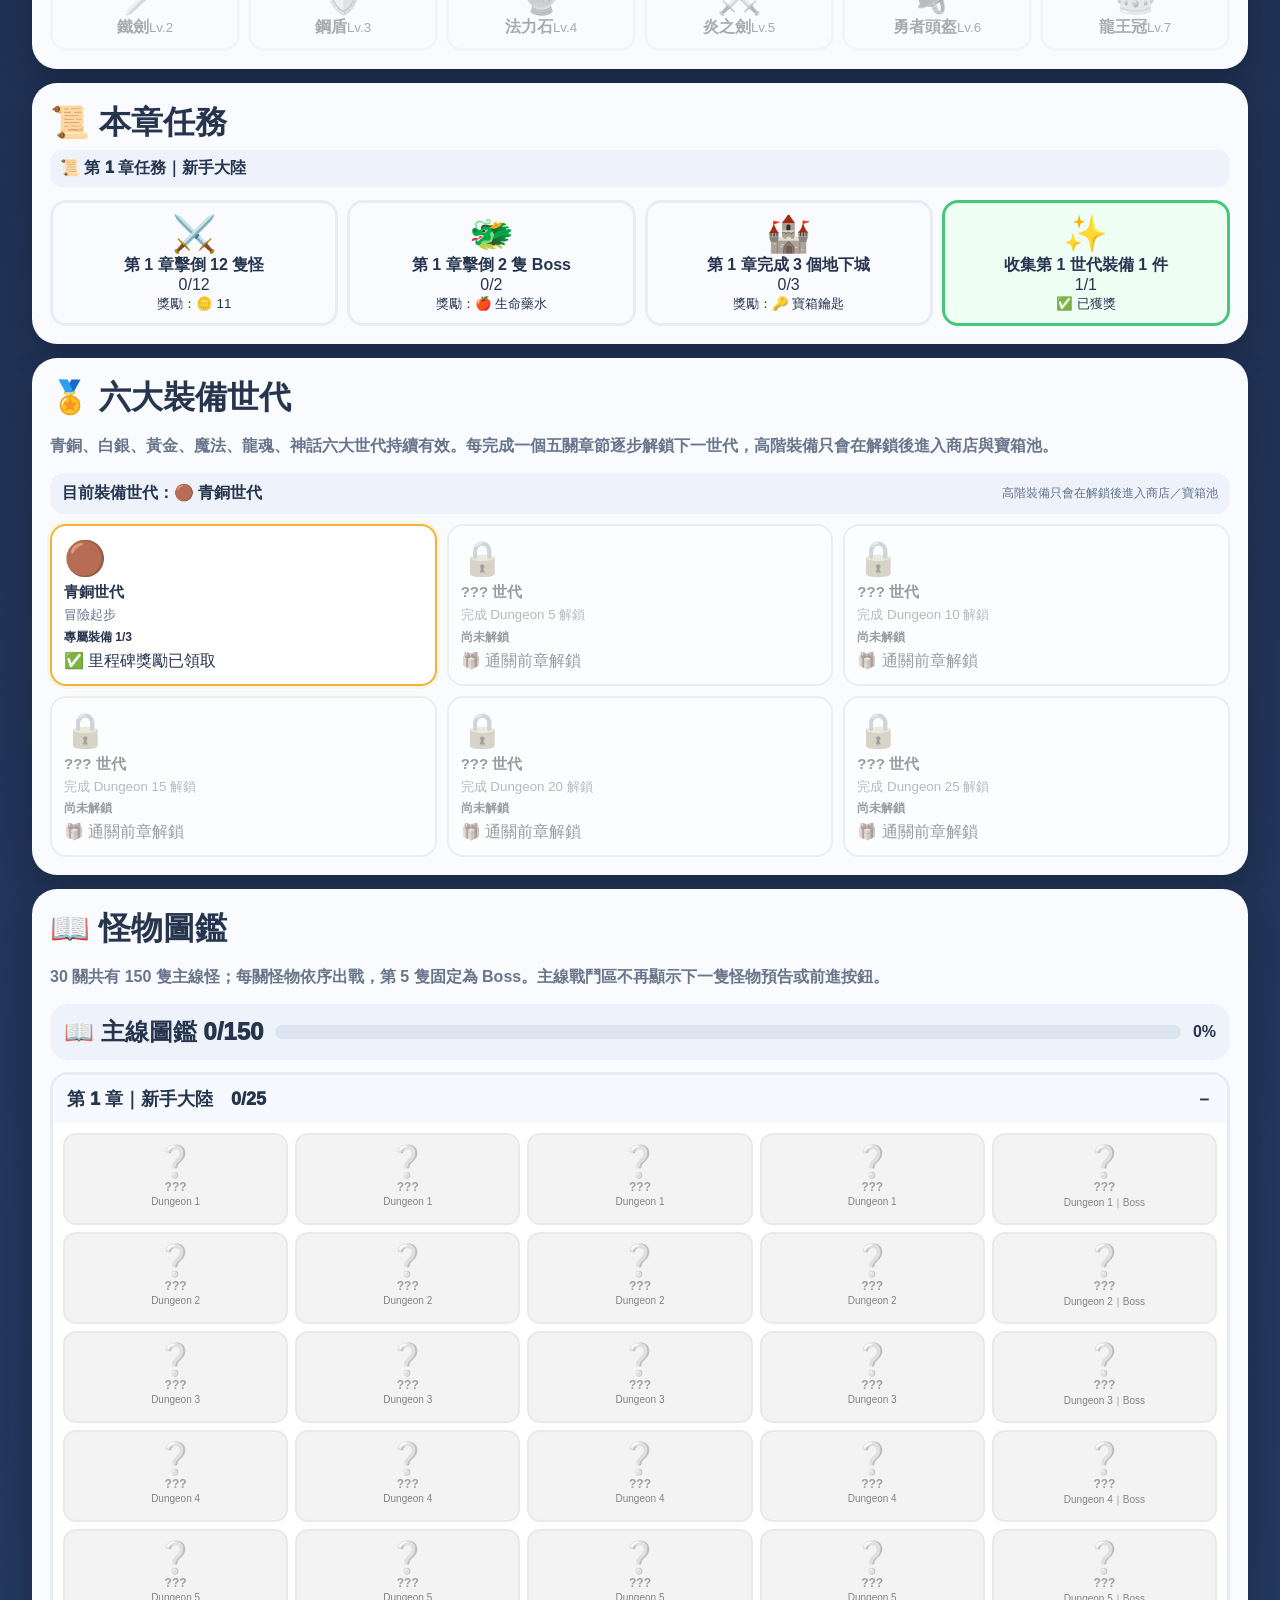
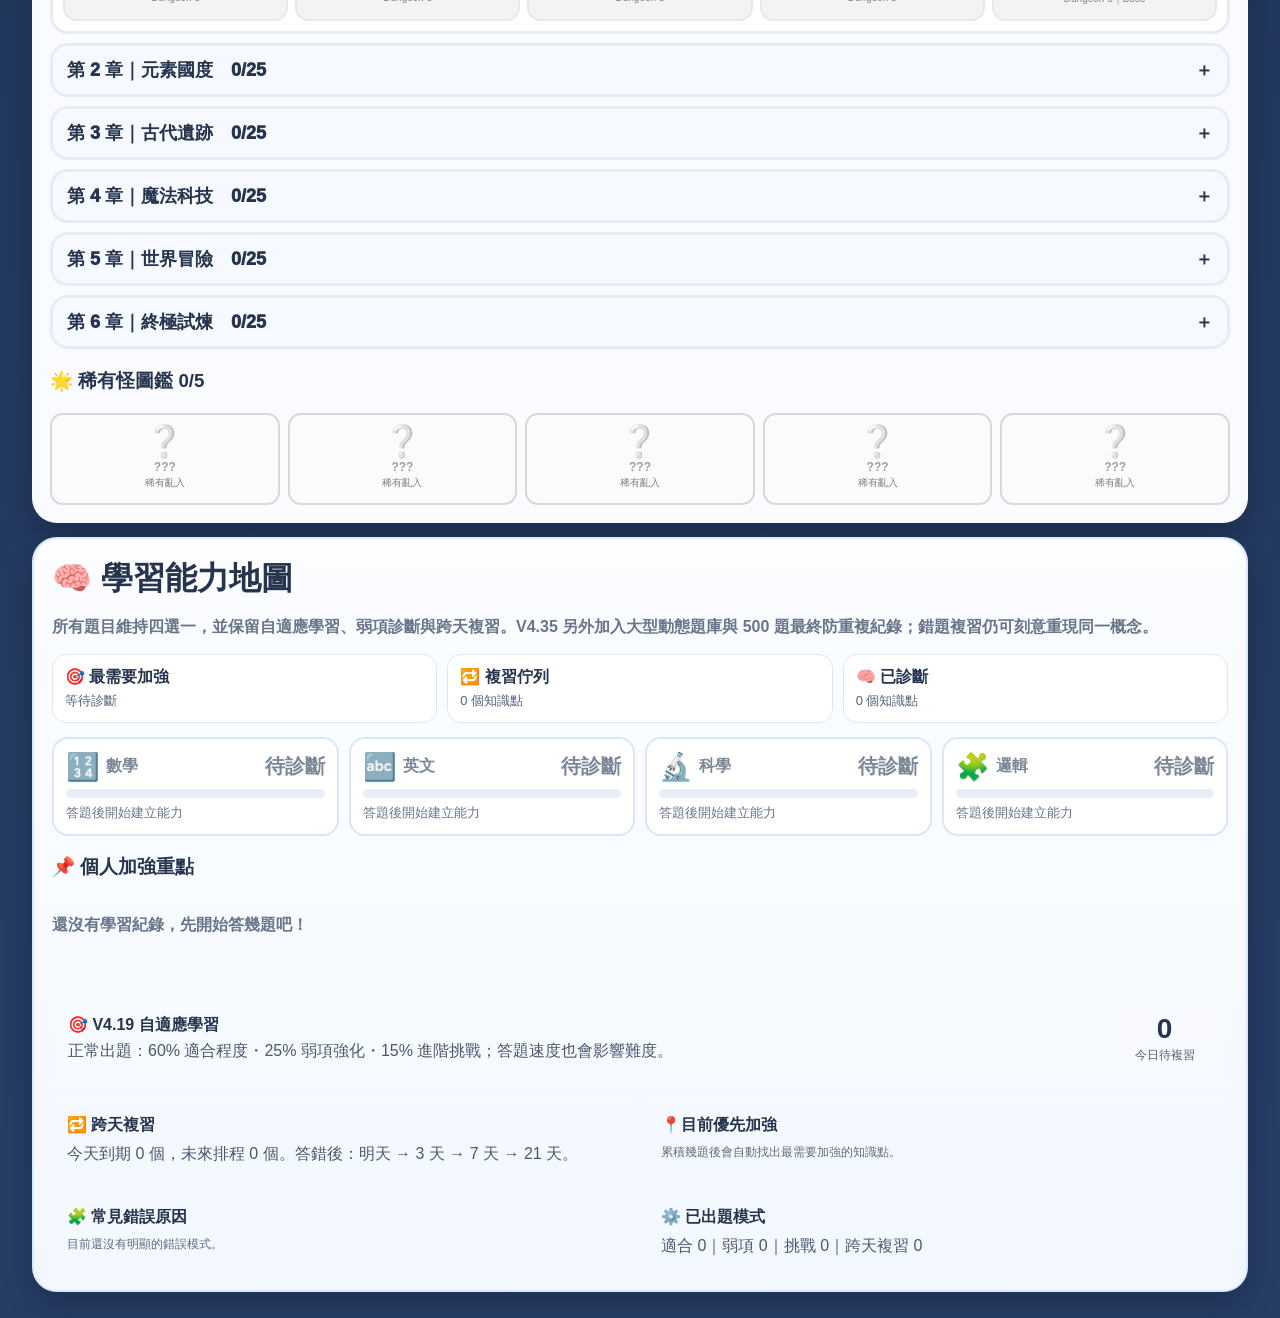
==== commit 620d73f6: "Release V4.35 expanded question bank" ====
--- a/index.html
+++ b/index.html
@@ -4,8 +4,8 @@
 <meta charset="utf-8">
 <meta name="viewport" content="width=device-width,initial-scale=1,user-scalable=no">
 <meta name="theme-color" content="#17233f">
-<meta name="description" content="勇者學院 V4.34：主線只保留單一戰鬥畫面，取消繼續前進與下一隻怪物預告區塊；進入地下城後直接戰鬥，擊敗一隻後下一隻直接換進同一戰鬥區。所有學習題維持四選一。">
-<title>勇者學院 V4.34｜純戰鬥主線版</title>
+<meta name="description" content="勇者學院 V4.35：大幅擴充數學、英文、科學與邏輯題庫。同一學習概念加入更多問法與情境，最終防重複歷史延長到 500 題；保留純戰鬥主線、四選一、自適應學習與英文 1/3。">
+<title>勇者學院 V4.35｜大題庫版</title>
 <link rel="stylesheet" href="style.css">
 <link rel="stylesheet" href="battle-v412.css">
 <link rel="stylesheet" href="battle-v421.css">
@@ -25,8 +25,8 @@
 </head>
 <body>
 <div class="app">
-<header class="top"><div class="brand">⚔️ 勇者學院 V4.34｜純戰鬥主線版</div><div class="hud"><div class="pill">🔓 免登入</div><div class="pill">Lv.<span id="lv">1</span></div><div class="pill">⭐ <span id="stars">0</span></div><div class="pill">🪙 <span id="coins">0</span></div><div class="pill">🔥 Combo <span id="combo">0</span></div><div class="pill">🥚 <span id="eggCount">0</span></div><div class="pill">🍎 <span id="bagP">0</span>　🔷 <span id="bagE">0</span>　🔑 <span id="bagK">0</span></div></div></header>
-<section class="hero"><div><h1>主線只顯示戰鬥畫面，打完一隻直接接下一隻！</h1><p>V4.34 完全取消主線中的「繼續前進」與下一隻怪物預告區塊。進入地下城後直接停留在同一個戰鬥舞台，怪物被擊敗後下一隻直接換上場；題目全部維持四選一。</p><button class="btn gold" onclick="startAdventure()">繼續主線冒險 ⚔️</button> <button class="btn purple" onclick="v427StartTower()">挑戰每日冒險塔 🗼</button> <button class="btn blue" onclick="v430SharePublicSite()">分享公開網址 🔗</button> <button class="btn soft" onclick="resetGame()">重設遊戲</button></div><div class="art">🧑‍🚀⚔️🐺➡️🐲</div></section>
+<header class="top"><div class="brand">⚔️ 勇者學院 V4.35｜大題庫版</div><div class="hud"><div class="pill">🔓 免登入</div><div class="pill">Lv.<span id="lv">1</span></div><div class="pill">⭐ <span id="stars">0</span></div><div class="pill">🪙 <span id="coins">0</span></div><div class="pill">🔥 Combo <span id="combo">0</span></div><div class="pill">🥚 <span id="eggCount">0</span></div><div class="pill">🍎 <span id="bagP">0</span>　🔷 <span id="bagE">0</span>　🔑 <span id="bagK">0</span></div></div></header>
+<section class="hero"><div><h1>題庫大幅擴充，同一概念不再一直看到相似題！</h1><p>V4.35 新增大量動態題型：數學不只換數字，還加入應用、反推、比較與不同情境；英文增加字彙、拼字、時態、複數、文法與短閱讀；科學與邏輯題也同步擴充。一般出題的最終防重複紀錄提升到 500 題。</p><button class="btn gold" onclick="startAdventure()">繼續主線冒險 ⚔️</button> <button class="btn purple" onclick="v427StartTower()">挑戰每日冒險塔 🗼</button> <button class="btn blue" onclick="v430SharePublicSite()">分享公開網址 🔗</button> <button class="btn soft" onclick="resetGame()">重設遊戲</button></div><div class="art">🧠📚⚔️🐲</div></section>
 <section class="card daily425Card"><div id="dailyMission425"></div></section>
 <section class="card"><div id="dailyTower427"></div></section>
 <section class="card"><h2>🗺️ 30 大地下城｜主線一關一關推進</h2><p class="sub">只顯示目前主線位置與下一個目標。完成現在的 Dungeon 後，系統會自動開啟下一關，不再自由跳關或越級選關。</p><div class="map" id="map"></div></section>
@@ -36,7 +36,7 @@
 <section class="card"><h2>📜 本章任務</h2><div class="quests" id="quests"></div></section>
 <section class="card"><h2>🏅 六大裝備世代</h2><p class="sub">青銅、白銀、黃金、魔法、龍魂、神話六大世代持續有效。每完成一個五關章節逐步解鎖下一世代，高階裝備只會在解鎖後進入商店與寶箱池。</p><div id="progressionPanel"></div></section>
 <section class="card"><h2>📖 怪物圖鑑</h2><p class="sub">30 關共有 150 隻主線怪；每關怪物依序出戰，第 5 隻固定為 Boss。主線戰鬥區不再顯示下一隻怪物預告或前進按鈕。</p><div id="monsterDex"></div></section>
-<section class="card learning417Card"><h2>🧠 學習能力地圖</h2><p class="sub">所有題目統一為四選一，仍共用自適應學習、弱項診斷、跨天複習與 180 題防重複機制；只簡化答題方式，不會清除既有學習紀錄。</p><div id="learningMap"></div></section>
+<section class="card learning417Card"><h2>🧠 學習能力地圖</h2><p class="sub">所有題目維持四選一，並保留自適應學習、弱項診斷與跨天複習。V4.35 另外加入大型動態題庫與 500 題最終防重複紀錄；錯題複習仍可刻意重現同一概念。</p><div id="learningMap"></div></section>
 </div>
 <div class="qmodal" id="qModal"><div class="qbox"><div class="qtag" id="qTag"></div><h2 id="qTitle">🎯 四選一｜選出正確答案</h2><div class="prompt" id="qPrompt"></div><div class="answers" id="qAnswers"></div></div></div>
 <div class="levelModal" id="levelModal"><div class="levelBox"><div style="font-size:82px">✨⚔️✨</div><h2>LEVEL UP!</h2><p id="levelText"></p><button class="btn purple" onclick="closeLevel()">繼續</button></div></div>
@@ -72,6 +72,8 @@
 <script src="input-hotfix-v429.js"></script>
 <script src="public-v430.js"></script>
 <script src="linear-v431.js"></script>
-<script src="clean-battle-v432.js?v=434"></script>
+<script src="clean-battle-v432.js?v=435"></script>
+<script src="question-bank-v434.js?v=435"></script>
+<script src="question-quality-v435.js?v=435"></script>
 </body>
 </html>
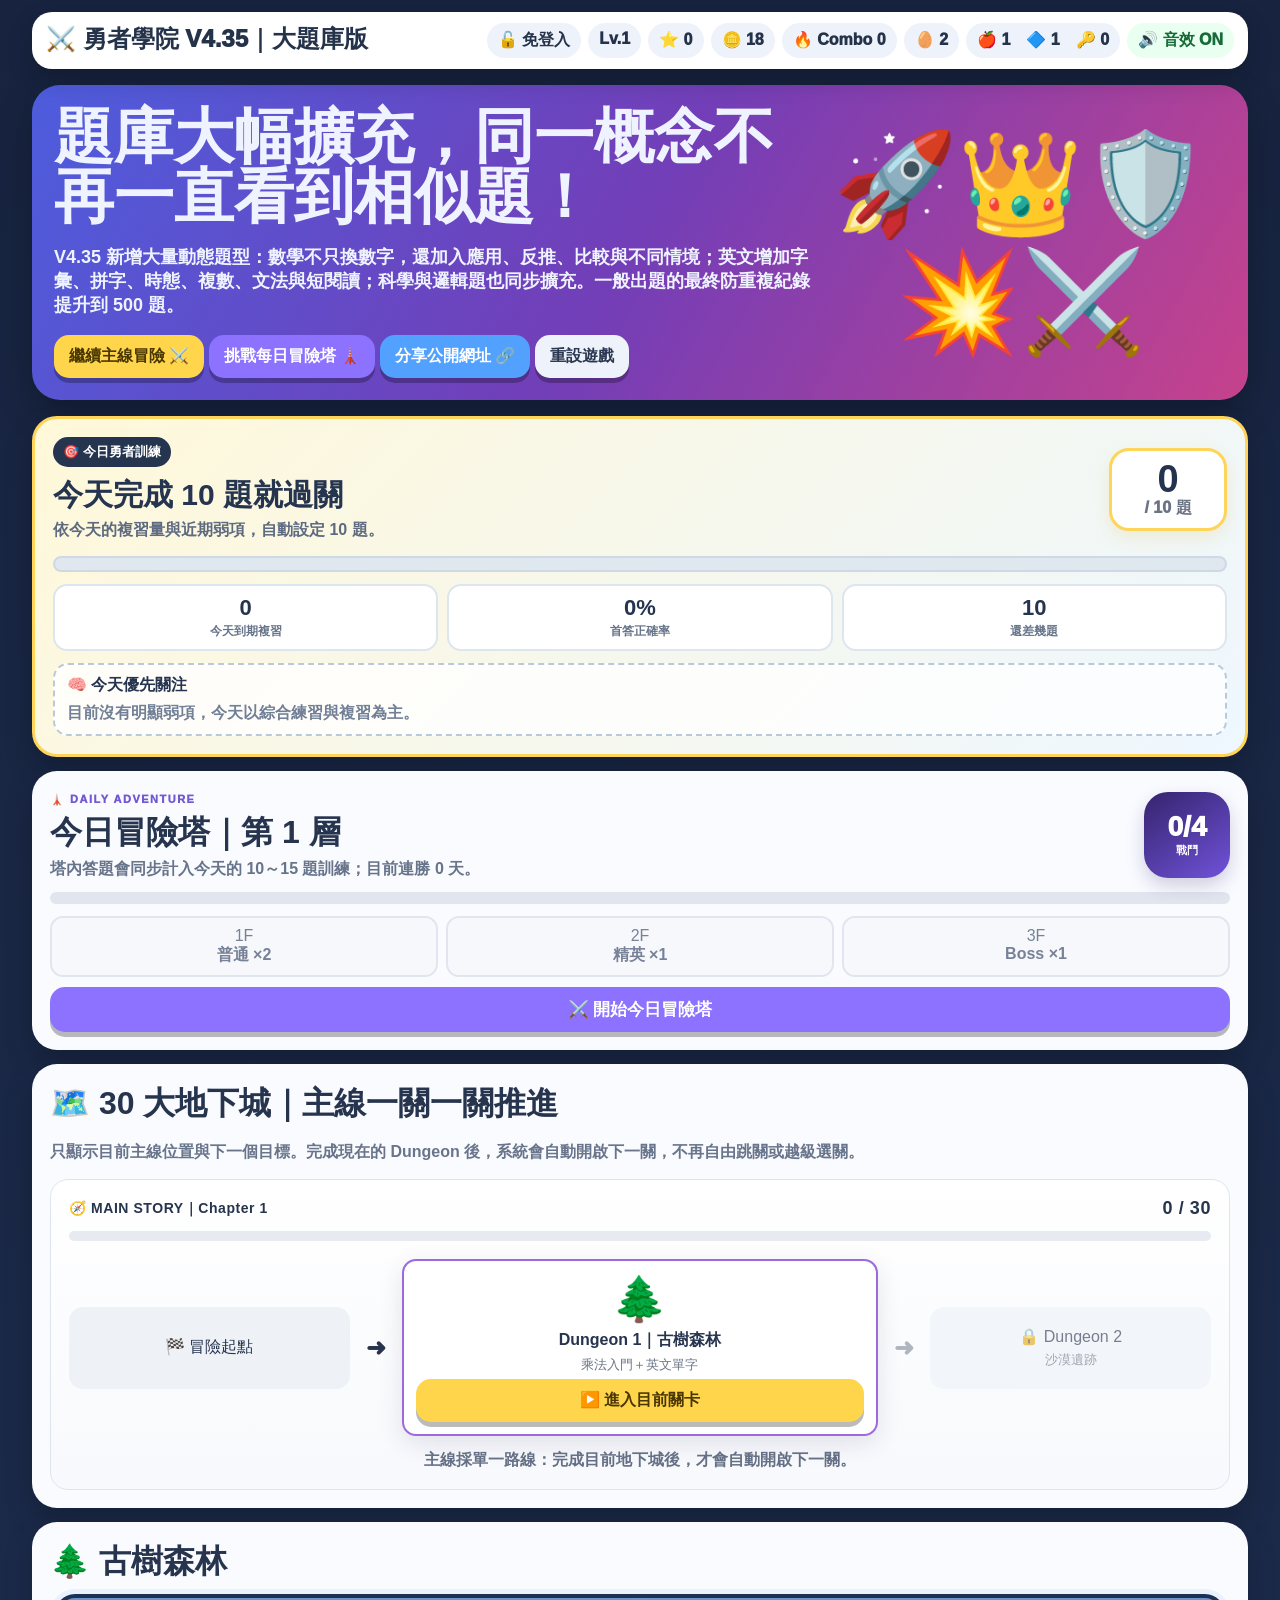
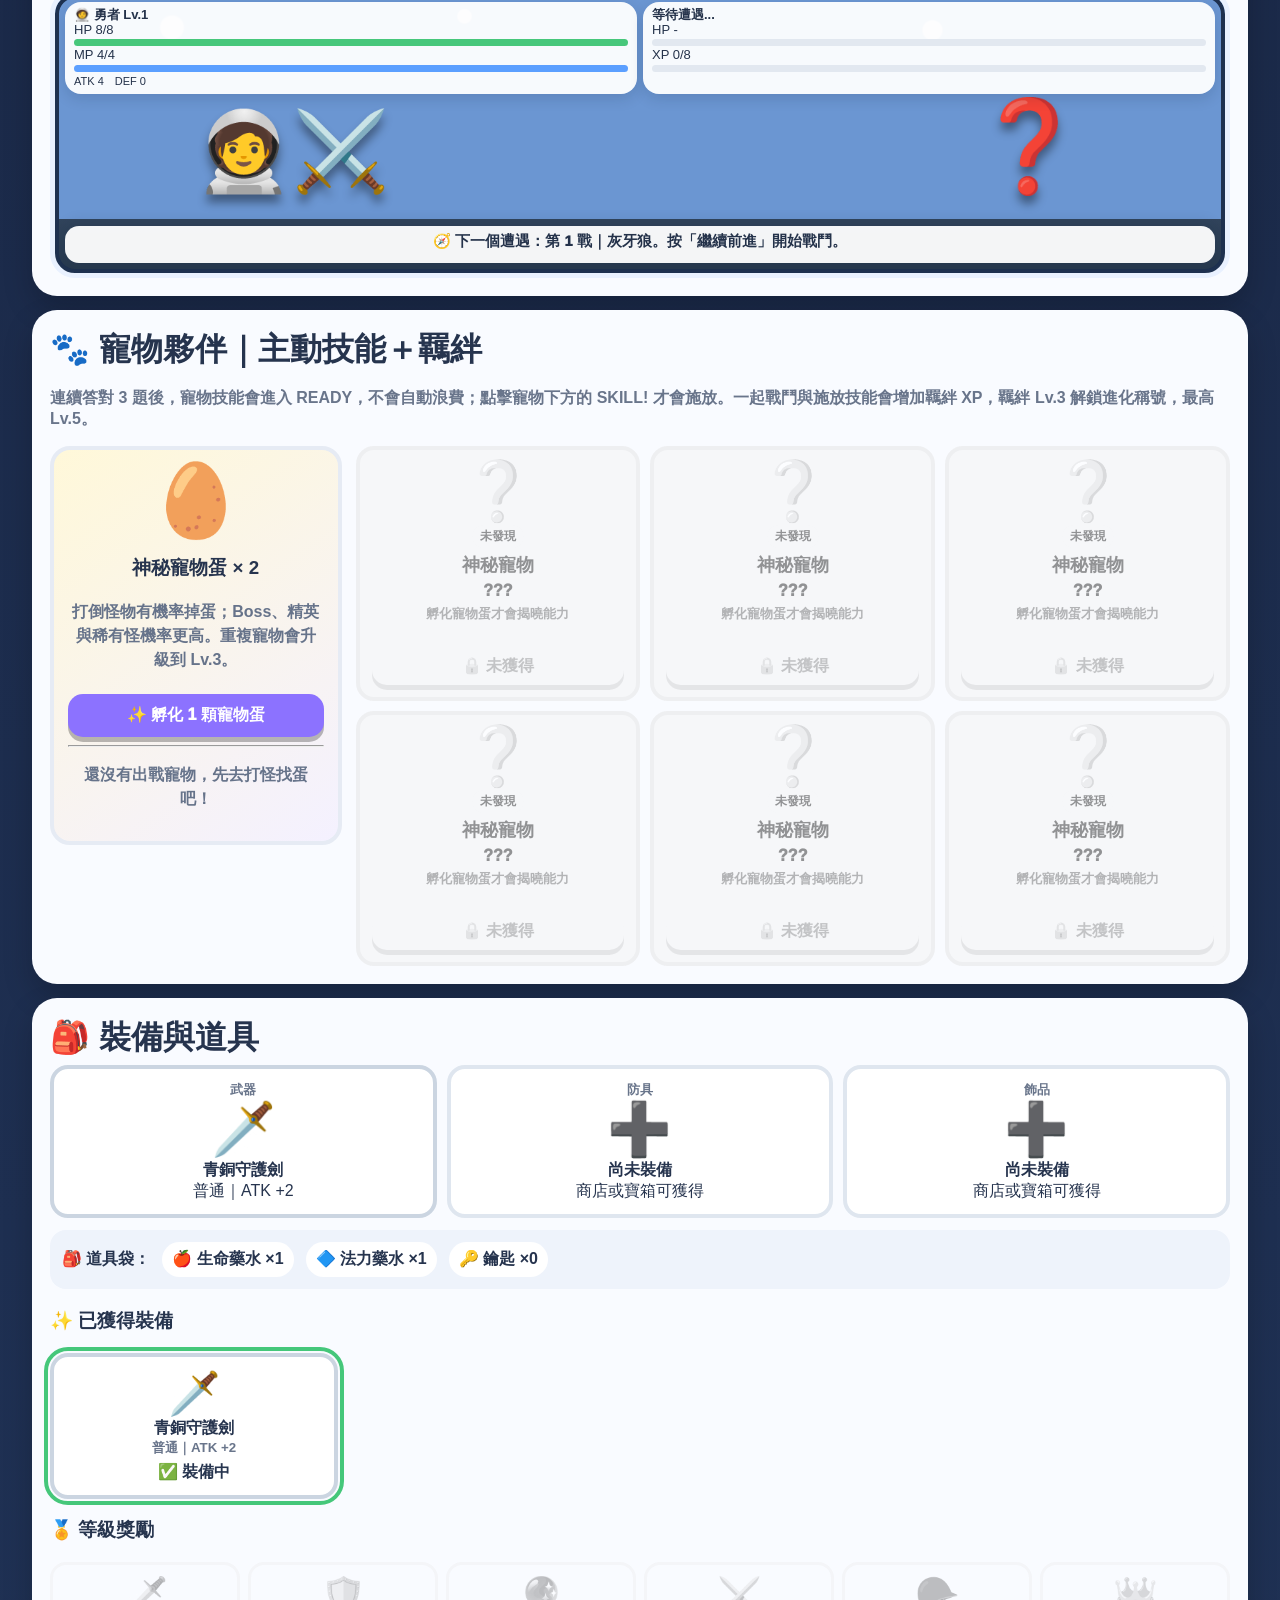
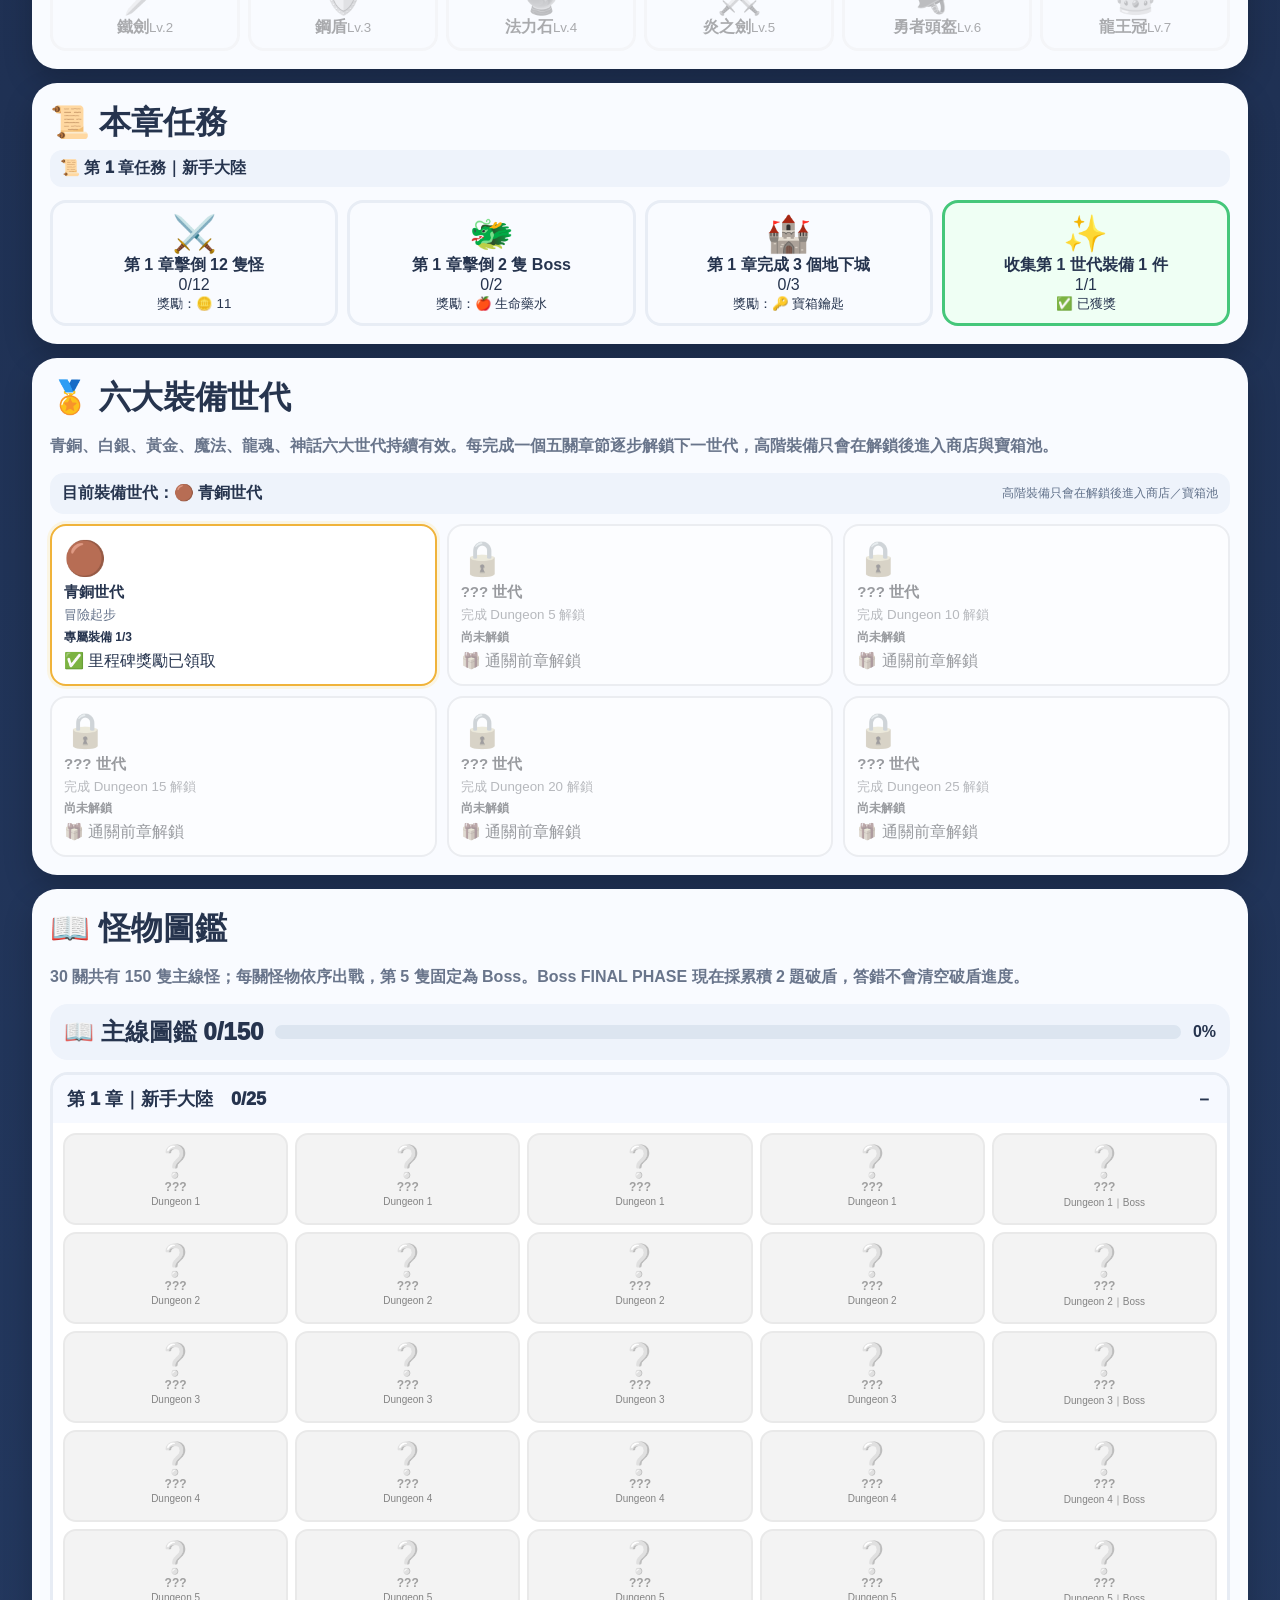
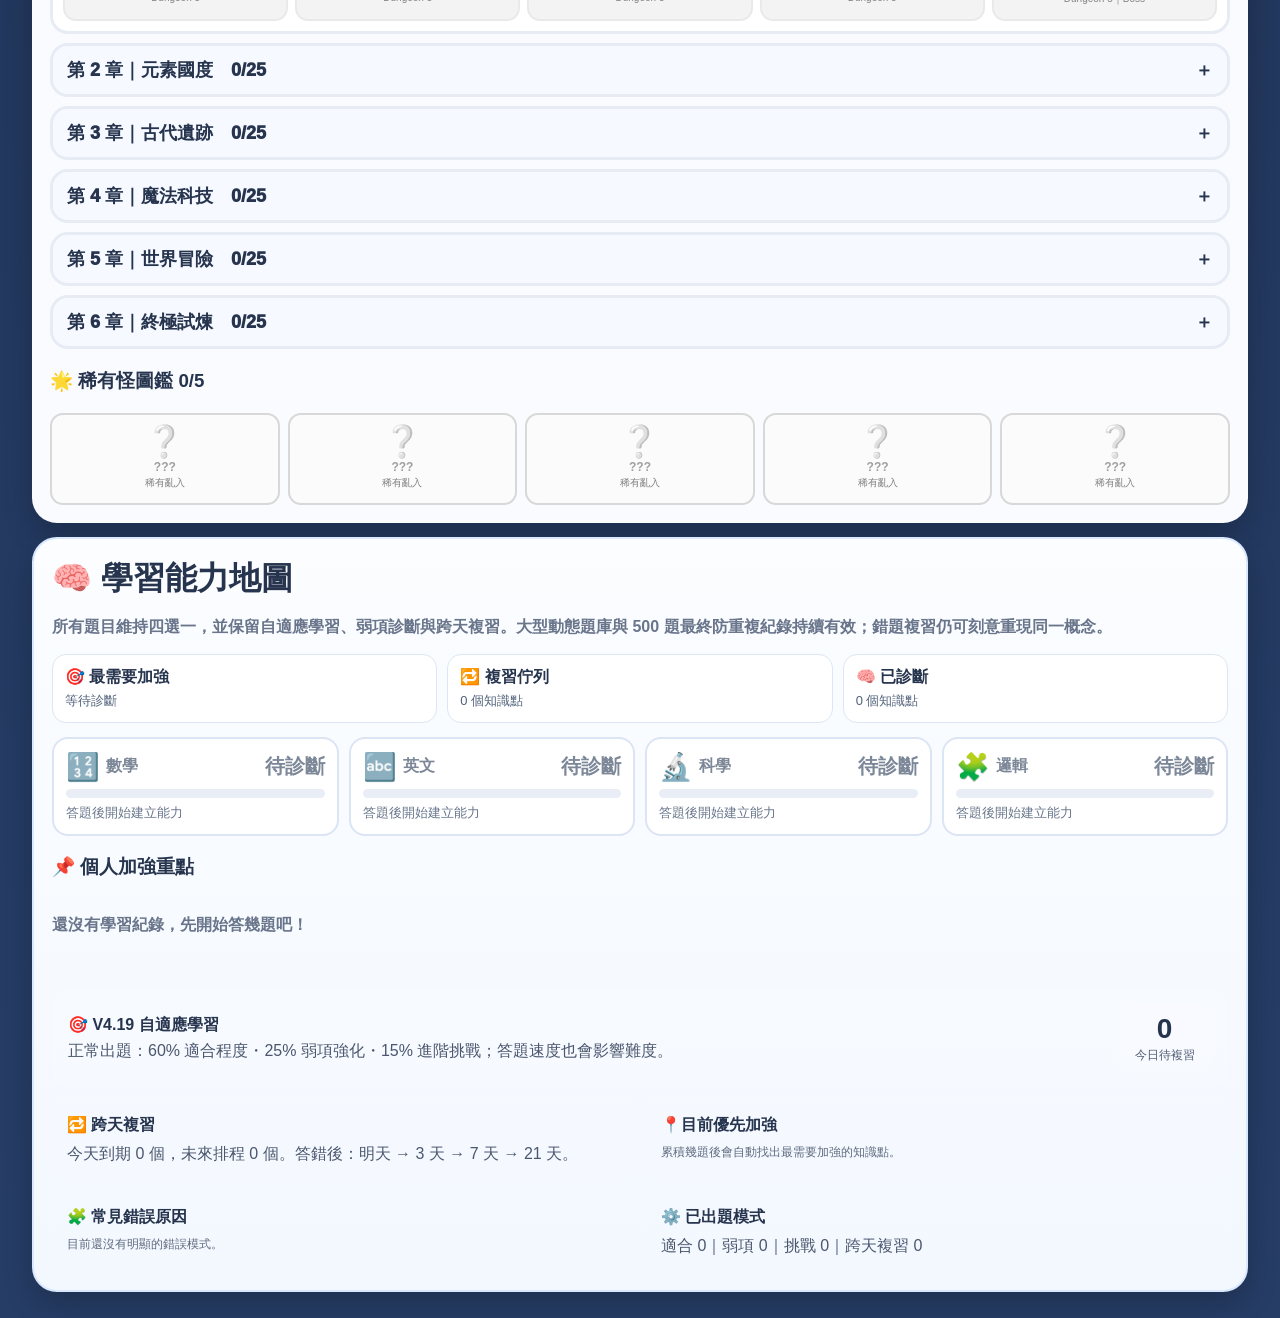
==== commit c0bbe6c5: "Release V4.36 Boss battle shield hotfix" ====
--- a/index.html
+++ b/index.html
@@ -4,8 +4,8 @@
 <meta charset="utf-8">
 <meta name="viewport" content="width=device-width,initial-scale=1,user-scalable=no">
 <meta name="theme-color" content="#17233f">
-<meta name="description" content="勇者學院 V4.35：大幅擴充數學、英文、科學與邏輯題庫。同一學習概念加入更多問法與情境，最終防重複歷史延長到 500 題；保留純戰鬥主線、四選一、自適應學習與英文 1/3。">
-<title>勇者學院 V4.35｜大題庫版</title>
+<meta name="description" content="勇者學院 V4.36：修正 Boss FINAL PHASE 護盾造成長時間打不完的問題。破盾改為累積答對 2 題，答錯不會清空進度，並修正破盾瞬間卡在 1 HP 的邊界情況。保留 V4.35 大題庫、純戰鬥主線、四選一、自適應學習與英文 1/3。">
+<title>勇者學院 V4.36｜Boss 戰修正版</title>
 <link rel="stylesheet" href="style.css">
 <link rel="stylesheet" href="battle-v412.css">
 <link rel="stylesheet" href="battle-v421.css">
@@ -25,8 +25,8 @@
 </head>
 <body>
 <div class="app">
-<header class="top"><div class="brand">⚔️ 勇者學院 V4.35｜大題庫版</div><div class="hud"><div class="pill">🔓 免登入</div><div class="pill">Lv.<span id="lv">1</span></div><div class="pill">⭐ <span id="stars">0</span></div><div class="pill">🪙 <span id="coins">0</span></div><div class="pill">🔥 Combo <span id="combo">0</span></div><div class="pill">🥚 <span id="eggCount">0</span></div><div class="pill">🍎 <span id="bagP">0</span>　🔷 <span id="bagE">0</span>　🔑 <span id="bagK">0</span></div></div></header>
-<section class="hero"><div><h1>題庫大幅擴充，同一概念不再一直看到相似題！</h1><p>V4.35 新增大量動態題型：數學不只換數字，還加入應用、反推、比較與不同情境；英文增加字彙、拼字、時態、複數、文法與短閱讀；科學與邏輯題也同步擴充。一般出題的最終防重複紀錄提升到 500 題。</p><button class="btn gold" onclick="startAdventure()">繼續主線冒險 ⚔️</button> <button class="btn purple" onclick="v427StartTower()">挑戰每日冒險塔 🗼</button> <button class="btn blue" onclick="v430SharePublicSite()">分享公開網址 🔗</button> <button class="btn soft" onclick="resetGame()">重設遊戲</button></div><div class="art">🧠📚⚔️🐲</div></section>
+<header class="top"><div class="brand">⚔️ 勇者學院 V4.36｜Boss 戰修正版</div><div class="hud"><div class="pill">🔓 免登入</div><div class="pill">Lv.<span id="lv">1</span></div><div class="pill">⭐ <span id="stars">0</span></div><div class="pill">🪙 <span id="coins">0</span></div><div class="pill">🔥 Combo <span id="combo">0</span></div><div class="pill">🥚 <span id="eggCount">0</span></div><div class="pill">🍎 <span id="bagP">0</span>　🔷 <span id="bagE">0</span>　🔑 <span id="bagK">0</span></div></div></header>
+<section class="hero"><div><h1>月球基地司令現在可以正常打完了！</h1><p>V4.36 修正 Boss 最後階段的破盾規則：現在只要累積答對 2 題就能 BREAK，答錯不會把進度全部歸零；如果破盾瞬間 Boss 被舊判定卡在 1 HP，也會直接完成擊殺。V4.35 的大題庫與 500 題防重複機制全部保留。</p><button class="btn gold" onclick="startAdventure()">繼續主線冒險 ⚔️</button> <button class="btn purple" onclick="v427StartTower()">挑戰每日冒險塔 🗼</button> <button class="btn blue" onclick="v430SharePublicSite()">分享公開網址 🔗</button> <button class="btn soft" onclick="resetGame()">重設遊戲</button></div><div class="art">🚀👑🛡️💥⚔️</div></section>
 <section class="card daily425Card"><div id="dailyMission425"></div></section>
 <section class="card"><div id="dailyTower427"></div></section>
 <section class="card"><h2>🗺️ 30 大地下城｜主線一關一關推進</h2><p class="sub">只顯示目前主線位置與下一個目標。完成現在的 Dungeon 後，系統會自動開啟下一關，不再自由跳關或越級選關。</p><div class="map" id="map"></div></section>
@@ -35,8 +35,8 @@
 <section class="card"><h2>🎒 裝備與道具</h2><div id="inventory"></div></section>
 <section class="card"><h2>📜 本章任務</h2><div class="quests" id="quests"></div></section>
 <section class="card"><h2>🏅 六大裝備世代</h2><p class="sub">青銅、白銀、黃金、魔法、龍魂、神話六大世代持續有效。每完成一個五關章節逐步解鎖下一世代，高階裝備只會在解鎖後進入商店與寶箱池。</p><div id="progressionPanel"></div></section>
-<section class="card"><h2>📖 怪物圖鑑</h2><p class="sub">30 關共有 150 隻主線怪；每關怪物依序出戰，第 5 隻固定為 Boss。主線戰鬥區不再顯示下一隻怪物預告或前進按鈕。</p><div id="monsterDex"></div></section>
-<section class="card learning417Card"><h2>🧠 學習能力地圖</h2><p class="sub">所有題目維持四選一，並保留自適應學習、弱項診斷與跨天複習。V4.35 另外加入大型動態題庫與 500 題最終防重複紀錄；錯題複習仍可刻意重現同一概念。</p><div id="learningMap"></div></section>
+<section class="card"><h2>📖 怪物圖鑑</h2><p class="sub">30 關共有 150 隻主線怪；每關怪物依序出戰，第 5 隻固定為 Boss。Boss FINAL PHASE 現在採累積 2 題破盾，答錯不會清空破盾進度。</p><div id="monsterDex"></div></section>
+<section class="card learning417Card"><h2>🧠 學習能力地圖</h2><p class="sub">所有題目維持四選一，並保留自適應學習、弱項診斷與跨天複習。大型動態題庫與 500 題最終防重複紀錄持續有效；錯題複習仍可刻意重現同一概念。</p><div id="learningMap"></div></section>
 </div>
 <div class="qmodal" id="qModal"><div class="qbox"><div class="qtag" id="qTag"></div><h2 id="qTitle">🎯 四選一｜選出正確答案</h2><div class="prompt" id="qPrompt"></div><div class="answers" id="qAnswers"></div></div></div>
 <div class="levelModal" id="levelModal"><div class="levelBox"><div style="font-size:82px">✨⚔️✨</div><h2>LEVEL UP!</h2><p id="levelText"></p><button class="btn purple" onclick="closeLevel()">繼續</button></div></div>
@@ -72,8 +72,9 @@
 <script src="input-hotfix-v429.js"></script>
 <script src="public-v430.js"></script>
 <script src="linear-v431.js"></script>
-<script src="clean-battle-v432.js?v=435"></script>
-<script src="question-bank-v434.js?v=435"></script>
-<script src="question-quality-v435.js?v=435"></script>
+<script src="clean-battle-v432.js?v=436"></script>
+<script src="question-bank-v434.js?v=436"></script>
+<script src="question-quality-v435.js?v=436"></script>
+<script src="boss-hotfix-v436.js?v=436"></script>
 </body>
 </html>
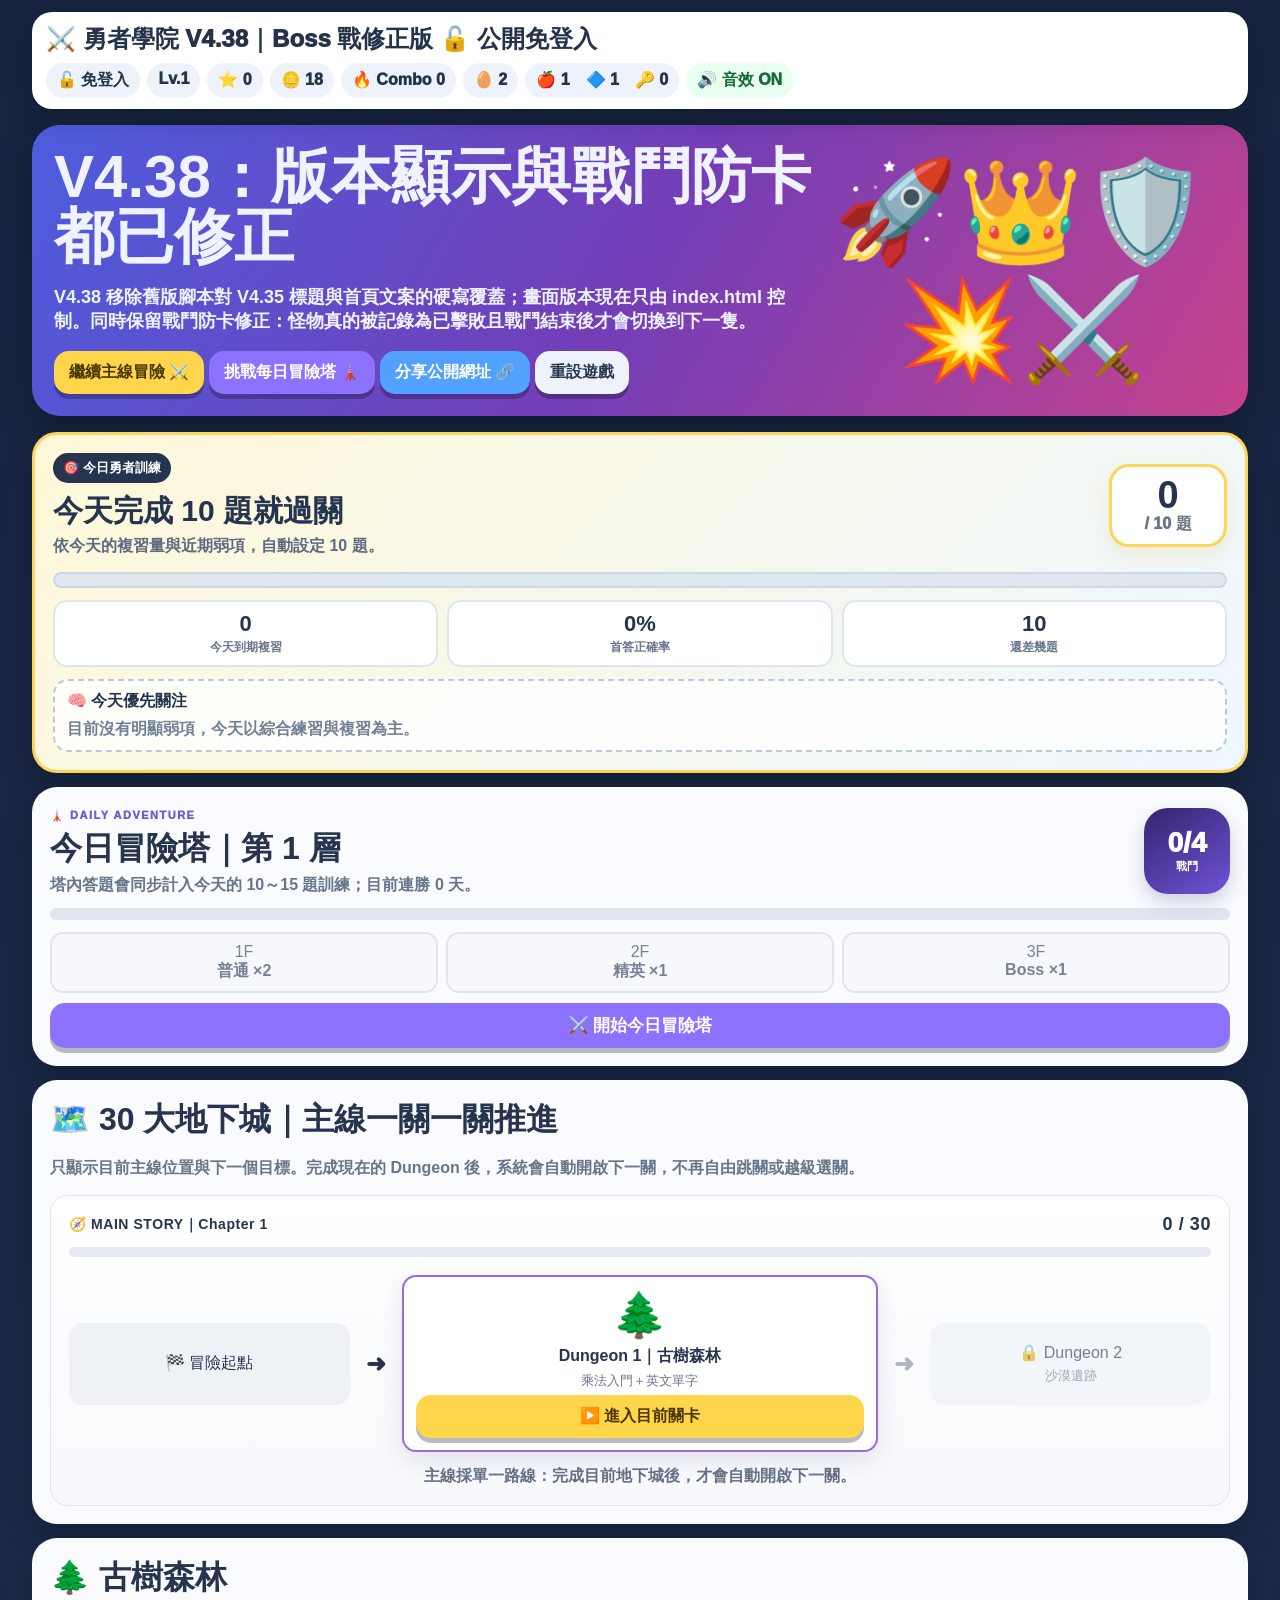
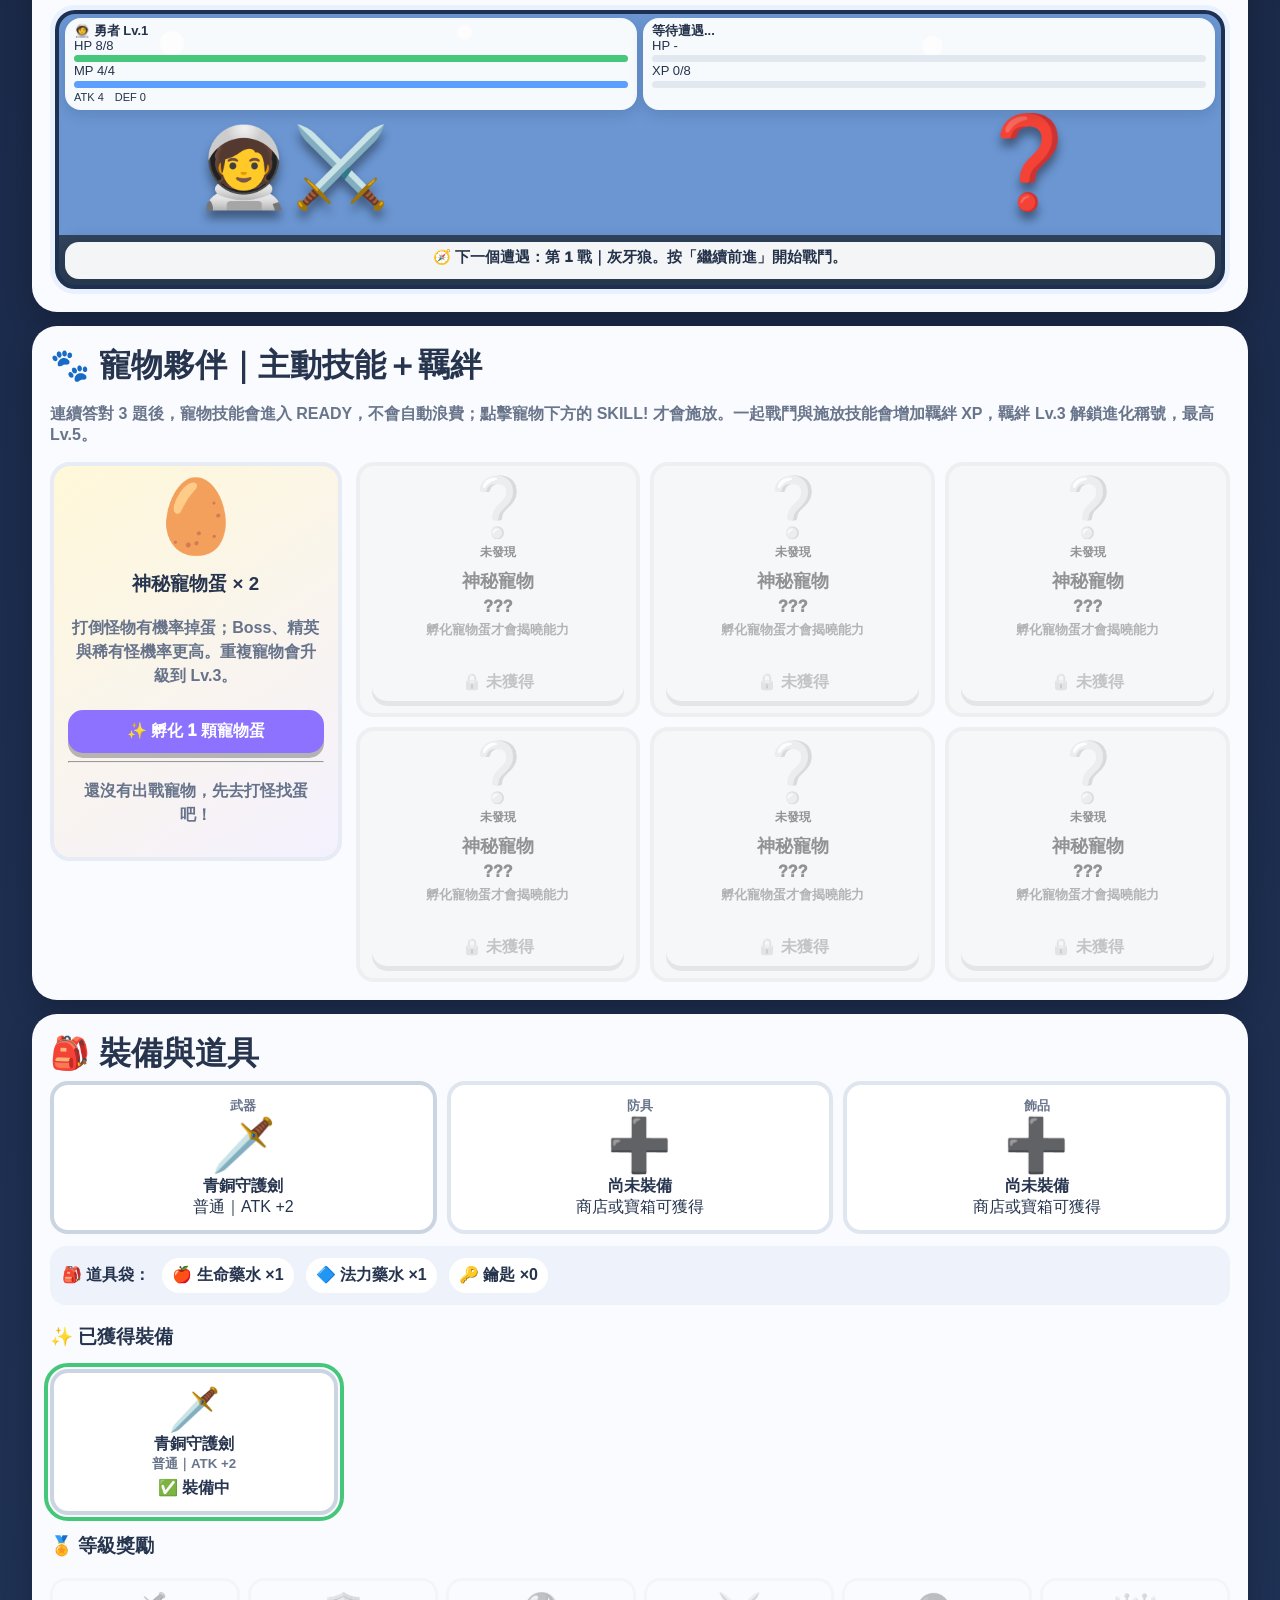
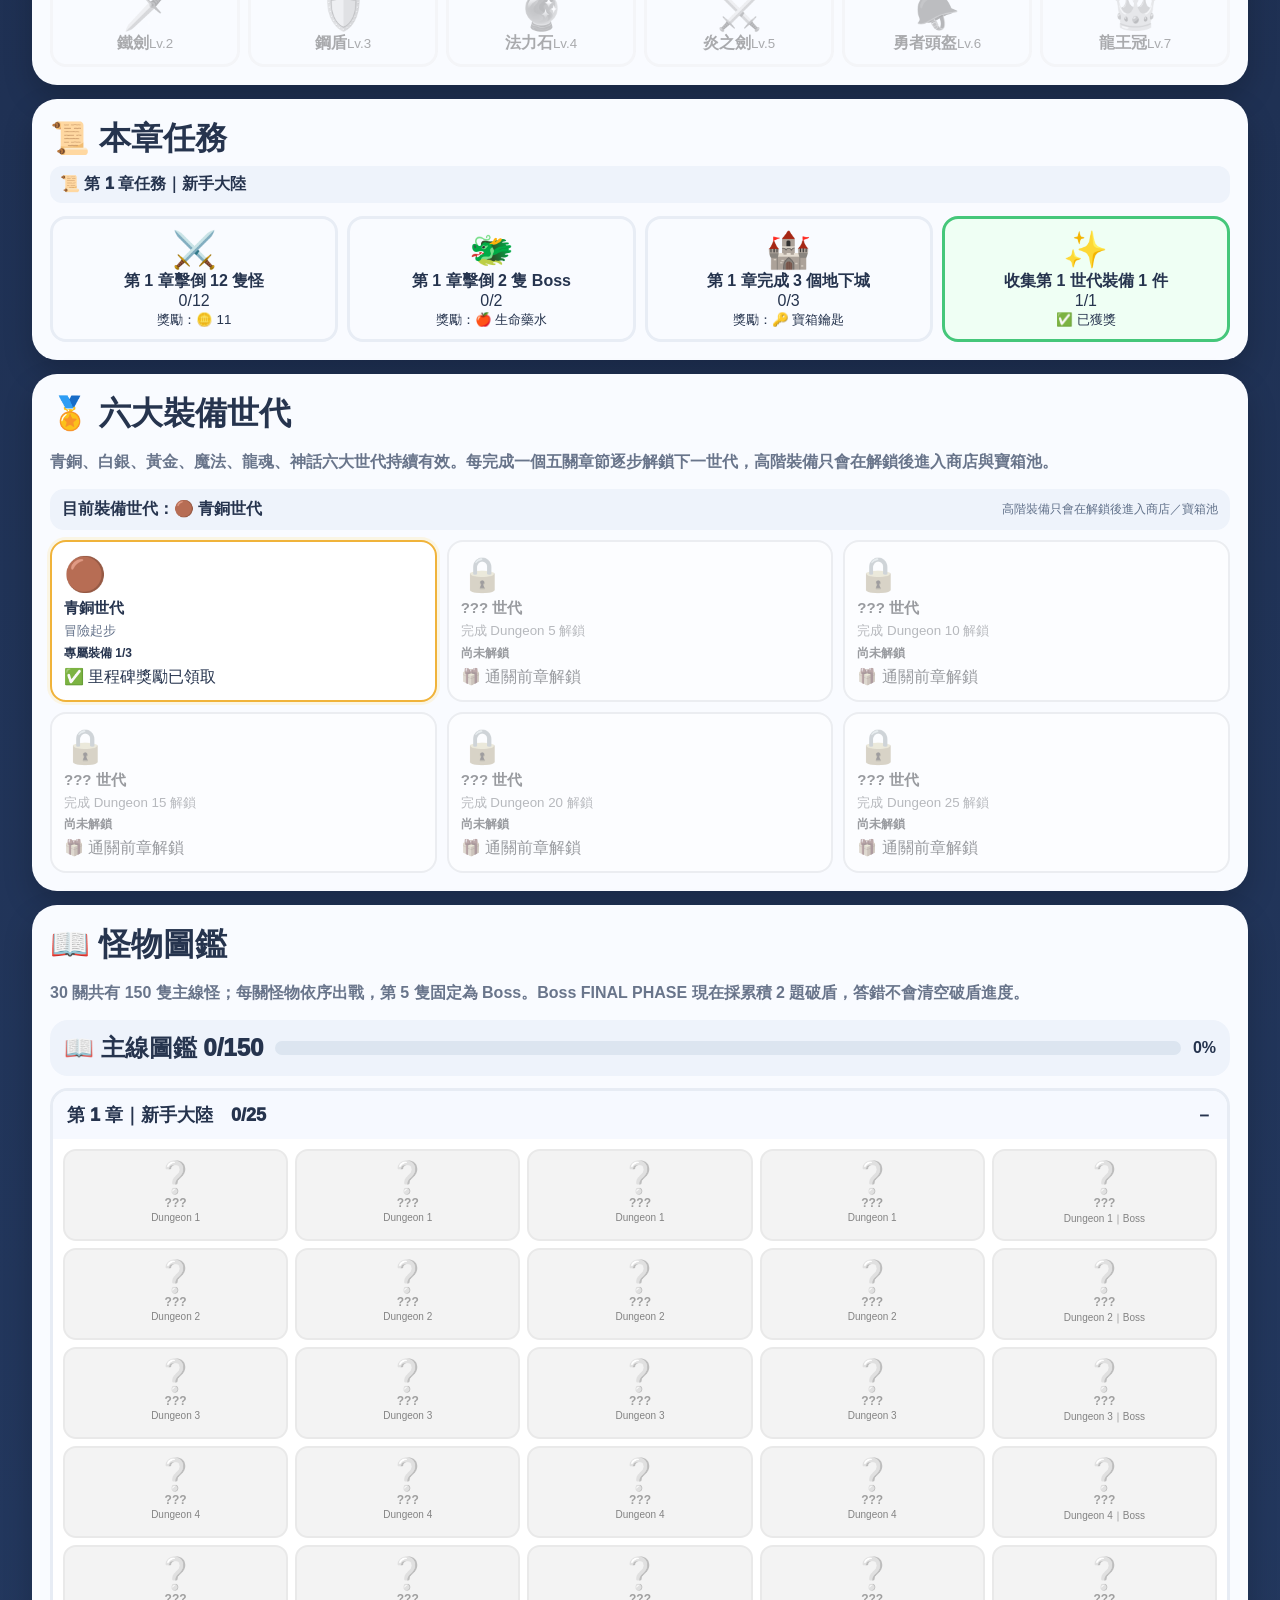
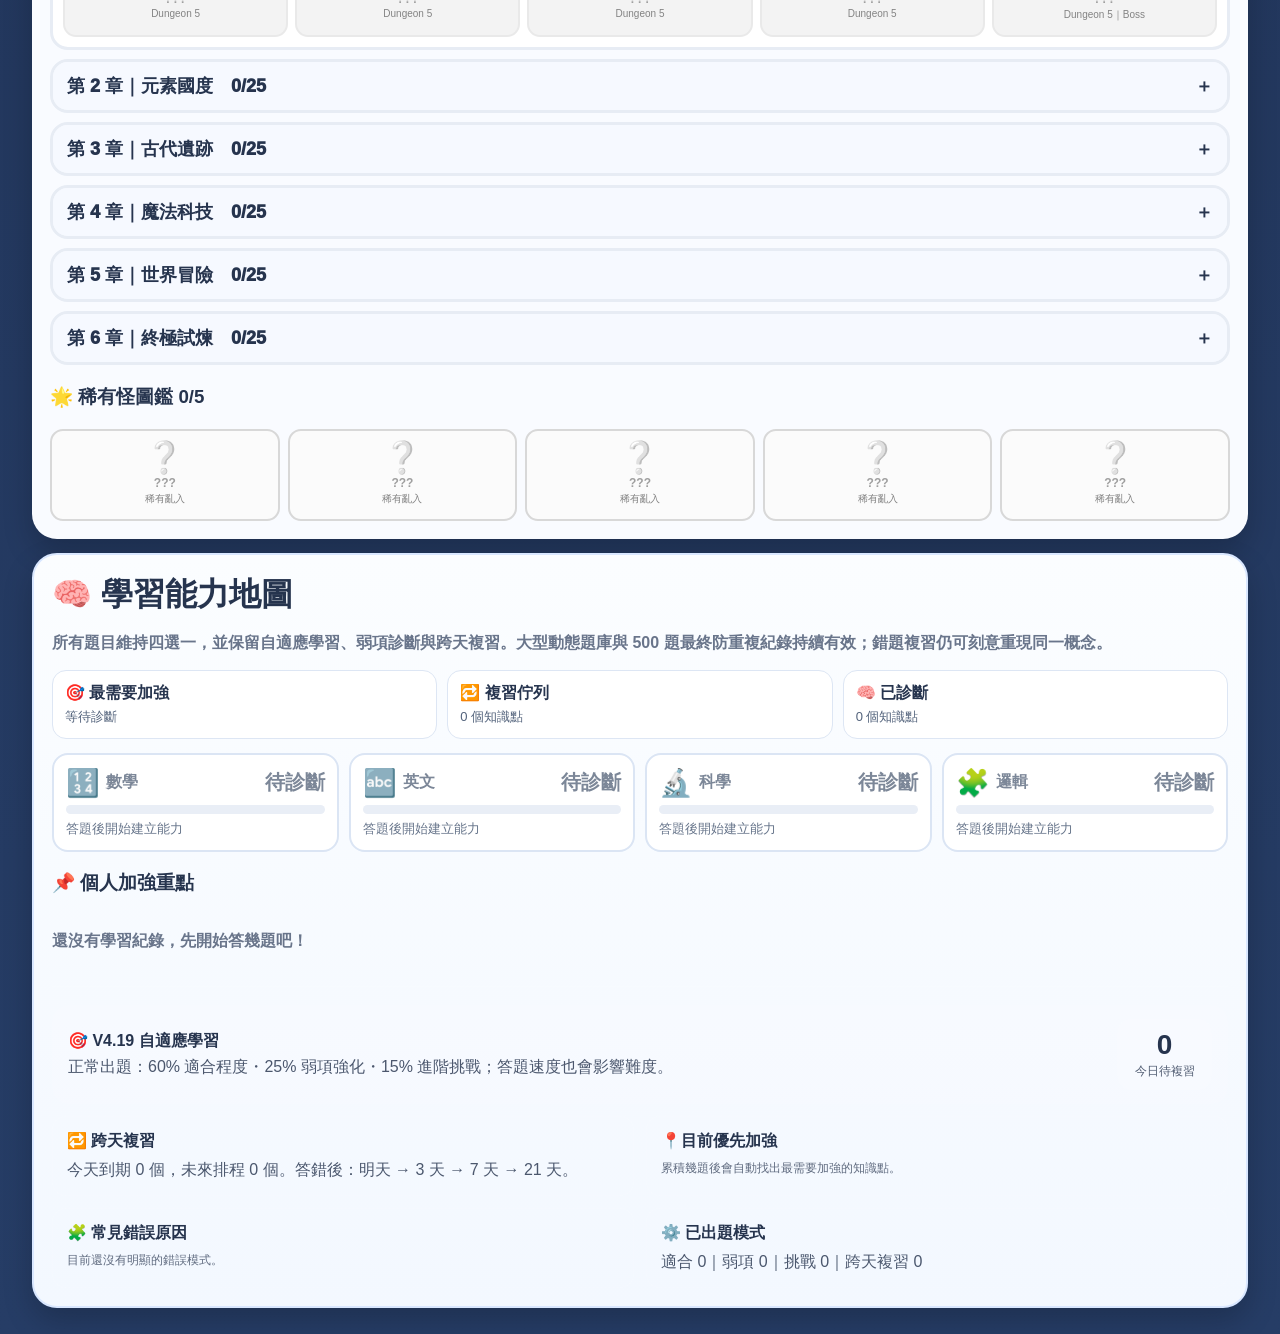
==== commit dd39fdbc: "Release V4.38 fix stale visible version and retain battle anti-stall" ====
--- a/index.html
+++ b/index.html
@@ -4,8 +4,8 @@
 <meta charset="utf-8">
 <meta name="viewport" content="width=device-width,initial-scale=1,user-scalable=no">
 <meta name="theme-color" content="#17233f">
-<meta name="description" content="勇者學院 V4.36：修正 Boss FINAL PHASE 護盾造成長時間打不完的問題。破盾改為累積答對 2 題，答錯不會清空進度，並修正破盾瞬間卡在 1 HP 的邊界情況。保留 V4.35 大題庫、純戰鬥主線、四選一、自適應學習與英文 1/3。">
-<title>勇者學院 V4.36｜Boss 戰修正版</title>
+<meta name="description" content="勇者學院 V4.38：修正舊版 JavaScript 把畫面版本號覆寫回 V4.35 的問題，並保留主線戰鬥防卡修正：只有真正記錄為已擊敗且戰鬥結束後才會自動切到下一隻。Boss 累積破盾與 1 HP 防卡修正持續保留。">
+<title>勇者學院 V4.38｜版本顯示＋戰鬥防卡修正版</title>
 <link rel="stylesheet" href="style.css">
 <link rel="stylesheet" href="battle-v412.css">
 <link rel="stylesheet" href="battle-v421.css">
@@ -25,8 +25,8 @@
 </head>
 <body>
 <div class="app">
-<header class="top"><div class="brand">⚔️ 勇者學院 V4.36｜Boss 戰修正版</div><div class="hud"><div class="pill">🔓 免登入</div><div class="pill">Lv.<span id="lv">1</span></div><div class="pill">⭐ <span id="stars">0</span></div><div class="pill">🪙 <span id="coins">0</span></div><div class="pill">🔥 Combo <span id="combo">0</span></div><div class="pill">🥚 <span id="eggCount">0</span></div><div class="pill">🍎 <span id="bagP">0</span>　🔷 <span id="bagE">0</span>　🔑 <span id="bagK">0</span></div></div></header>
-<section class="hero"><div><h1>月球基地司令現在可以正常打完了！</h1><p>V4.36 修正 Boss 最後階段的破盾規則：現在只要累積答對 2 題就能 BREAK，答錯不會把進度全部歸零；如果破盾瞬間 Boss 被舊判定卡在 1 HP，也會直接完成擊殺。V4.35 的大題庫與 500 題防重複機制全部保留。</p><button class="btn gold" onclick="startAdventure()">繼續主線冒險 ⚔️</button> <button class="btn purple" onclick="v427StartTower()">挑戰每日冒險塔 🗼</button> <button class="btn blue" onclick="v430SharePublicSite()">分享公開網址 🔗</button> <button class="btn soft" onclick="resetGame()">重設遊戲</button></div><div class="art">🚀👑🛡️💥⚔️</div></section>
+<header class="top"><div class="brand">⚔️ 勇者學院 V4.38｜Boss 戰修正版</div><div class="hud"><div class="pill">🔓 免登入</div><div class="pill">Lv.<span id="lv">1</span></div><div class="pill">⭐ <span id="stars">0</span></div><div class="pill">🪙 <span id="coins">0</span></div><div class="pill">🔥 Combo <span id="combo">0</span></div><div class="pill">🥚 <span id="eggCount">0</span></div><div class="pill">🍎 <span id="bagP">0</span>　🔷 <span id="bagE">0</span>　🔑 <span id="bagK">0</span></div></div></header>
+<section class="hero"><div><h1>V4.38：版本顯示與戰鬥防卡都已修正</h1><p>V4.38 移除舊版腳本對 V4.35 標題與首頁文案的硬寫覆蓋；畫面版本現在只由 index.html 控制。同時保留戰鬥防卡修正：怪物真的被記錄為已擊敗且戰鬥結束後才會切換到下一隻。</p><button class="btn gold" onclick="startAdventure()">繼續主線冒險 ⚔️</button> <button class="btn purple" onclick="v427StartTower()">挑戰每日冒險塔 🗼</button> <button class="btn blue" onclick="v430SharePublicSite()">分享公開網址 🔗</button> <button class="btn soft" onclick="resetGame()">重設遊戲</button></div><div class="art">🚀👑🛡️💥⚔️</div></section>
 <section class="card daily425Card"><div id="dailyMission425"></div></section>
 <section class="card"><div id="dailyTower427"></div></section>
 <section class="card"><h2>🗺️ 30 大地下城｜主線一關一關推進</h2><p class="sub">只顯示目前主線位置與下一個目標。完成現在的 Dungeon 後，系統會自動開啟下一關，不再自由跳關或越級選關。</p><div class="map" id="map"></div></section>
@@ -72,9 +72,9 @@
 <script src="input-hotfix-v429.js"></script>
 <script src="public-v430.js"></script>
 <script src="linear-v431.js"></script>
-<script src="clean-battle-v432.js?v=436"></script>
-<script src="question-bank-v434.js?v=436"></script>
-<script src="question-quality-v435.js?v=436"></script>
-<script src="boss-hotfix-v436.js?v=436"></script>
+<script src="clean-battle-v432.js?v=438"></script>
+<script src="question-bank-v434.js?v=438"></script>
+<script src="question-quality-v435.js?v=438"></script>
+<script src="boss-hotfix-v436.js?v=438"></script>
 </body>
 </html>
